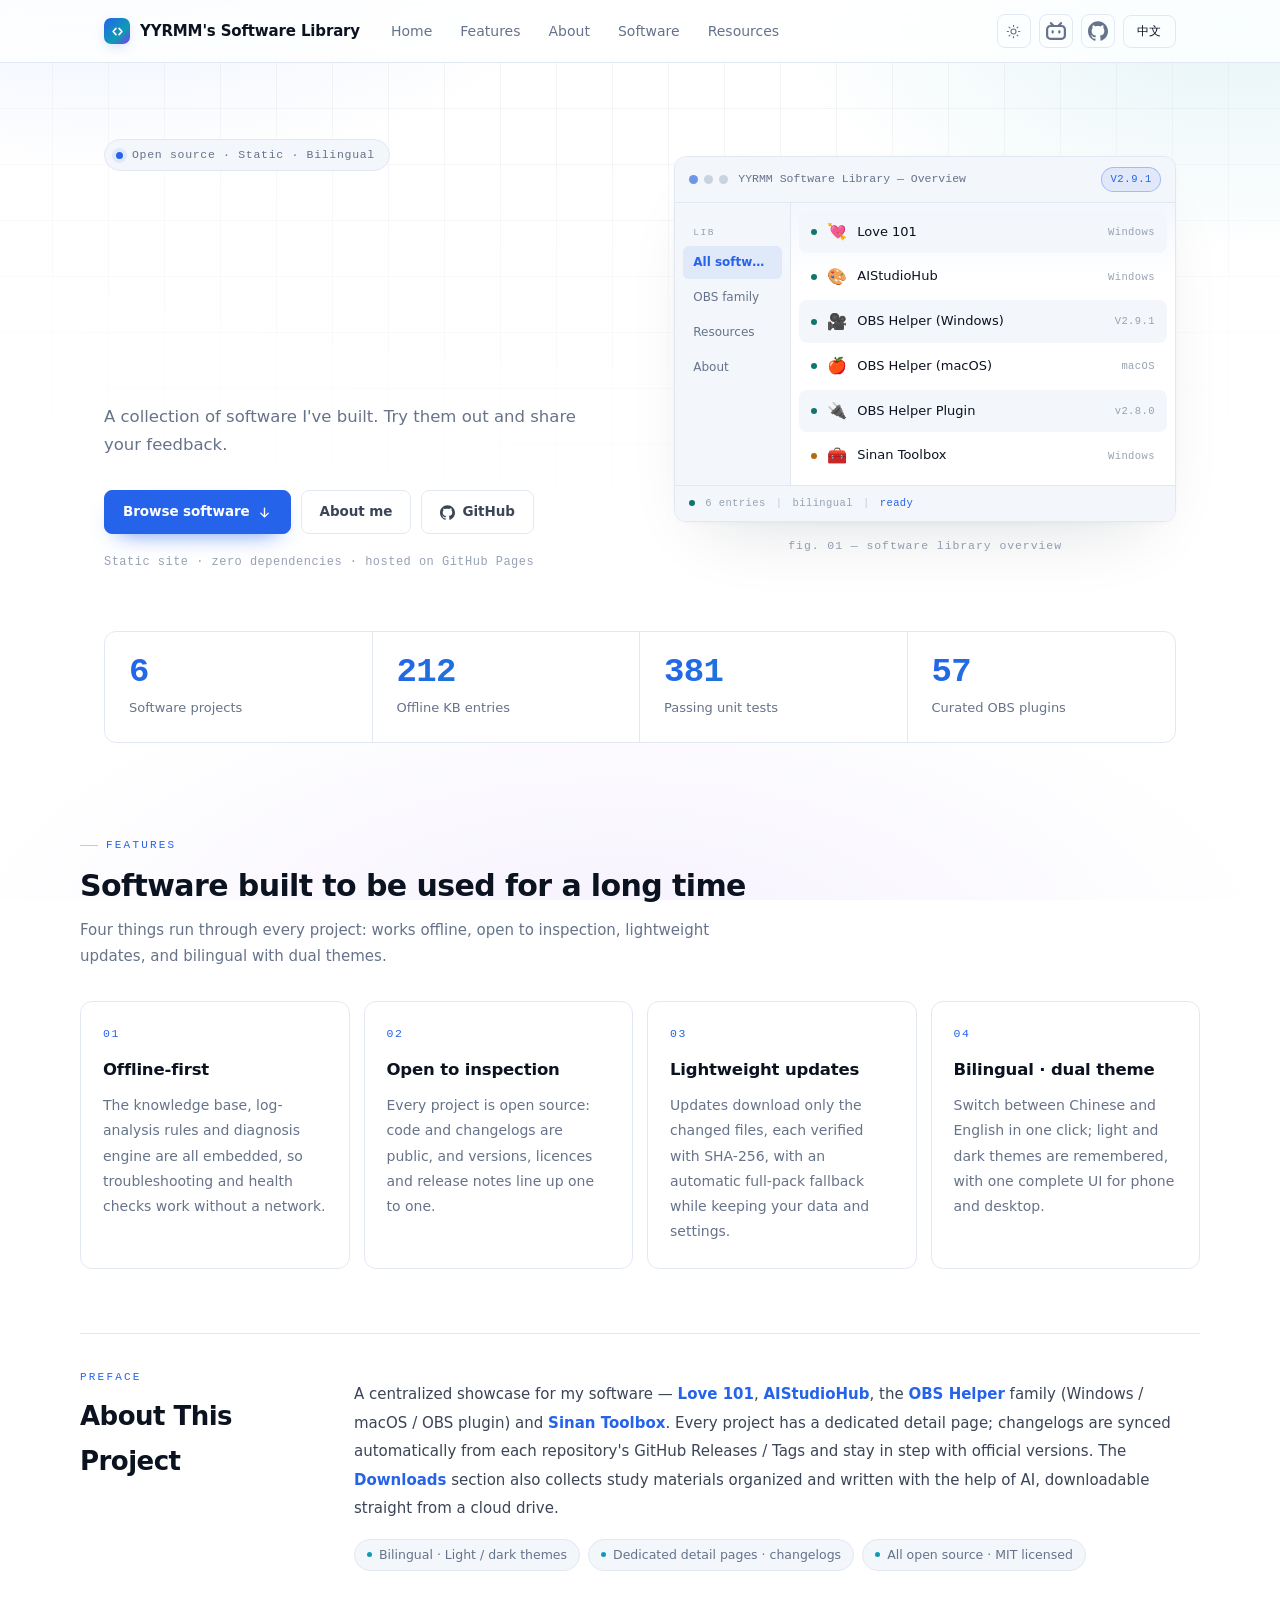
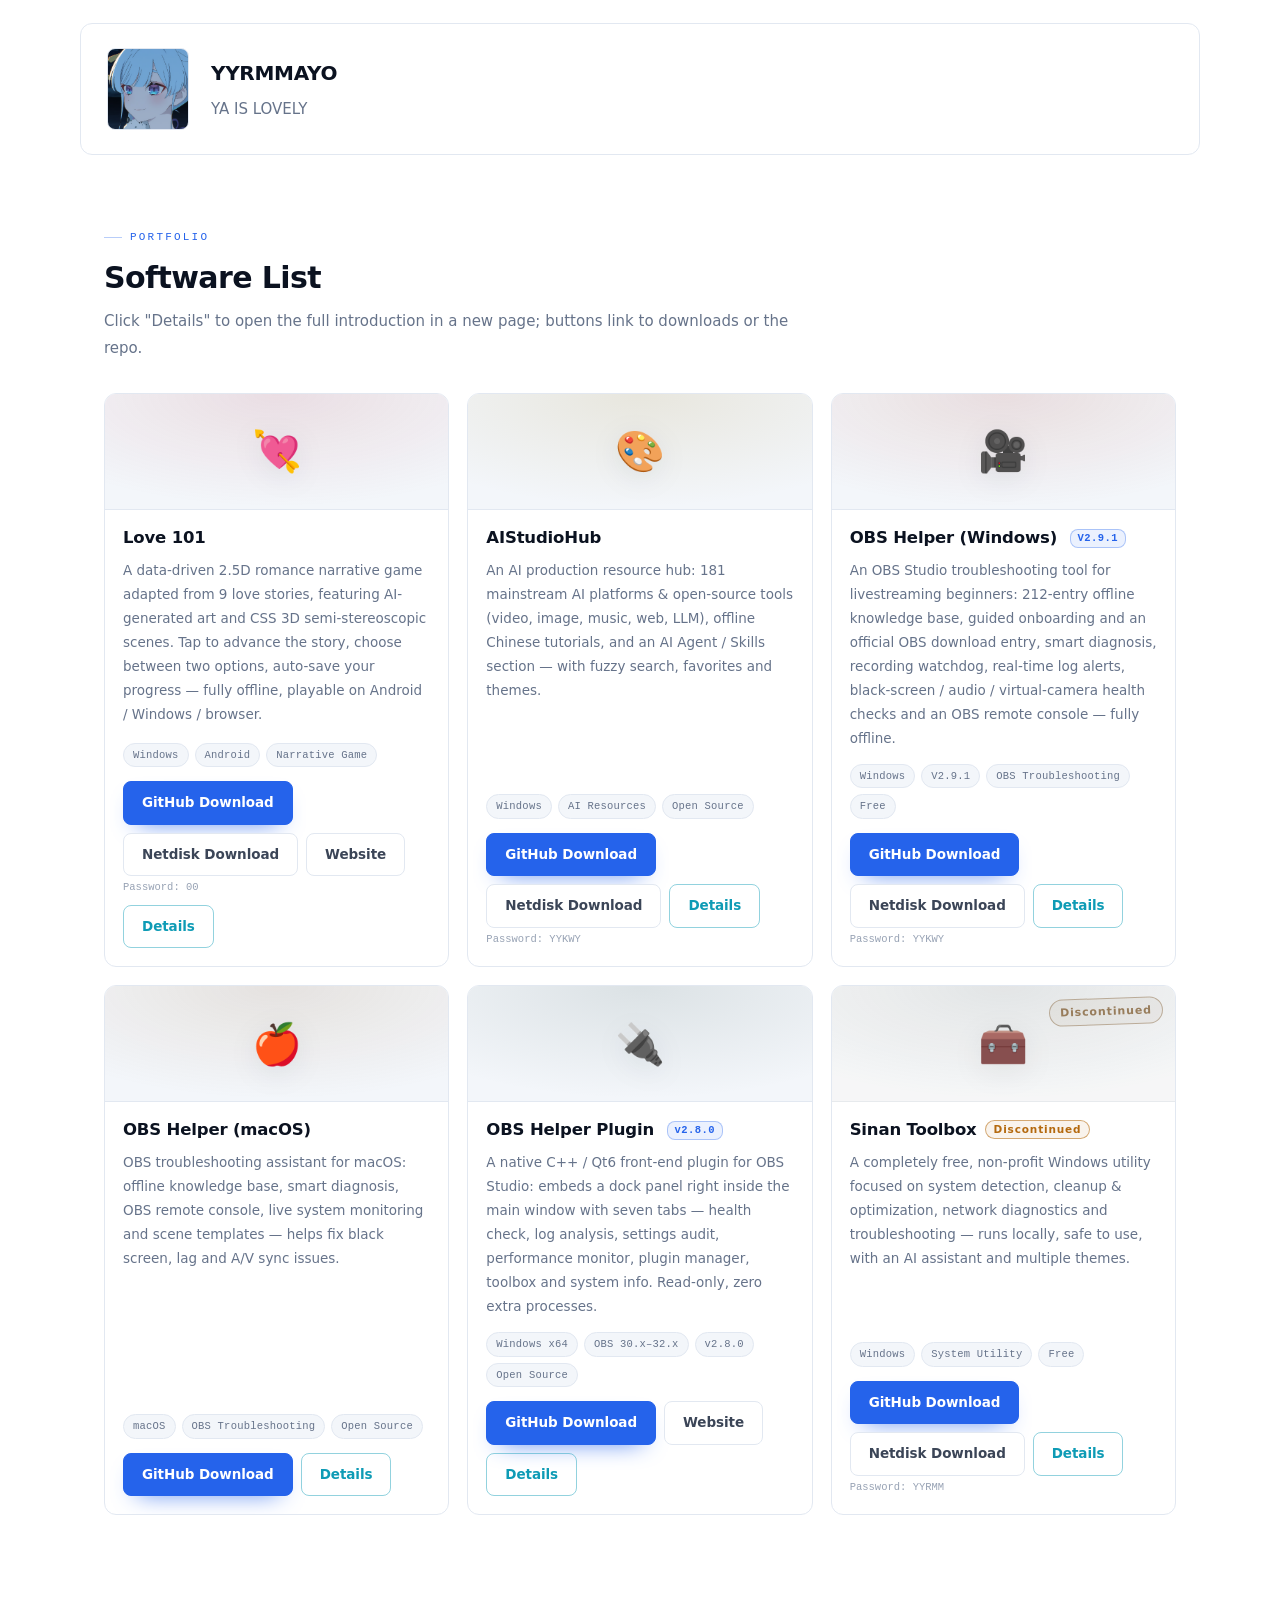
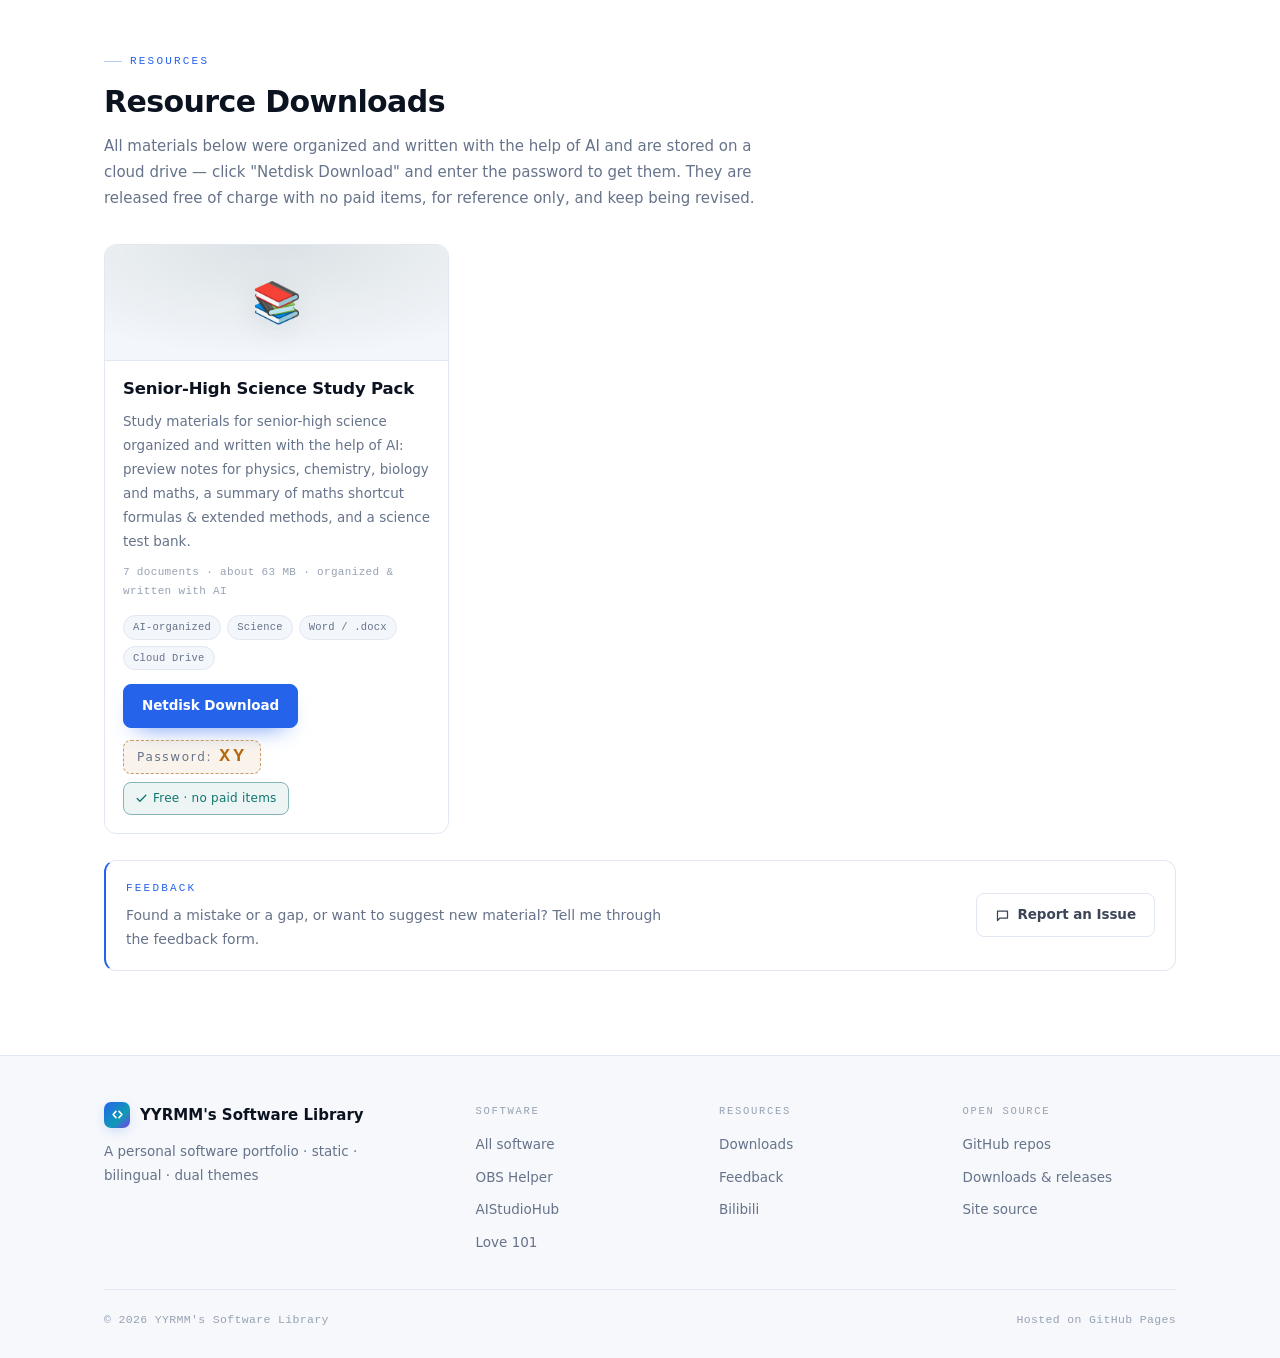
==== index.html @ 22e506fc "feat(ui): 科技风改版 —— Hero 界面预览 + 数据统计条 + 编号特性区块，深浅双主题重做 - style.css / detail.css 全面重写：细网格背景 + 柔光晕、玻璃面板" ====
﻿<!DOCTYPE html>
<html lang="zh-CN">
<head>
  <meta charset="UTF-8" />
  <meta name="viewport" content="width=device-width, initial-scale=1.0" />
  <meta name="description" content="YYRMM的软件库 — 个人软件作品集 · 纯静态 · 中英双语 · 深浅双主题" />
  <title>YYRMM的软件库</title>
  <link rel="icon" type="image/png" href="assets/images/favicon.png" />
  <!-- 主题脚本：head 中同步加载，第一时间应用已保存的主题（防闪烁） -->
  <script src="assets/js/theme.js"></script>
  <link rel="stylesheet" href="assets/css/style.css" />
</head>
<body>
  <!-- ===== 背景层：细网格 + 柔光晕（纯 CSS，无图片） ===== -->
  <div class="bg-scene" aria-hidden="true"></div>

  <!-- ===== 顶部导航栏 ===== -->
  <header class="topbar">
    <div class="container topbar-inner">
      <a class="brand" href="#home">
        <span class="brand-mark" aria-hidden="true">
          <svg viewBox="0 0 24 24" width="15" height="15" fill="none" stroke="currentColor" stroke-width="2.6" stroke-linecap="round" stroke-linejoin="round"><path d="M9.5 7 5 12l4.5 5M14.5 7 19 12l-4.5 5"/></svg>
        </span>
        <span data-i18n="brand">YYRMM的软件库</span>
      </a>
      <nav class="top-nav" aria-label="站点导航">
        <a class="top-link" href="#home" data-i18n="navHome">首页</a>
        <a class="top-link" href="#features" data-i18n="navFeatures">特性</a>
        <a class="top-link" href="#profile" data-i18n="navProfile">关于我</a>
        <a class="top-link" href="#software" data-i18n="navSoftware">软件列表</a>
        <a class="top-link" href="#resources" data-i18n="navResources">资料</a>
      </nav>
      <div class="top-actions">
        <button id="theme-toggle" class="theme-toggle" type="button" aria-label="切换到浅色主题"></button>
        <a class="social-link" href="https://space.bilibili.com/539873580?spm_id_from=333.1007.0.0" target="_blank" rel="noopener" aria-label="Bilibili">
          <svg viewBox="0 0 24 24" width="20" height="20" fill="currentColor" aria-hidden="true"><path d="M17.813 4.653h.854c1.51.054 2.769.578 3.773 1.574 1.004.995 1.524 2.249 1.56 3.76v7.36c-.036 1.51-.556 2.769-1.56 3.773s-2.262 1.524-3.773 1.56H5.333c-1.51-.036-2.769-.556-3.773-1.56S.036 18.858 0 17.347v-7.36c.036-1.511.556-2.765 1.56-3.76 1.004-.996 2.262-1.52 3.773-1.574h.774l-1.174-1.12a1.234 1.234 0 0 1-.373-.906c0-.356.124-.658.373-.907l.027-.027c.267-.249.573-.373.92-.373.347 0 .653.124.92.373L9.653 4.44c.071.071.134.142.187.213h4.267a.836.836 0 0 1 .16-.213l2.853-2.747c.267-.249.573-.373.92-.373.347 0 .662.151.929.4.267.249.391.551.391.907 0 .355-.124.657-.373.906zM5.333 7.24c-.746.018-1.373.276-1.88.773-.506.498-.769 1.13-.786 1.894v7.52c.017.764.28 1.395.786 1.893.507.498 1.134.756 1.88.773h13.334c.746-.017 1.373-.275 1.88-.773.506-.498.769-1.129.786-1.893v-7.52c-.017-.765-.28-1.396-.786-1.894-.507-.497-1.134-.755-1.88-.773zM8 11.107c.373 0 .684.124.933.373.25.249.383.569.4.96v1.173c-.017.391-.15.711-.4.96-.249.25-.56.374-.933.374s-.684-.125-.933-.374c-.25-.249-.383-.569-.4-.96V12.44c0-.373.129-.689.386-.947.258-.257.574-.386.947-.386zm8 0c.373 0 .684.124.933.373.25.249.383.569.4.96v1.173c-.017.391-.15.711-.4.96-.249.25-.56.374-.933.374s-.684-.125-.933-.374c-.25-.249-.383-.569-.4-.96V12.44c.017-.391.15-.711.4-.96.249-.249.56-.373.933-.373Z"/></svg>
        </a>
        <a class="social-link" href="https://github.com/YYRMMAYO?tab=repositories" target="_blank" rel="noopener" aria-label="GitHub">
          <svg viewBox="0 0 24 24" width="20" height="20" fill="currentColor" aria-hidden="true"><path d="M12 .297c-6.63 0-12 5.373-12 12 0 5.303 3.438 9.8 8.205 11.385.6.113.82-.258.82-.577 0-.285-.01-1.04-.015-2.04-3.338.724-4.042-1.61-4.042-1.61C4.422 18.07 3.633 17.7 3.633 17.7c-1.087-.744.084-.729.084-.729 1.205.084 1.838 1.236 1.838 1.236 1.07 1.835 2.809 1.305 3.495.998.108-.776.417-1.305.76-1.605-2.665-.3-5.466-1.332-5.466-5.93 0-1.31.465-2.38 1.235-3.22-.135-.303-.54-1.523.105-3.176 0 0 1.005-.322 3.3 1.23.96-.267 1.98-.399 3-.405 1.02.006 2.04.138 3 .405 2.28-1.552 3.285-1.23 3.285-1.23.645 1.653.24 2.873.12 3.176.765.84 1.23 1.91 1.23 3.22 0 4.61-2.805 5.625-5.475 5.92.42.36.81 1.096.81 2.22 0 1.606-.015 2.896-.015 3.286 0 .315.21.69.825.57C20.565 22.092 24 17.592 24 12.297c0-6.627-5.373-12-12-12"/></svg>
        </a>
        <button id="lang-toggle" class="lang-toggle" type="button" aria-label="Switch language">EN</button>
      </div>
    </div>
  </header>

  <!-- ===== 内容区 ===== -->
  <div class="page">
    <!-- Hero：左文案 + 右产品预览（界面示意，由 main.js 依据软件数据生成） -->
    <section class="hero" id="home">
      <div class="container hero-grid">
        <div class="hero-copy">
          <p class="hero-badge"><span class="hero-badge-dot" aria-hidden="true"></span><span data-i18n="heroBadge">开源 · 纯静态 · 中英双语</span></p>
          <div class="hero-title-row">
            <h1 class="hero-title" id="hero-title" data-i18n="heroTitle" data-i18n-aria="heroTitle">YYRMM的软件库</h1>
          </div>
          <p class="hero-sub" data-i18n="heroSub">这里收录了我开发的软件，欢迎试用与反馈。</p>
          <div class="hero-actions">
            <a class="btn btn-primary" href="#software">
              <span data-i18n="ctaBrowse">浏览软件</span>
              <svg viewBox="0 0 24 24" width="15" height="15" fill="none" stroke="currentColor" stroke-width="2.2" stroke-linecap="round" stroke-linejoin="round" aria-hidden="true"><path d="M12 5v14M6 13l6 6 6-6"/></svg>
            </a>
            <a class="btn btn-ghost" href="#profile">
              <span data-i18n="ctaAbout">关于我</span>
            </a>
            <a class="btn btn-ghost" href="https://github.com/YYRMMAYO?tab=repositories" target="_blank" rel="noopener">
              <svg viewBox="0 0 24 24" width="15" height="15" fill="currentColor" aria-hidden="true"><path d="M12 .297c-6.63 0-12 5.373-12 12 0 5.303 3.438 9.8 8.205 11.385.6.113.82-.258.82-.577 0-.285-.01-1.04-.015-2.04-3.338.724-4.042-1.61-4.042-1.61C4.422 18.07 3.633 17.7 3.633 17.7c-1.087-.744.084-.729.084-.729 1.205.084 1.838 1.236 1.838 1.236 1.07 1.835 2.809 1.305 3.495.998.108-.776.417-1.305.76-1.605-2.665-.3-5.466-1.332-5.466-5.93 0-1.31.465-2.38 1.235-3.22-.135-.303-.54-1.523.105-3.176 0 0 1.005-.322 3.3 1.23.96-.267 1.98-.399 3-.405 1.02.006 2.04.138 3 .405 2.28-1.552 3.285-1.23 3.285-1.23.645 1.653.24 2.873.12 3.176.765.84 1.23 1.91 1.23 3.22 0 4.61-2.805 5.625-5.475 5.92.42.36.81 1.096.81 2.22 0 1.606-.015 2.896-.015 3.286 0 .315.21.69.825.57C20.565 22.092 24 17.592 24 12.297c0-6.627-5.373-12-12-12"/></svg>
              <span>GitHub</span>
            </a>
          </div>
          <p class="hero-note" data-i18n="heroNote">纯静态站点 · 零依赖加载 · 由 GitHub Pages 托管</p>
        </div>

        <div class="hero-visual" data-reveal>
          <div class="preview" aria-hidden="true">
            <div class="preview-chrome">
              <span class="preview-dots"><i></i><i></i><i></i></span>
              <span class="preview-title" data-i18n="previewTitle">YYRMM 软件库 — 总览</span>
              <span class="preview-tag" id="preview-tag">latest</span>
            </div>
            <div class="preview-body">
              <nav class="preview-rail">
                <span class="preview-rail-label" data-i18n="previewRailLabel">库</span>
                <span class="preview-rail-item is-active" data-i18n="previewRailAll">全部软件</span>
                <span class="preview-rail-item" data-i18n="previewRailObs">OBS 系列</span>
                <span class="preview-rail-item" data-i18n="previewRailRes">资料</span>
                <span class="preview-rail-item" data-i18n="previewRailAbout">关于</span>
              </nav>
              <div class="preview-list" id="preview-list">
                <!-- 条目由 assets/js/main.js 依据 softwareList 生成 -->
              </div>
            </div>
            <div class="preview-status" id="preview-status">
              <!-- 状态栏文案由 assets/js/main.js 生成 -->
            </div>
          </div>
          <p class="fig-caption" data-i18n="figHero">fig. 01 — 软件库总览</p>
        </div>
      </div>

      <!-- 数据统计条：真实数字，由 main.js 的 STATS 渲染 -->
      <div class="container">
        <div class="stats" id="stat-grid" data-reveal>
          <!-- 统计项由 assets/js/main.js 生成 -->
        </div>
      </div>
    </section>

    <!-- 特性：编号分段（01 / 02 / 03 …） -->
    <section class="section container" id="features">
      <div class="section-head" data-reveal>
        <p class="section-eyebrow" data-i18n="featEyebrow">特性</p>
        <h2 class="section-title" data-i18n="featTitle">为长期使用而做的软件</h2>
        <p class="section-desc" data-i18n="featDesc">四个共同点贯穿全部项目：离线可用、开源可查、更新轻量、双语双主题。</p>
      </div>
      <ol class="feat-grid" id="feat-grid">
        <!-- 编号特性由 assets/js/main.js 生成 -->
      </ol>
    </section>

    <!-- 项目介绍 -->
    <section class="intro container" id="intro" data-reveal>
      <div class="intro-inner">
        <div class="intro-head">
          <span class="intro-eyebrow" data-i18n="introEyebrow">卷首语</span>
          <h2 class="intro-title" data-i18n="introTitle">关于本项目</h2>
        </div>
        <div class="intro-body">
          <p class="intro-text" data-lang="zh">
            「YYRMM的软件库」是个人软件作品的集中展示站点，收录<strong>第101种理由</strong>、<strong>AIStudioHub</strong>、<strong>OBS 排障助手</strong>系列（Windows / macOS / OBS 插件）与<strong>司南工具箱</strong>等项目。
            各软件均配有独立的详细介绍页；「更新记录」由脚本自动同步自对应仓库的 GitHub Releases / Tags，与正式发布版本保持一致。
            「资料下载」板块另收录由 AI 整理与编写的学习资料合集，可通过云盘直接下载。
          </p>
          <p class="intro-text" data-lang="en">
            A centralized showcase for my software — <strong>Love 101</strong>, <strong>AIStudioHub</strong>, the <strong>OBS Helper</strong> family (Windows / macOS / OBS plugin) and <strong>Sinan Toolbox</strong>.
            Every project has a dedicated detail page; changelogs are synced automatically from each repository's GitHub Releases / Tags and stay in step with official versions.
            The <strong>Downloads</strong> section also collects study materials organized and written with the help of AI, downloadable straight from a cloud drive.
          </p>
          <ul class="intro-points" data-lang="zh">
            <li>中英双语 · 深浅双主题</li>
            <li>独立详情页 · 版本更新记录</li>
            <li>全部开源 · MIT 协议</li>
          </ul>
          <ul class="intro-points" data-lang="en">
            <li>Bilingual · Light / dark themes</li>
            <li>Dedicated detail pages · changelogs</li>
            <li>All open source · MIT licensed</li>
          </ul>
        </div>
      </div>
    </section>

    <!-- 个人介绍 -->
    <section class="profile container" id="profile" data-reveal>
      <img id="profile-avatar" class="profile-avatar" src="assets/images/avatar.png" alt="avatar" />
      <div class="profile-info">
        <h2 id="profile-name" class="profile-name"></h2>
        <p id="profile-bio" class="profile-bio"></p>
      </div>
    </section>

    <!-- 软件展示区 / 资料下载区 -->
    <main class="container">
      <section class="section" id="software">
        <div class="section-head" data-reveal>
          <p class="section-eyebrow" data-i18n="swEyebrow">作品集</p>
          <h2 class="section-title" data-i18n="sectionTitle">软件列表</h2>
          <p class="section-desc" data-i18n="sectionDesc">点击卡片上的按钮即可下载或访问项目主页。</p>
        </div>
        <div id="software-grid" class="grid">
          <!-- 卡片由 assets/js/main.js 根据数据动态生成 -->
        </div>
        <p id="empty-state" class="empty-state" hidden data-i18n="emptyState">暂无可展示的软件，敬请期待。</p>
      </section>

      <!-- 资料下载：点击卡片按钮进入云盘下载；下方为问题反馈入口 -->
      <section class="section" id="resources">
        <div class="section-head" data-reveal>
          <p class="section-eyebrow" data-i18n="resEyebrow">资源</p>
          <h2 class="section-title" data-i18n="resTitle">资料下载</h2>
          <p class="section-desc" data-i18n="resDesc">以下资料均由 AI 协助整理与编写，统一存放在云盘；点击「网盘下载」并输入密码即可获取。所有资料均免费发布，不含任何收费项，内容仅供参考、会持续修订。</p>
        </div>
        <div id="resource-grid" class="grid">
          <!-- 资料卡片由 assets/js/main.js 根据 resourceList 动态生成 -->
        </div>
        <p id="resource-empty-state" class="empty-state" hidden data-i18n="resEmptyState">资料整理中，敬请期待。</p>
        <div class="res-feedback" data-reveal>
          <div class="res-feedback-text">
            <span class="res-feedback-eyebrow" data-i18n="resFeedbackEyebrow">问题反馈</span>
            <p data-i18n="resFeedbackText">资料有误、缺漏，或者想补充新的资料？欢迎填写反馈表告诉我。</p>
          </div>
          <a class="btn btn-ghost res-feedback-btn" href="https://docs.qq.com/form/page/DSWp6cGJHZFVRdE1k" target="_blank" rel="noopener">
            <svg viewBox="0 0 24 24" width="15" height="15" fill="none" stroke="currentColor" stroke-width="2" stroke-linejoin="round" aria-hidden="true"><path d="M4 5h16v11H8l-4 4z"/></svg>
            <span data-i18n="resFeedbackBtn">各资料的问题反馈</span>
          </a>
        </div>
      </section>
    </main>

    <!-- 页脚 -->
    <footer class="site-footer">
      <div class="container">
        <div class="foot-grid">
          <div>
            <span class="foot-brand-name">
              <span class="brand-mark" aria-hidden="true">
                <svg viewBox="0 0 24 24" width="15" height="15" fill="none" stroke="currentColor" stroke-width="2.6" stroke-linecap="round" stroke-linejoin="round"><path d="M9.5 7 5 12l4.5 5M14.5 7 19 12l-4.5 5"/></svg>
              </span>
              <span data-i18n="footerName">YYRMM的软件库</span>
            </span>
            <p class="foot-tagline" data-i18n="footTagline">个人软件作品集 · 纯静态 · 中英双语 · 深浅双主题</p>
          </div>
          <div>
            <p class="foot-title" data-i18n="footColSoftware">软件</p>
            <ul class="foot-links">
              <li><a href="#software" data-i18n="footLinkList">全部软件</a></li>
              <li><a href="detail/obs.html" data-i18n="footLinkObs">OBS 排障助手</a></li>
              <li><a href="detail/aistudio.html" data-i18n="footLinkAi">AIStudioHub</a></li>
              <li><a href="detail/love101.html" data-i18n="footLinkLove">第101种理由</a></li>
            </ul>
          </div>
          <div>
            <p class="foot-title" data-i18n="footColResources">资料</p>
            <ul class="foot-links">
              <li><a href="#resources" data-i18n="footLinkRes">资料下载</a></li>
              <li><a href="https://docs.qq.com/form/page/DSWp6cGJHZFVRdE1k" target="_blank" rel="noopener" data-i18n="footLinkFeedback">问题反馈</a></li>
              <li><a href="https://space.bilibili.com/539873580?spm_id_from=333.1007.0.0" target="_blank" rel="noopener" data-i18n="footLinkBili">Bilibili 主页</a></li>
            </ul>
          </div>
          <div>
            <p class="foot-title" data-i18n="footColContact">开源</p>
            <ul class="foot-links">
              <li><a href="https://github.com/YYRMMAYO?tab=repositories" target="_blank" rel="noopener" data-i18n="footLinkGithub">GitHub 仓库</a></li>
              <li><a href="https://github.com/YYRMMAYO?tab=repositories" target="_blank" rel="noopener" data-i18n="footLinkRelease">下载与发布</a></li>
              <li><a href="https://github.com/YYRMMAYO/YYRMMAYO.github.io" target="_blank" rel="noopener" data-i18n="footLinkSite">站点源码</a></li>
            </ul>
          </div>
        </div>
        <div class="foot-bottom">
          <span>&copy; <span id="year"></span> <span data-i18n="footerName">YYRMM的软件库</span></span>
          <span data-i18n="footerHost">托管于 GitHub Pages</span>
        </div>
      </div>
    </footer>
  </div>

  <!-- ===== 软件详情：点击卡片「详细介绍」在新窗口打开 detail/ 下的介绍页 ===== -->

  <script src="assets/js/main.js"></script>
  <script src="assets/js/showcase.js"></script>
  <script src="assets/js/fx.js"></script>
</body>
</html>
---- assets/css/style.css ----
/* ============================================================
   YYRMM 的软件库 — 科技风主题（Tech / Product Site）
   浅色：白底科技官网   深色：深空玻璃（深色观感对齐 reasonix.io）
   设计原则：
     - 无衬线正文 + 等宽标签，冷色强调（蓝 / 青 / 紫）
     - 细网格背景 + 柔光晕；卡片为玻璃面板 + 悬浮高光
     - 编号分段（01 / 02 / 03）与 fig. 图示标注
   ============================================================ */

:root {
  /* ---------- 表面与文字：浅色（默认日间主题） ---------- */
  --bg:            #ffffff;
  --bg-soft:       #f6f8fb;
  --surface:       #ffffff;
  --surface-2:     #f3f6fa;
  --surface-3:     #eaeff6;

  --text:          #0b1220;
  --text-body:     #3b4557;
  --text-muted:    #66738a;
  --text-faint:    #97a2b4;

  --border:        #e2e8f1;
  --border-strong: #c8d2e0;

  /* ---------- 强调色：科技蓝 / 天青 / 紫 ---------- */
  --accent:        #2563eb;
  --accent-soft:   rgba(37, 99, 235, 0.09);
  --accent-line:   rgba(37, 99, 235, 0.32);
  --cyan:          #0e9bb5;
  --cyan-soft:     rgba(14, 155, 181, 0.1);
  --violet:        #7c3aed;
  --violet-soft:   rgba(124, 58, 237, 0.1);
  --on-accent:     #ffffff;

  /* 状态色（资料板块沿用旧语义：琥珀=密码醒目，青绿=免费声明） */
  --amber:         #b4690e;
  --amber-soft:    rgba(180, 105, 14, 0.08);
  --ok:            #0f766e;
  --ok-soft:       rgba(15, 118, 110, 0.08);

  /* ---------- 背景层 ---------- */
  --grid-line:     rgba(11, 18, 32, 0.045);
  --glow-1:        rgba(37, 99, 235, 0.1);
  --glow-2:        rgba(14, 155, 181, 0.1);
  --glow-3:        rgba(124, 58, 237, 0.07);

  /* ---------- 派生 ---------- */
  --topbar-bg:     rgba(255, 255, 255, 0.82);
  --selection-bg:  rgba(37, 99, 235, 0.2);
  --selection-fg:  #0b1220;
  --shadow:        rgba(15, 26, 46, 0.16);
  --shadow-soft:   rgba(15, 26, 46, 0.08);

  --radius:     12px;
  --radius-sm:  8px;
  --radius-pill: 999px;
  --max-width:  1120px;
  --ease: cubic-bezier(0.22, 0.7, 0.2, 1);

  --font-sans: "Inter", "Segoe UI", system-ui, -apple-system, "PingFang SC",
    "Hiragino Sans GB", "Microsoft YaHei", "Noto Sans SC", sans-serif;
  --font-mono: ui-monospace, "SFMono-Regular", "Cascadia Mono", Consolas,
    "Liberation Mono", "Noto Sans Mono CJK SC", monospace;
}

/* ============================================================
   深色：深空玻璃（夜间主题）
   启用方式：<html data-theme="dark">（assets/js/theme.js 控制）
   ============================================================ */
[data-theme="dark"] {
  --bg:            #06080d;
  --bg-soft:       #0a0e16;
  --surface:       rgba(255, 255, 255, 0.028);
  --surface-2:     rgba(255, 255, 255, 0.05);
  --surface-3:     rgba(255, 255, 255, 0.075);

  --text:          #eef3fa;
  --text-body:     #c3ccdb;
  --text-muted:    #8d99ab;
  --text-faint:    #6a7484;

  --border:        rgba(255, 255, 255, 0.09);
  --border-strong: rgba(255, 255, 255, 0.2);

  --accent:        #5c9dff;
  --accent-soft:   rgba(92, 157, 255, 0.12);
  --accent-line:   rgba(92, 157, 255, 0.42);
  --cyan:          #3ad3e6;
  --cyan-soft:     rgba(58, 211, 230, 0.12);
  --violet:        #a78bfa;
  --violet-soft:   rgba(167, 139, 250, 0.12);
  --on-accent:     #04101f;

  --amber:         #e0a44a;
  --amber-soft:    rgba(224, 164, 74, 0.12);
  --ok:            #4fd1bd;
  --ok-soft:       rgba(79, 209, 189, 0.12);

  --grid-line:     rgba(255, 255, 255, 0.038);
  --glow-1:        rgba(92, 157, 255, 0.16);
  --glow-2:        rgba(58, 211, 230, 0.12);
  --glow-3:        rgba(167, 139, 250, 0.12);

  --topbar-bg:     rgba(6, 8, 13, 0.78);
  --selection-bg:  rgba(92, 157, 255, 0.3);
  --selection-fg:  #eef3fa;
  --shadow:        rgba(0, 0, 0, 0.6);
  --shadow-soft:   rgba(0, 0, 0, 0.4);
}

* { margin: 0; padding: 0; box-sizing: border-box; }

html { scroll-behavior: smooth; -webkit-text-size-adjust: 100%; }

body {
  font-family: var(--font-sans);
  background: var(--bg);
  color: var(--text-body);
  line-height: 1.75;
  overflow-x: hidden;
  min-height: 100vh;
  -webkit-font-smoothing: antialiased;
}

::selection { background: var(--selection-bg); color: var(--selection-fg); }

::-webkit-scrollbar { width: 11px; height: 11px; }
::-webkit-scrollbar-track { background: var(--bg); }
::-webkit-scrollbar-thumb {
  background: var(--border-strong);
  border-radius: var(--radius-pill);
  border: 3px solid var(--bg);
}
::-webkit-scrollbar-thumb:hover { background: var(--accent); }

.container {
  width: 100%;
  max-width: var(--max-width);
  margin: 0 auto;
  padding: 0 24px;
}

.page, main, .hero, .intro, .profile, .site-footer { position: relative; z-index: 1; }

:focus-visible {
  outline: 2px solid var(--accent);
  outline-offset: 3px;
  border-radius: 4px;
}

code {
  font-family: var(--font-mono);
  font-size: 0.9em;
  padding: 1px 6px;
  border-radius: 5px;
  background: var(--surface-2);
  border: 1px solid var(--border);
  color: var(--text);
}

/* 等宽小标签（eyebrow / 图注 / 编号） */
.mono-label {
  font-family: var(--font-mono);
  font-size: 11px;
  letter-spacing: 0.18em;
  text-transform: uppercase;
}

/* ============================================================
   背景层：细网格 + 柔光晕（纯 CSS，无图片，<1KB）
   ============================================================ */
.bg-scene {
  position: fixed;
  inset: 0;
  z-index: 0;
  overflow: hidden;
  pointer-events: none;
  background: var(--bg);
}
/* 网格：从顶部淡出，并极缓慢横移（动态网格） */
.bg-scene::before {
  content: "";
  position: absolute;
  inset: -60px;
  background-image:
    linear-gradient(to right, var(--grid-line) 1px, transparent 1px),
    linear-gradient(to bottom, var(--grid-line) 1px, transparent 1px);
  background-size: 56px 56px;
  -webkit-mask-image: radial-gradient(125% 78% at 50% 0%, #000 22%, transparent 76%);
  mask-image: radial-gradient(125% 78% at 50% 0%, #000 22%, transparent 76%);
  animation: grid-drift 44s linear infinite;
}
@keyframes grid-drift {
  to { transform: translate3d(-56px, -56px, 0); }
}
/* 柔光晕：蓝 / 青 / 紫三处极淡的光 */
.bg-scene::after {
  content: "";
  position: absolute;
  inset: 0;
  background:
    radial-gradient(58% 40% at 8% -8%, var(--glow-1), transparent 68%),
    radial-gradient(50% 38% at 96% 2%, var(--glow-2), transparent 70%),
    radial-gradient(70% 46% at 48% 106%, var(--glow-3), transparent 74%);
}

/* ============================================================
   顶部导航栏
   ============================================================ */
.topbar {
  position: sticky;
  top: 0;
  z-index: 55;
  background: var(--topbar-bg);
  -webkit-backdrop-filter: saturate(180%) blur(14px);
  backdrop-filter: saturate(180%) blur(14px);
  border-bottom: 1px solid var(--border);
}

.topbar-inner {
  display: flex;
  align-items: center;
  gap: 18px;
  height: 62px;
}

.brand {
  display: inline-flex;
  align-items: center;
  gap: 10px;
  font-size: 15px;
  font-weight: 700;
  letter-spacing: -0.01em;
  text-decoration: none;
  color: var(--text);
  white-space: nowrap;
}
/* 品牌标记：渐变方章 + 代码括号 */
.brand-mark {
  display: inline-flex;
  align-items: center;
  justify-content: center;
  width: 26px;
  height: 26px;
  flex-shrink: 0;
  border-radius: 7px;
  color: #fff;
  background: linear-gradient(135deg, var(--accent), var(--cyan) 62%, var(--violet));
  box-shadow: 0 4px 14px -4px var(--accent-line);
}
[data-theme="dark"] .brand-mark { color: #05101d; }
.brand:hover { color: var(--accent); }

.top-nav {
  display: flex;
  gap: 2px;
  margin-right: auto;
}

.top-link {
  padding: 7px 13px;
  border-radius: var(--radius-sm);
  color: var(--text-muted);
  text-decoration: none;
  font-size: 14px;
  font-weight: 500;
  transition: color 0.2s ease, background 0.2s ease;
}
.top-link:hover { color: var(--accent); background: var(--accent-soft); }

.top-actions {
  display: flex;
  align-items: center;
  gap: 8px;
}

.social-link {
  display: inline-flex;
  align-items: center;
  justify-content: center;
  width: 34px; height: 34px;
  border-radius: var(--radius-sm);
  border: 1px solid var(--border);
  color: var(--text-muted);
  transition: color 0.2s ease, border-color 0.2s ease, background 0.2s ease;
}
.social-link:hover {
  color: var(--accent);
  border-color: var(--accent-line);
  background: var(--accent-soft);
}

.lang-toggle {
  border: 1px solid var(--border);
  background: transparent;
  color: var(--text);
  font-family: var(--font-mono);
  font-size: 12px;
  letter-spacing: 0.06em;
  padding: 7px 13px;
  border-radius: var(--radius-sm);
  cursor: pointer;
  transition: color 0.2s ease, border-color 0.2s ease, background 0.2s ease;
}
.lang-toggle:hover {
  border-color: var(--accent-line);
  color: var(--accent);
  background: var(--accent-soft);
}

.theme-toggle {
  display: inline-flex;
  align-items: center;
  justify-content: center;
  width: 34px; height: 34px;
  border: 1px solid var(--border);
  background: transparent;
  color: var(--text-muted);
  border-radius: var(--radius-sm);
  cursor: pointer;
  transition: color 0.2s ease, border-color 0.2s ease, background 0.2s ease;
}
.theme-toggle:hover {
  border-color: var(--accent-line);
  color: var(--accent);
  background: var(--accent-soft);
}

/* ============================================================
   Hero：左文案 + 右产品预览（模仿软件界面）
   ============================================================ */
.hero {
  padding: 76px 0 20px;
}

.hero-grid {
  display: grid;
  grid-template-columns: minmax(0, 1.02fr) minmax(0, 0.98fr);
  align-items: center;
  gap: 48px;
}

.hero-badge {
  display: inline-flex;
  align-items: center;
  gap: 9px;
  padding: 5px 14px 5px 11px;
  border-radius: var(--radius-pill);
  border: 1px solid var(--border);
  background: var(--surface-2);
  color: var(--text-muted);
  font-family: var(--font-mono);
  font-size: 11.5px;
  letter-spacing: 0.06em;
  margin-bottom: 22px;
}
.hero-badge-dot {
  width: 7px; height: 7px;
  flex-shrink: 0;
  border-radius: 50%;
  background: var(--accent);
  box-shadow: 0 0 0 4px var(--accent-soft);
}

.hero-title-row { display: block; }

.hero-title {
  font-size: clamp(34px, 5.2vw, 58px);
  font-weight: 800;
  letter-spacing: -0.025em;
  line-height: 1.1;
  color: var(--text);
  background-image: linear-gradient(100deg, var(--text) 6%, var(--accent) 52%, var(--cyan) 88%);
  -webkit-background-clip: text;
  background-clip: text;
  -webkit-text-fill-color: transparent;
}

/* 逐字入场：上浮 + 渐显（对应主题的「科技感」，非水墨） */
.hero-title .word {
  display: inline-block;
  white-space: nowrap;
}
.hero-title .char {
  display: inline-block;
  opacity: 0;
  transform: translateY(0.42em);
  animation: char-in 0.66s var(--ease) forwards;
  animation-delay: calc(var(--i, 0) * 42ms + 60ms);
}
@keyframes char-in {
  to { opacity: 1; transform: none; }
}

.hero-sub {
  margin-top: 18px;
  font-size: 16.5px;
  color: var(--text-muted);
  max-width: 30em;
}

.hero-actions {
  margin-top: 30px;
  display: flex;
  flex-wrap: wrap;
  gap: 10px;
}

.hero-note {
  margin-top: 18px;
  font-family: var(--font-mono);
  font-size: 12px;
  letter-spacing: 0.04em;
  color: var(--text-faint);
}

/* ---------- 产品预览面板（纯 CSS 界面示意） ---------- */
.hero-visual { min-width: 0; }

.preview {
  position: relative;
  border: 1px solid var(--border);
  border-radius: var(--radius);
  background: var(--surface);
  overflow: hidden;
  box-shadow: 0 32px 70px -34px var(--shadow), 0 2px 10px -4px var(--shadow-soft);
}
/* 面板顶部一缕柔光 */
.preview::before {
  content: "";
  position: absolute;
  inset: -1px -1px auto -1px;
  height: 120px;
  pointer-events: none;
  background: linear-gradient(180deg, var(--accent-soft), transparent);
}

.preview-chrome {
  position: relative;
  display: flex;
  align-items: center;
  gap: 10px;
  padding: 10px 14px;
  border-bottom: 1px solid var(--border);
  background: var(--surface-2);
}
.preview-dots { display: inline-flex; gap: 6px; flex-shrink: 0; }
.preview-dots i {
  width: 9px; height: 9px;
  border-radius: 50%;
  background: var(--border-strong);
}
.preview-dots i:first-child { background: color-mix(in srgb, var(--accent) 55%, var(--border-strong)); }
.preview-title {
  font-family: var(--font-mono);
  font-size: 11.5px;
  color: var(--text-muted);
  white-space: nowrap;
  overflow: hidden;
  text-overflow: ellipsis;
}
.preview-tag {
  margin-left: auto;
  flex-shrink: 0;
  font-family: var(--font-mono);
  font-size: 10.5px;
  letter-spacing: 0.06em;
  padding: 2px 8px;
  border-radius: var(--radius-pill);
  color: var(--accent);
  background: var(--accent-soft);
  border: 1px solid var(--accent-line);
}

.preview-body {
  position: relative;
  display: grid;
  grid-template-columns: 116px minmax(0, 1fr);
  min-height: 262px;
}

.preview-rail {
  display: flex;
  flex-direction: column;
  gap: 2px;
  padding: 12px 8px;
  border-right: 1px solid var(--border);
  background: var(--surface-2);
}
.preview-rail-item {
  display: block;
  padding: 6px 10px;
  border-radius: 6px;
  font-size: 12px;
  color: var(--text-muted);
  white-space: nowrap;
  overflow: hidden;
  text-overflow: ellipsis;
}
.preview-rail-item.is-active {
  color: var(--accent);
  background: var(--accent-soft);
  font-weight: 600;
}
.preview-rail-label {
  margin: 10px 0 3px;
  padding: 0 10px;
  font-family: var(--font-mono);
  font-size: 9.5px;
  letter-spacing: 0.16em;
  text-transform: uppercase;
  color: var(--text-faint);
}

.preview-list {
  display: flex;
  flex-direction: column;
  padding: 8px;
  gap: 2px;
  min-width: 0;
}
.preview-row {
  display: flex;
  align-items: center;
  gap: 10px;
  padding: 9px 11px;
  border-radius: var(--radius-sm);
  border: 1px solid transparent;
  min-width: 0;
}
.preview-row:nth-child(odd) { background: var(--surface-2); }
.preview-row .p-icon {
  font-size: 16px;
  line-height: 1;
  flex-shrink: 0;
}
.preview-row .p-name {
  font-size: 13px;
  font-weight: 500;
  color: var(--text);
  white-space: nowrap;
  overflow: hidden;
  text-overflow: ellipsis;
  min-width: 0;
}
.preview-row .p-meta {
  margin-left: auto;
  flex-shrink: 0;
  font-family: var(--font-mono);
  font-size: 10.5px;
  letter-spacing: 0.04em;
  color: var(--text-faint);
}
.p-dot {
  width: 6px; height: 6px;
  flex-shrink: 0;
  border-radius: 50%;
  background: var(--ok);
}

.preview-status {
  display: flex;
  align-items: center;
  gap: 10px;
  padding: 8px 14px;
  border-top: 1px solid var(--border);
  background: var(--surface-2);
  font-family: var(--font-mono);
  font-size: 10.5px;
  letter-spacing: 0.04em;
  color: var(--text-faint);
}
.preview-status .s-sep { opacity: 0.5; }
.preview-status .s-accent { color: var(--accent); }

.fig-caption {
  margin-top: 14px;
  text-align: center;
  font-family: var(--font-mono);
  font-size: 11.5px;
  letter-spacing: 0.08em;
  color: var(--text-faint);
}

/* ============================================================
   数据统计条
   ============================================================ */
.stats {
  margin-top: 58px;
  display: grid;
  grid-template-columns: repeat(auto-fit, minmax(180px, 1fr));
  border: 1px solid var(--border);
  border-radius: var(--radius);
  background: var(--surface);
  overflow: hidden;
}
.stat {
  padding: 22px 24px;
  border-right: 1px solid var(--border);
  min-width: 0;
}
.stat:last-child { border-right: 0; }
.stat-num {
  display: block;
  font-family: var(--font-mono);
  font-size: clamp(26px, 3.4vw, 34px);
  font-weight: 700;
  letter-spacing: -0.02em;
  line-height: 1.1;
  color: var(--text);
  background-image: linear-gradient(120deg, var(--accent), var(--cyan));
  -webkit-background-clip: text;
  background-clip: text;
  -webkit-text-fill-color: transparent;
}
.stat-label {
  display: block;
  margin-top: 6px;
  font-size: 13px;
  color: var(--text-muted);
}

/* ============================================================
   区块通用
   ============================================================ */
.section { padding: 64px 0; }
.section:last-child { padding-bottom: 84px; }

.section-eyebrow {
  display: inline-flex;
  align-items: center;
  gap: 8px;
  font-family: var(--font-mono);
  font-size: 11px;
  letter-spacing: 0.2em;
  text-transform: uppercase;
  color: var(--accent);
  margin-bottom: 12px;
}
.section-eyebrow::before {
  content: "";
  width: 18px; height: 1px;
  background: var(--accent-line);
}

.section-title {
  font-size: clamp(22px, 3vw, 30px);
  font-weight: 700;
  letter-spacing: -0.02em;
  line-height: 1.25;
  color: var(--text);
}

.section-desc {
  margin-top: 12px;
  color: var(--text-muted);
  font-size: 15px;
  max-width: 46em;
}

/* ============================================================
   编号特性区块（01 / 02 / 03）
   ============================================================ */
.feat-grid {
  list-style: none;
  margin-top: 32px;
  display: grid;
  grid-template-columns: repeat(auto-fit, minmax(248px, 1fr));
  gap: 14px;
}
.feat-card {
  position: relative;
  overflow: hidden;
  padding: 22px 22px 24px;
  border: 1px solid var(--border);
  border-radius: var(--radius);
  background: var(--surface);
  transition: border-color 0.22s ease, transform 0.22s ease, box-shadow 0.22s ease;
}
/* 鼠标跟随高光（--mx/--my 由 assets/js/fx.js 更新） */
.feat-card::after {
  content: "";
  position: absolute;
  inset: 0;
  pointer-events: none;
  opacity: 0;
  transition: opacity 0.28s ease;
  background: radial-gradient(
    240px circle at var(--mx, 50%) var(--my, 0%),
    var(--accent-soft),
    transparent 66%
  );
}
.feat-card:hover::after { opacity: 1; }
.feat-card:hover {
  border-color: var(--accent-line);
  transform: translateY(-3px);
  box-shadow: 0 20px 42px -26px var(--shadow);
}
.feat-num {
  display: block;
  font-family: var(--font-mono);
  font-size: 11.5px;
  letter-spacing: 0.14em;
  color: var(--accent);
  margin-bottom: 12px;
}
.feat-card h3 {
  font-size: 16.5px;
  font-weight: 650;
  letter-spacing: -0.01em;
  color: var(--text);
  margin-bottom: 8px;
}
.feat-card p {
  font-size: 14px;
  line-height: 1.8;
  color: var(--text-muted);
}

/* ============================================================
   项目介绍（卷首语）
   ============================================================ */
.intro {
  max-width: var(--max-width);
  margin: 0 auto;
  padding: 34px 0 0;
  border-top: 1px solid var(--border);
}
.intro-inner {
  display: grid;
  grid-template-columns: minmax(0, 240px) minmax(0, 1fr);
  gap: 34px;
  align-items: start;
}
.intro-head {
  display: flex;
  flex-direction: column;
  gap: 6px;
}
.intro-eyebrow {
  font-family: var(--font-mono);
  font-size: 11px;
  letter-spacing: 0.2em;
  text-transform: uppercase;
  color: var(--accent);
}
.intro-title {
  font-size: clamp(20px, 2.6vw, 26px);
  font-weight: 700;
  letter-spacing: -0.02em;
  color: var(--text);
}
.intro-body { min-width: 0; }
.intro-text {
  font-size: 15px;
  color: var(--text-body);
  line-height: 1.9;
}
.intro-text + .intro-text { margin-top: 12px; }
.intro-text strong { color: var(--accent); font-weight: 650; }

.intro-points {
  list-style: none;
  margin-top: 16px;
  display: flex;
  flex-wrap: wrap;
  gap: 8px;
}
.intro-points li {
  display: inline-flex;
  align-items: center;
  gap: 7px;
  font-size: 12.5px;
  color: var(--text-muted);
  border: 1px solid var(--border);
  background: var(--surface-2);
  padding: 4px 12px;
  border-radius: var(--radius-pill);
}
.intro-points li::before {
  content: "";
  width: 5px; height: 5px;
  border-radius: 50%;
  background: var(--cyan);
  flex-shrink: 0;
}

/* ============================================================
   个人介绍
   ============================================================ */
.profile {
  display: flex;
  align-items: center;
  gap: 22px;
  margin: 52px auto 0;
  max-width: var(--max-width);
  padding: 24px 26px;
  border-radius: var(--radius);
  background: var(--surface);
  border: 1px solid var(--border);
}
.profile-avatar {
  width: 82px;
  height: 82px;
  border-radius: var(--radius-sm);
  object-fit: cover;
  flex-shrink: 0;
  border: 1px solid var(--border);
  background: var(--surface-2);
}
.profile-name {
  font-size: 20px;
  font-weight: 700;
  letter-spacing: -0.015em;
  color: var(--text);
}
.profile-bio {
  margin-top: 5px;
  color: var(--text-muted);
  font-size: 15px;
  white-space: pre-line;
}

/* ============================================================
   卡片网格：玻璃面板 + 悬浮高光
   ============================================================ */
.grid {
  margin-top: 32px;
  display: grid;
  grid-template-columns: repeat(auto-fill, minmax(304px, 1fr));
  gap: 18px;
}

.card {
  --card-accent: var(--accent);
  --card-glow: color-mix(in srgb, var(--card-accent) 15%, transparent);
  position: relative;
  background: var(--surface);
  border: 1px solid var(--border);
  border-radius: var(--radius);
  overflow: hidden;
  display: flex;
  flex-direction: column;
  transition: border-color 0.22s ease, transform 0.22s ease, box-shadow 0.22s ease;
}
/* 鼠标跟随高光（--mx/--my 由 assets/js/fx.js 更新） */
.card::after {
  content: "";
  position: absolute;
  inset: 0;
  z-index: 3;
  pointer-events: none;
  opacity: 0;
  transition: opacity 0.28s ease;
  background: radial-gradient(
    260px circle at var(--mx, 50%) var(--my, 0%),
    var(--card-glow),
    transparent 66%
  );
}
.card:hover::after { opacity: 1; }
[data-theme="dark"] .card {
  --card-glow: color-mix(in srgb, var(--card-accent) 26%, transparent);
}
.card:hover {
  border-color: color-mix(in srgb, var(--card-accent) 42%, var(--border));
  transform: translateY(-3px);
  box-shadow: 0 24px 46px -26px var(--shadow);
}

/* 缩略图：柔光底 + 大图标 */
.card-thumb {
  position: relative;
  height: 116px;
  display: flex;
  align-items: center;
  justify-content: center;
  overflow: hidden;
  background:
    radial-gradient(120% 140% at 50% 0%, color-mix(in srgb, var(--card-accent) 13%, transparent), transparent 70%),
    var(--surface-2);
  border-bottom: 1px solid var(--border);
}
.card-icon {
  display: inline-block;
  font-size: 40px;
  line-height: 1;
  filter: drop-shadow(0 6px 14px var(--shadow-soft));
}

/* 「停止开发」标记 */
.stamp-badge,
.title-stamp {
  font-weight: 700;
  color: var(--amber);
  border: 1px solid color-mix(in srgb, var(--amber) 55%, transparent);
  background: var(--amber-soft);
  border-radius: var(--radius-pill);
  letter-spacing: 0.08em;
  white-space: nowrap;
  pointer-events: none;
}
.stamp-badge {
  position: absolute;
  right: 12px; top: 12px;
  font-size: 11px;
  padding: 3px 10px;
  transform: rotate(-2deg);
}
.title-stamp {
  font-size: 10.5px;
  padding: 1px 8px;
  margin-left: 8px;
  vertical-align: 2px;
  display: inline-block;
}
.card.is-discontinued .card-thumb { filter: grayscale(0.6); opacity: 0.9; }

/* 版本号标签 */
.card-version {
  display: inline-block;
  font-family: var(--font-mono);
  font-size: 10.5px;
  font-weight: 600;
  letter-spacing: 0.04em;
  color: var(--accent);
  background: var(--accent-soft);
  border: 1px solid var(--accent-line);
  border-radius: var(--radius-sm);
  padding: 1px 7px;
  margin-left: 7px;
  vertical-align: 2px;
  white-space: nowrap;
}

.card-body {
  position: relative;
  padding: 16px 18px 18px;
  display: flex;
  flex-direction: column;
  flex: 1;
}

.card-title {
  font-size: 16.5px;
  font-weight: 650;
  letter-spacing: -0.01em;
  color: var(--text);
  line-height: 1.45;
}

/* 标题 / 缩略图可点击（在新窗口打开详细介绍页） */
.card-thumb[data-detail], .card-title[data-detail] { cursor: pointer; }
.card-title[data-detail]:hover { color: var(--accent); transition: color 0.2s ease; }

.card-desc {
  margin-top: 8px;
  font-size: 13.5px;
  color: var(--text-muted);
  flex: 1;
  line-height: 1.78;
}

/* 资料卡片：底部一行小字（份数 / 体积等） */
.card-meta {
  margin-top: 10px;
  font-family: var(--font-mono);
  font-size: 11px;
  letter-spacing: 0.03em;
  color: var(--text-faint);
}

/* 资料卡片的缩略图 / 标题也可点击（直达云盘，资料没有独立详情页） */
.card-thumb-link {
  display: flex;
  align-items: center;
  justify-content: center;
  width: 100%;
  height: 100%;
  text-decoration: none;
}
.card-title a { color: inherit; text-decoration: none; transition: color 0.2s ease; }
.card-title a:hover { color: var(--accent); }

/* 资料卡片：下载信息行 —— 醒目的网盘密码 + 免费发布声明 */
.res-dl-note {
  margin-top: 12px;
  display: flex;
  align-items: center;
  flex-wrap: wrap;
  gap: 8px;
}
.res-pwd {
  display: inline-flex;
  align-items: baseline;
  gap: 7px;
  padding: 5px 13px;
  border: 1px dashed color-mix(in srgb, var(--amber) 60%, var(--border));
  border-radius: var(--radius-sm);
  background: var(--amber-soft);
}
.res-pwd-label {
  font-size: 12px;
  letter-spacing: 0.14em;
  color: var(--text-muted);
}
.res-pwd-value {
  font-family: var(--font-mono);
  font-size: 18px;
  font-weight: 700;
  line-height: 1.2;
  letter-spacing: 0.18em;
  color: var(--amber);
}
.res-free {
  display: inline-flex;
  align-items: center;
  gap: 5px;
  padding: 5px 11px;
  font-size: 12px;
  letter-spacing: 0.02em;
  color: var(--ok);
  border: 1px solid color-mix(in srgb, var(--ok) 45%, var(--border));
  border-radius: var(--radius-sm);
  background: var(--ok-soft);
}
.res-free svg { flex-shrink: 0; }

.card-tags {
  margin-top: 14px;
  display: flex;
  flex-wrap: wrap;
  gap: 6px;
}

.tag {
  font-family: var(--font-mono);
  font-size: 10.5px;
  letter-spacing: 0.02em;
  padding: 2px 9px;
  border-radius: var(--radius-pill);
  background: var(--surface-2);
  color: var(--text-muted);
  border: 1px solid var(--border);
}

.card-links {
  margin-top: 14px;
  display: flex;
  flex-wrap: wrap;
  align-items: flex-start;
  gap: 8px;
}

/* 网盘按钮 + 密码小字 */
.netdisk-block {
  display: flex;
  flex-direction: column;
  align-items: flex-start;
  gap: 2px;
}
.netdisk-pwd {
  font-family: var(--font-mono);
  font-size: 10.5px;
  color: var(--text-faint);
}

/* 点击涟漪（极淡强调色） */
.card.pressed { transform: scale(0.994); }
.card-ripple {
  position: absolute;
  border-radius: 50%;
  pointer-events: none;
  z-index: 4;
  background: radial-gradient(circle, var(--accent-soft) 0%, transparent 70%);
  transform: scale(0);
  opacity: 0.85;
  animation: rip 0.6s ease-out forwards;
}
@keyframes rip {
  to { transform: scale(1); opacity: 0; }
}

/* ============================================================
   按钮
   ============================================================ */
.btn {
  display: inline-flex;
  align-items: center;
  gap: 7px;
  font-size: 13.5px;
  font-family: inherit;
  font-weight: 600;
  letter-spacing: -0.005em;
  padding: 9px 18px;
  border-radius: var(--radius-sm);
  text-decoration: none;
  cursor: pointer;
  transition: transform 0.18s ease, background 0.2s ease, color 0.2s ease,
    border-color 0.2s ease, box-shadow 0.2s ease;
}
.btn svg { flex-shrink: 0; }

.btn-primary {
  background: var(--accent);
  color: var(--on-accent);
  border: 1px solid var(--accent);
  box-shadow: 0 10px 24px -14px var(--accent);
}
.btn-primary:hover {
  background: color-mix(in srgb, var(--accent) 86%, #000);
  border-color: color-mix(in srgb, var(--accent) 86%, #000);
  transform: translateY(-1px);
}

.btn-ghost {
  background: var(--surface);
  color: var(--text-body);
  border: 1px solid var(--border);
}
.btn-ghost:hover {
  border-color: var(--accent-line);
  color: var(--accent);
  background: var(--accent-soft);
}

/* 详情按钮：天青描边 */
.btn-show {
  background: transparent;
  color: var(--cyan);
  border: 1px solid color-mix(in srgb, var(--cyan) 45%, transparent);
}
.btn-show:hover {
  background: var(--cyan-soft);
  border-color: var(--cyan);
}

/* ============================================================
   资料板块：问题反馈条
   ============================================================ */
.res-feedback {
  margin-top: 26px;
  display: flex;
  align-items: center;
  justify-content: space-between;
  flex-wrap: wrap;
  gap: 14px 20px;
  padding: 18px 20px;
  border: 1px solid var(--border);
  border-left: 2px solid var(--accent);
  border-radius: var(--radius);
  background: var(--surface);
}
.res-feedback-eyebrow {
  display: block;
  font-family: var(--font-mono);
  font-size: 11px;
  letter-spacing: 0.2em;
  text-transform: uppercase;
  color: var(--accent);
  margin-bottom: 5px;
}
.res-feedback-text p {
  font-size: 14px;
  color: var(--text-muted);
  max-width: 40em;
}
.res-feedback-btn { flex-shrink: 0; }

/* ============================================================
   空状态
   ============================================================ */
.empty-state {
  margin-top: 24px;
  text-align: center;
  color: var(--text-muted);
  padding: 32px 0;
}

/* ============================================================
   页脚
   ============================================================ */
.site-footer {
  border-top: 1px solid var(--border);
  background: var(--bg-soft);
  padding: 46px 0 28px;
  font-size: 14px;
  color: var(--text-faint);
}
.foot-grid {
  display: grid;
  grid-template-columns: minmax(0, 1.6fr) repeat(3, minmax(0, 1fr));
  gap: 30px;
}
.foot-brand-name {
  display: inline-flex;
  align-items: center;
  gap: 10px;
  font-size: 15px;
  font-weight: 700;
  color: var(--text);
}
.foot-tagline {
  margin-top: 10px;
  font-size: 13.5px;
  color: var(--text-muted);
  max-width: 22em;
}
.foot-title {
  font-family: var(--font-mono);
  font-size: 10.5px;
  letter-spacing: 0.16em;
  text-transform: uppercase;
  color: var(--text-faint);
  margin-bottom: 12px;
}
.foot-links {
  list-style: none;
  display: flex;
  flex-direction: column;
  gap: 8px;
}
.foot-links a {
  color: var(--text-muted);
  text-decoration: none;
  font-size: 13.5px;
  transition: color 0.2s ease;
}
.foot-links a:hover { color: var(--accent); }
.foot-bottom {
  margin-top: 34px;
  padding-top: 20px;
  border-top: 1px solid var(--border);
  display: flex;
  flex-wrap: wrap;
  align-items: center;
  justify-content: space-between;
  gap: 10px;
  font-family: var(--font-mono);
  font-size: 11.5px;
  letter-spacing: 0.03em;
  color: var(--text-faint);
}

/* ============================================================
   滚动进场（reveal）
   ============================================================ */
.reveal {
  opacity: 0;
  transform: translateY(18px);
  transition: opacity 0.6s var(--ease), transform 0.6s var(--ease);
}
.reveal.in-view { opacity: 1; transform: none; }

/* ============================================================
   响应式
   ============================================================ */
.hero, .intro, .profile, main, #software, #resources { scroll-margin-top: 76px; }

@media (max-width: 900px) {
  .hero-grid { grid-template-columns: 1fr; gap: 36px; }
  .hero { padding: 48px 0 12px; }
  .hero-sub { max-width: none; }
  .foot-grid { grid-template-columns: repeat(2, minmax(0, 1fr)); gap: 26px; }
  .intro-inner { grid-template-columns: 1fr; gap: 14px; }
}

@media (max-width: 640px) {
  .topbar .brand { display: none; }
  .topbar-inner { height: auto; min-height: 58px; flex-wrap: wrap; padding: 4px 0; row-gap: 2px; }
  .top-nav { flex-wrap: wrap; min-width: 0; gap: 0; }
  .top-link { font-size: 13px; padding: 5px 8px; }
  .social-link { width: 30px; height: 30px; }
  .theme-toggle { width: 30px; height: 30px; }
  .lang-toggle { font-size: 11px; padding: 6px 10px; }
  .top-actions { gap: 6px; margin-left: auto; flex-shrink: 0; }
  .hero { padding: 36px 0 8px; }
  .hero-actions .btn { flex: 1 1 auto; justify-content: center; }
  .preview-body { grid-template-columns: 1fr; min-height: 0; }
  .preview-rail {
    flex-direction: row;
    flex-wrap: wrap;
    border-right: 0;
    border-bottom: 1px solid var(--border);
    gap: 4px;
  }
  .preview-rail-label { display: none; }
  .stats { margin-top: 40px; }
  .stat { border-right: 0; border-bottom: 1px solid var(--border); padding: 18px 20px; }
  .stat:last-child { border-bottom: 0; }
  .section { padding: 46px 0; }
  .grid { grid-template-columns: 1fr; gap: 14px; }
  .profile { flex-direction: column; text-align: center; gap: 16px; }
  .res-feedback { flex-direction: column; align-items: flex-start; }
  .foot-grid { grid-template-columns: 1fr; gap: 22px; }
  .foot-bottom { flex-direction: column; align-items: flex-start; }
}

/* ============================================================
   动效减弱：关闭 / 简化所有动画
   ============================================================ */
@media (prefers-reduced-motion: reduce) {
  html { scroll-behavior: auto; }

  .bg-scene::before { animation: none; }

  .reveal, .btn, .lang-toggle, .theme-toggle, .social-link, .card, .feat-card,
  .card-ripple, .hero-title .char {
    transition: none !important;
    animation: none !important;
  }

  .card.pressed { transform: none; }
  .card:hover, .feat-card:hover { transform: none; }
  .card::after { display: none; }

  .reveal, .hero-title .char {
    opacity: 1 !important;
    transform: none !important;
  }
}
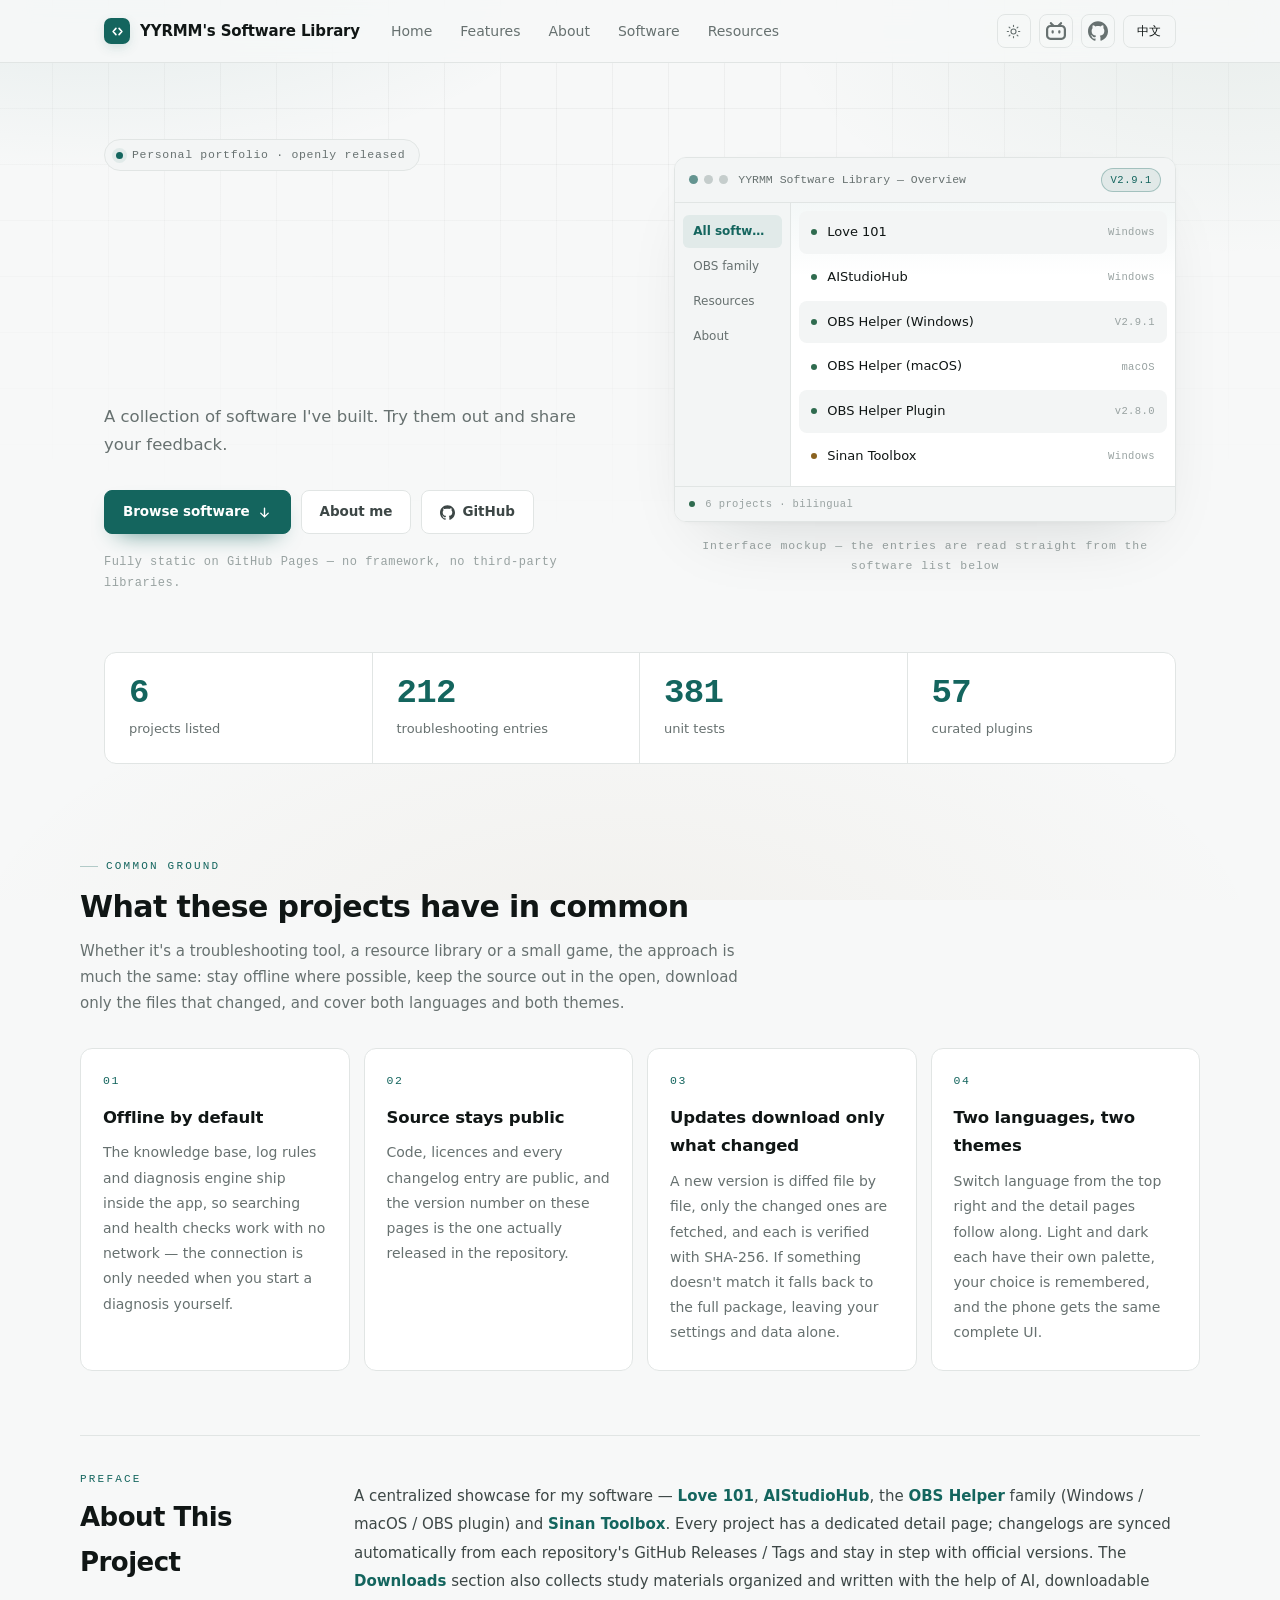
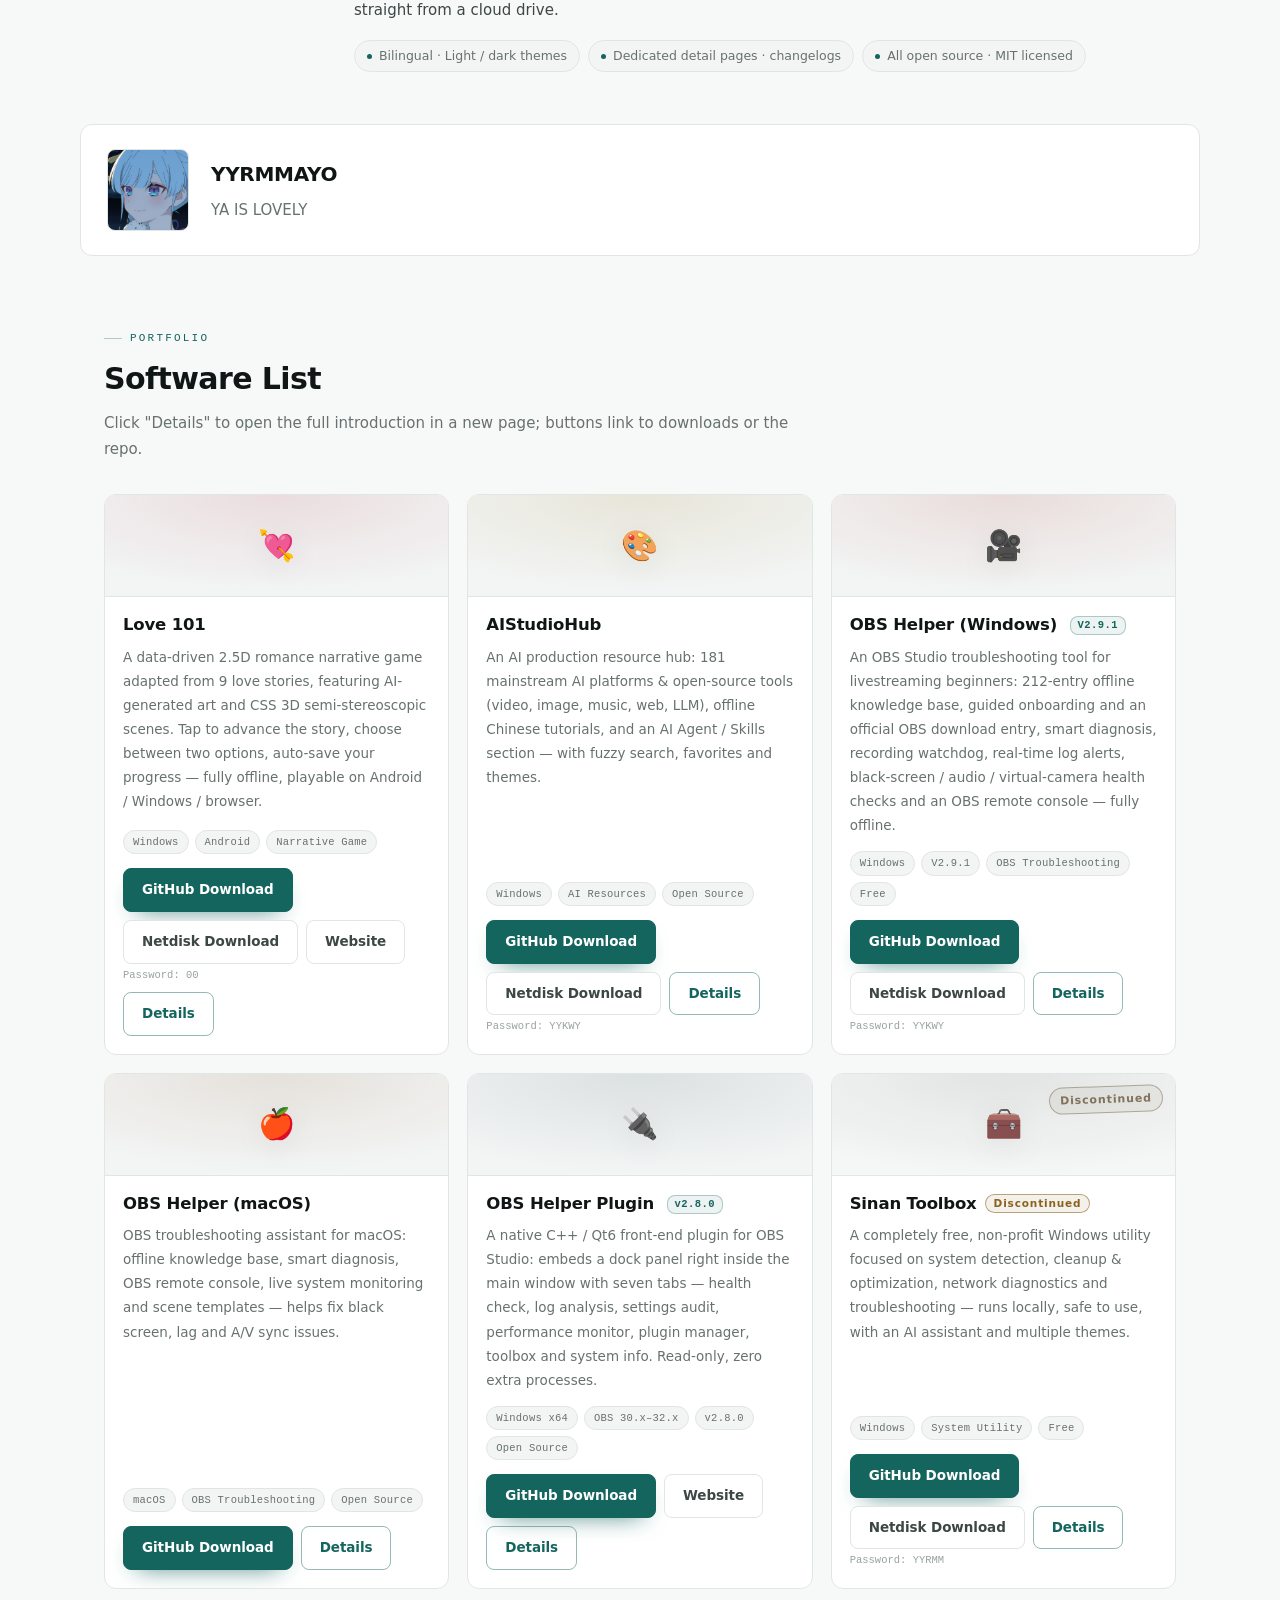
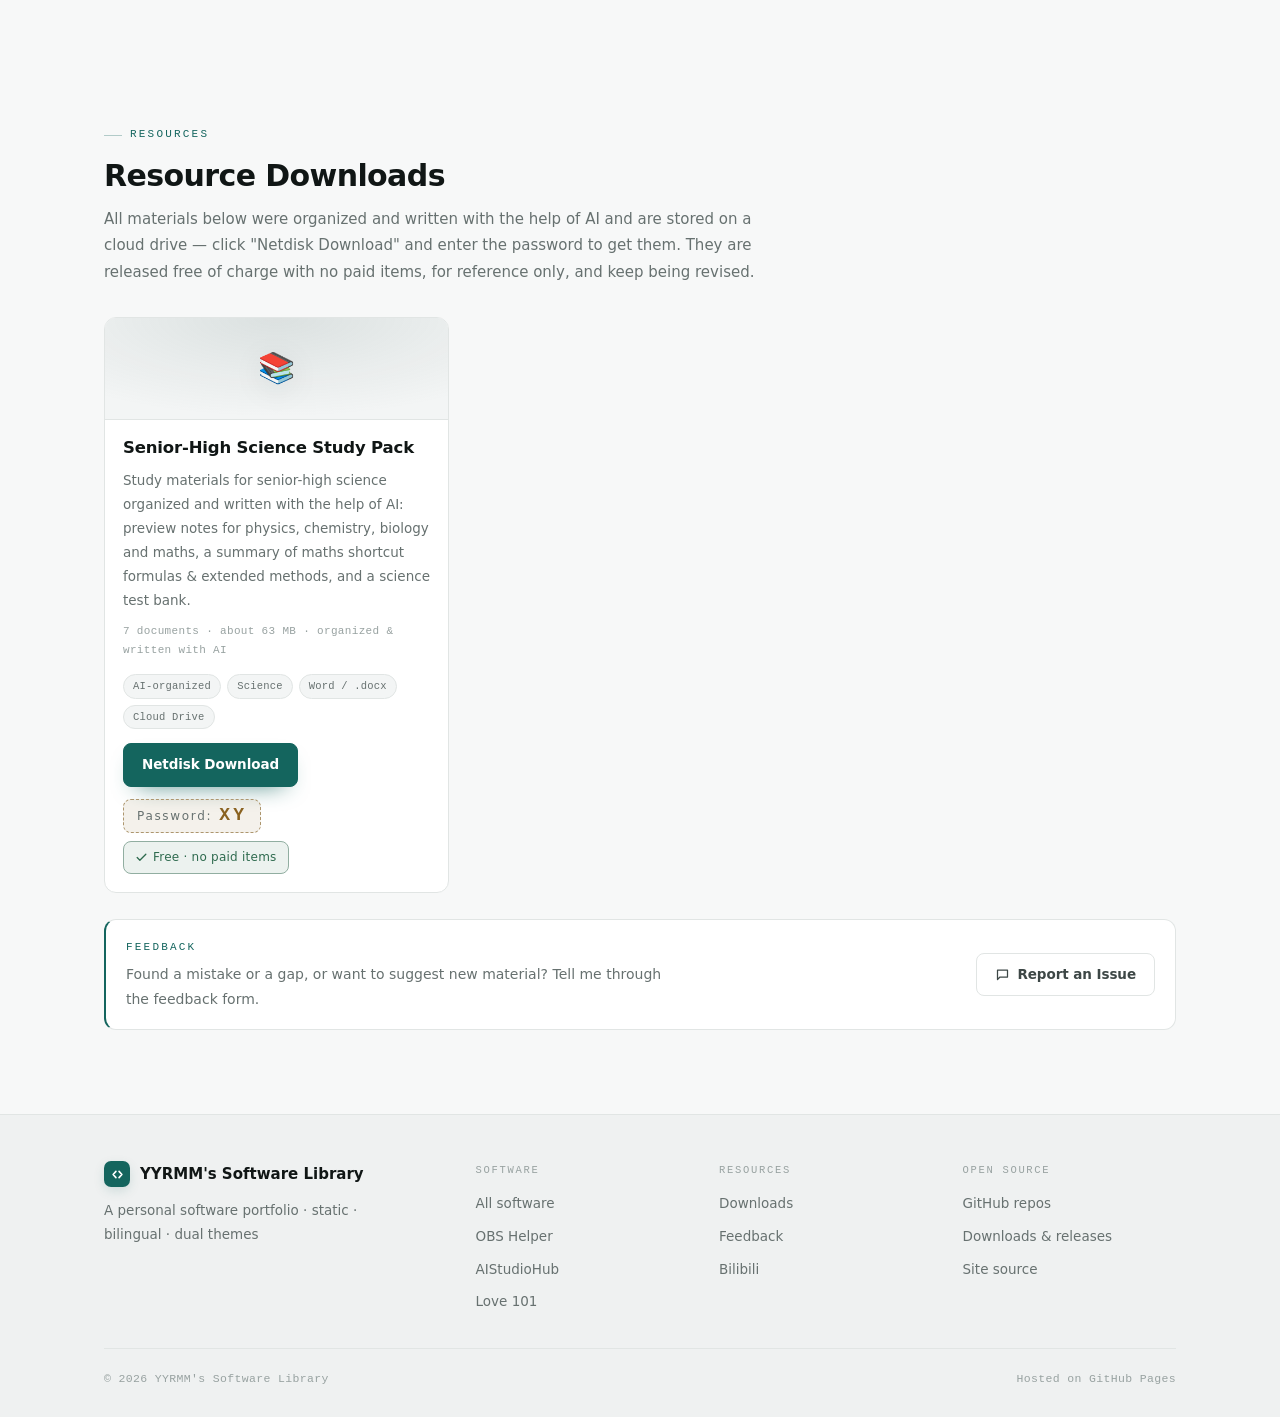
==== commit b21a3212: "refactor(ui): 配色改为石墨 + 深青，文案改写为站内自己的说法，减少 emoji - 配色：去掉蓝色/紫色强调，收敛为单一低饱和深青（浅色 #14655e / 深色 #4bbfae）  " ====
--- a/index.html
+++ b/index.html
@@ -79,7 +79,6 @@
             </div>
             <div class="preview-body">
               <nav class="preview-rail">
-                <span class="preview-rail-label" data-i18n="previewRailLabel">库</span>
                 <span class="preview-rail-item is-active" data-i18n="previewRailAll">全部软件</span>
                 <span class="preview-rail-item" data-i18n="previewRailObs">OBS 系列</span>
                 <span class="preview-rail-item" data-i18n="previewRailRes">资料</span>
--- a/assets/css/style.css
+++ b/assets/css/style.css
@@ -1,56 +1,52 @@
 /* ============================================================
-   YYRMM 的软件库 — 科技风主题（Tech / Product Site）
-   浅色：白底科技官网   深色：深空玻璃（深色观感对齐 reasonix.io）
+   YYRMM 的软件库 — 站点样式（石墨 + 深青，浅 / 深双主题）
+   浅色：白底（细网格 + 柔光）   深色：深空石墨玻璃
    设计原则：
-     - 无衬线正文 + 等宽标签，冷色强调（蓝 / 青 / 紫）
+     - 无衬线正文 + 等宽标签；单一低饱和深青强调色，不用多彩渐变
      - 细网格背景 + 柔光晕；卡片为玻璃面板 + 悬浮高光
-     - 编号分段（01 / 02 / 03）与 fig. 图示标注
+     - 区块以短标签起头，特性区按 01 / 02 / 03 编号
    ============================================================ */
 
 :root {
   /* ---------- 表面与文字：浅色（默认日间主题） ---------- */
-  --bg:            #ffffff;
-  --bg-soft:       #f6f8fb;
+  --bg:            #f7f8f8;
+  --bg-soft:       #eff1f1;
   --surface:       #ffffff;
-  --surface-2:     #f3f6fa;
-  --surface-3:     #eaeff6;
-
-  --text:          #0b1220;
-  --text-body:     #3b4557;
-  --text-muted:    #66738a;
-  --text-faint:    #97a2b4;
-
-  --border:        #e2e8f1;
-  --border-strong: #c8d2e0;
-
-  /* ---------- 强调色：科技蓝 / 天青 / 紫 ---------- */
-  --accent:        #2563eb;
-  --accent-soft:   rgba(37, 99, 235, 0.09);
-  --accent-line:   rgba(37, 99, 235, 0.32);
-  --cyan:          #0e9bb5;
-  --cyan-soft:     rgba(14, 155, 181, 0.1);
-  --violet:        #7c3aed;
-  --violet-soft:   rgba(124, 58, 237, 0.1);
+  --surface-2:     #f3f5f5;
+  --surface-3:     #e8eceb;
+
+  --text:          #101615;
+  --text-body:     #3d4746;
+  --text-muted:    #677170;
+  --text-faint:    #98a2a1;
+
+  --border:        #e1e5e4;
+  --border-strong: #c5cdcc;
+
+  /* ---------- 强调色：低饱和深青（刻意不用蓝色） ---------- */
+  --accent:        #14655e;
+  --accent-soft:   rgba(20, 101, 94, 0.08);
+  --accent-line:   rgba(20, 101, 94, 0.3);
   --on-accent:     #ffffff;
 
   /* 状态色（资料板块沿用旧语义：琥珀=密码醒目，青绿=免费声明） */
-  --amber:         #b4690e;
-  --amber-soft:    rgba(180, 105, 14, 0.08);
-  --ok:            #0f766e;
-  --ok-soft:       rgba(15, 118, 110, 0.08);
+  --amber:         #8a6220;
+  --amber-soft:    rgba(138, 98, 32, 0.09);
+  --ok:            #2f6b4f;
+  --ok-soft:       rgba(47, 107, 79, 0.09);
 
   /* ---------- 背景层 ---------- */
-  --grid-line:     rgba(11, 18, 32, 0.045);
-  --glow-1:        rgba(37, 99, 235, 0.1);
-  --glow-2:        rgba(14, 155, 181, 0.1);
-  --glow-3:        rgba(124, 58, 237, 0.07);
+  --grid-line:     rgba(16, 21, 20, 0.04);
+  --glow-1:        rgba(20, 101, 94, 0.1);
+  --glow-2:        rgba(47, 107, 79, 0.07);
+  --glow-3:        rgba(138, 98, 32, 0.05);
 
   /* ---------- 派生 ---------- */
-  --topbar-bg:     rgba(255, 255, 255, 0.82);
-  --selection-bg:  rgba(37, 99, 235, 0.2);
-  --selection-fg:  #0b1220;
-  --shadow:        rgba(15, 26, 46, 0.16);
-  --shadow-soft:   rgba(15, 26, 46, 0.08);
+  --topbar-bg:     rgba(247, 248, 248, 0.85);
+  --selection-bg:  rgba(20, 101, 94, 0.18);
+  --selection-fg:  #101615;
+  --shadow:        rgba(14, 24, 22, 0.16);
+  --shadow-soft:   rgba(14, 24, 22, 0.07);
 
   --radius:     12px;
   --radius-sm:  8px;
@@ -69,42 +65,38 @@
    启用方式：<html data-theme="dark">（assets/js/theme.js 控制）
    ============================================================ */
 [data-theme="dark"] {
-  --bg:            #06080d;
-  --bg-soft:       #0a0e16;
-  --surface:       rgba(255, 255, 255, 0.028);
-  --surface-2:     rgba(255, 255, 255, 0.05);
-  --surface-3:     rgba(255, 255, 255, 0.075);
-
-  --text:          #eef3fa;
-  --text-body:     #c3ccdb;
-  --text-muted:    #8d99ab;
-  --text-faint:    #6a7484;
+  --bg:            #0c0f0f;
+  --bg-soft:       #111615;
+  --surface:       rgba(255, 255, 255, 0.032);
+  --surface-2:     rgba(255, 255, 255, 0.055);
+  --surface-3:     rgba(255, 255, 255, 0.08);
+
+  --text:          #e8edec;
+  --text-body:     #bdc6c5;
+  --text-muted:    #8b9594;
+  --text-faint:    #6b7473;
 
   --border:        rgba(255, 255, 255, 0.09);
   --border-strong: rgba(255, 255, 255, 0.2);
 
-  --accent:        #5c9dff;
-  --accent-soft:   rgba(92, 157, 255, 0.12);
-  --accent-line:   rgba(92, 157, 255, 0.42);
-  --cyan:          #3ad3e6;
-  --cyan-soft:     rgba(58, 211, 230, 0.12);
-  --violet:        #a78bfa;
-  --violet-soft:   rgba(167, 139, 250, 0.12);
-  --on-accent:     #04101f;
-
-  --amber:         #e0a44a;
-  --amber-soft:    rgba(224, 164, 74, 0.12);
-  --ok:            #4fd1bd;
-  --ok-soft:       rgba(79, 209, 189, 0.12);
-
-  --grid-line:     rgba(255, 255, 255, 0.038);
-  --glow-1:        rgba(92, 157, 255, 0.16);
-  --glow-2:        rgba(58, 211, 230, 0.12);
-  --glow-3:        rgba(167, 139, 250, 0.12);
-
-  --topbar-bg:     rgba(6, 8, 13, 0.78);
-  --selection-bg:  rgba(92, 157, 255, 0.3);
-  --selection-fg:  #eef3fa;
+  --accent:        #4bbfae;
+  --accent-soft:   rgba(75, 191, 174, 0.13);
+  --accent-line:   rgba(75, 191, 174, 0.4);
+  --on-accent:     #06201d;
+
+  --amber:         #d2a869;
+  --amber-soft:    rgba(210, 168, 105, 0.13);
+  --ok:            #6fc49a;
+  --ok-soft:       rgba(111, 196, 154, 0.13);
+
+  --grid-line:     rgba(255, 255, 255, 0.035);
+  --glow-1:        rgba(75, 191, 174, 0.14);
+  --glow-2:        rgba(111, 196, 154, 0.1);
+  --glow-3:        rgba(210, 168, 105, 0.07);
+
+  --topbar-bg:     rgba(12, 15, 15, 0.8);
+  --selection-bg:  rgba(75, 191, 174, 0.28);
+  --selection-fg:  #e8edec;
   --shadow:        rgba(0, 0, 0, 0.6);
   --shadow-soft:   rgba(0, 0, 0, 0.4);
 }
@@ -246,7 +238,7 @@
   flex-shrink: 0;
   border-radius: 7px;
   color: #fff;
-  background: linear-gradient(135deg, var(--accent), var(--cyan) 62%, var(--violet));
+  background: linear-gradient(135deg, var(--accent), var(--accent) 62%, var(--accent));
   box-shadow: 0 4px 14px -4px var(--accent-line);
 }
 [data-theme="dark"] .brand-mark { color: #05101d; }
@@ -371,7 +363,7 @@
   letter-spacing: -0.025em;
   line-height: 1.1;
   color: var(--text);
-  background-image: linear-gradient(100deg, var(--text) 6%, var(--accent) 52%, var(--cyan) 88%);
+  background-image: linear-gradient(100deg, var(--text) 0%, var(--text) 40%, var(--accent) 100%);
   -webkit-background-clip: text;
   background-clip: text;
   -webkit-text-fill-color: transparent;
@@ -503,15 +495,6 @@
   background: var(--accent-soft);
   font-weight: 600;
 }
-.preview-rail-label {
-  margin: 10px 0 3px;
-  padding: 0 10px;
-  font-family: var(--font-mono);
-  font-size: 9.5px;
-  letter-spacing: 0.16em;
-  text-transform: uppercase;
-  color: var(--text-faint);
-}
 
 .preview-list {
   display: flex;
@@ -530,11 +513,6 @@
   min-width: 0;
 }
 .preview-row:nth-child(odd) { background: var(--surface-2); }
-.preview-row .p-icon {
-  font-size: 16px;
-  line-height: 1;
-  flex-shrink: 0;
-}
 .preview-row .p-name {
   font-size: 13px;
   font-weight: 500;
@@ -571,8 +549,6 @@
   letter-spacing: 0.04em;
   color: var(--text-faint);
 }
-.preview-status .s-sep { opacity: 0.5; }
-.preview-status .s-accent { color: var(--accent); }
 
 .fig-caption {
   margin-top: 14px;
@@ -608,11 +584,7 @@
   font-weight: 700;
   letter-spacing: -0.02em;
   line-height: 1.1;
-  color: var(--text);
-  background-image: linear-gradient(120deg, var(--accent), var(--cyan));
-  -webkit-background-clip: text;
-  background-clip: text;
-  -webkit-text-fill-color: transparent;
+  color: var(--accent);
 }
 .stat-label {
   display: block;
@@ -783,7 +755,7 @@
   content: "";
   width: 5px; height: 5px;
   border-radius: 50%;
-  background: var(--cyan);
+  background: var(--accent);
   flex-shrink: 0;
 }
 
@@ -873,7 +845,7 @@
 /* 缩略图：柔光底 + 大图标 */
 .card-thumb {
   position: relative;
-  height: 116px;
+  height: 102px;
   display: flex;
   align-items: center;
   justify-content: center;
@@ -885,7 +857,7 @@
 }
 .card-icon {
   display: inline-block;
-  font-size: 40px;
+  font-size: 30px;
   line-height: 1;
   filter: drop-shadow(0 6px 14px var(--shadow-soft));
 }
@@ -1129,12 +1101,12 @@
 /* 详情按钮：天青描边 */
 .btn-show {
   background: transparent;
-  color: var(--cyan);
-  border: 1px solid color-mix(in srgb, var(--cyan) 45%, transparent);
+  color: var(--accent);
+  border: 1px solid color-mix(in srgb, var(--accent) 45%, transparent);
 }
 .btn-show:hover {
-  background: var(--cyan-soft);
-  border-color: var(--cyan);
+  background: var(--accent-soft);
+  border-color: var(--accent);
 }
 
 /* ============================================================
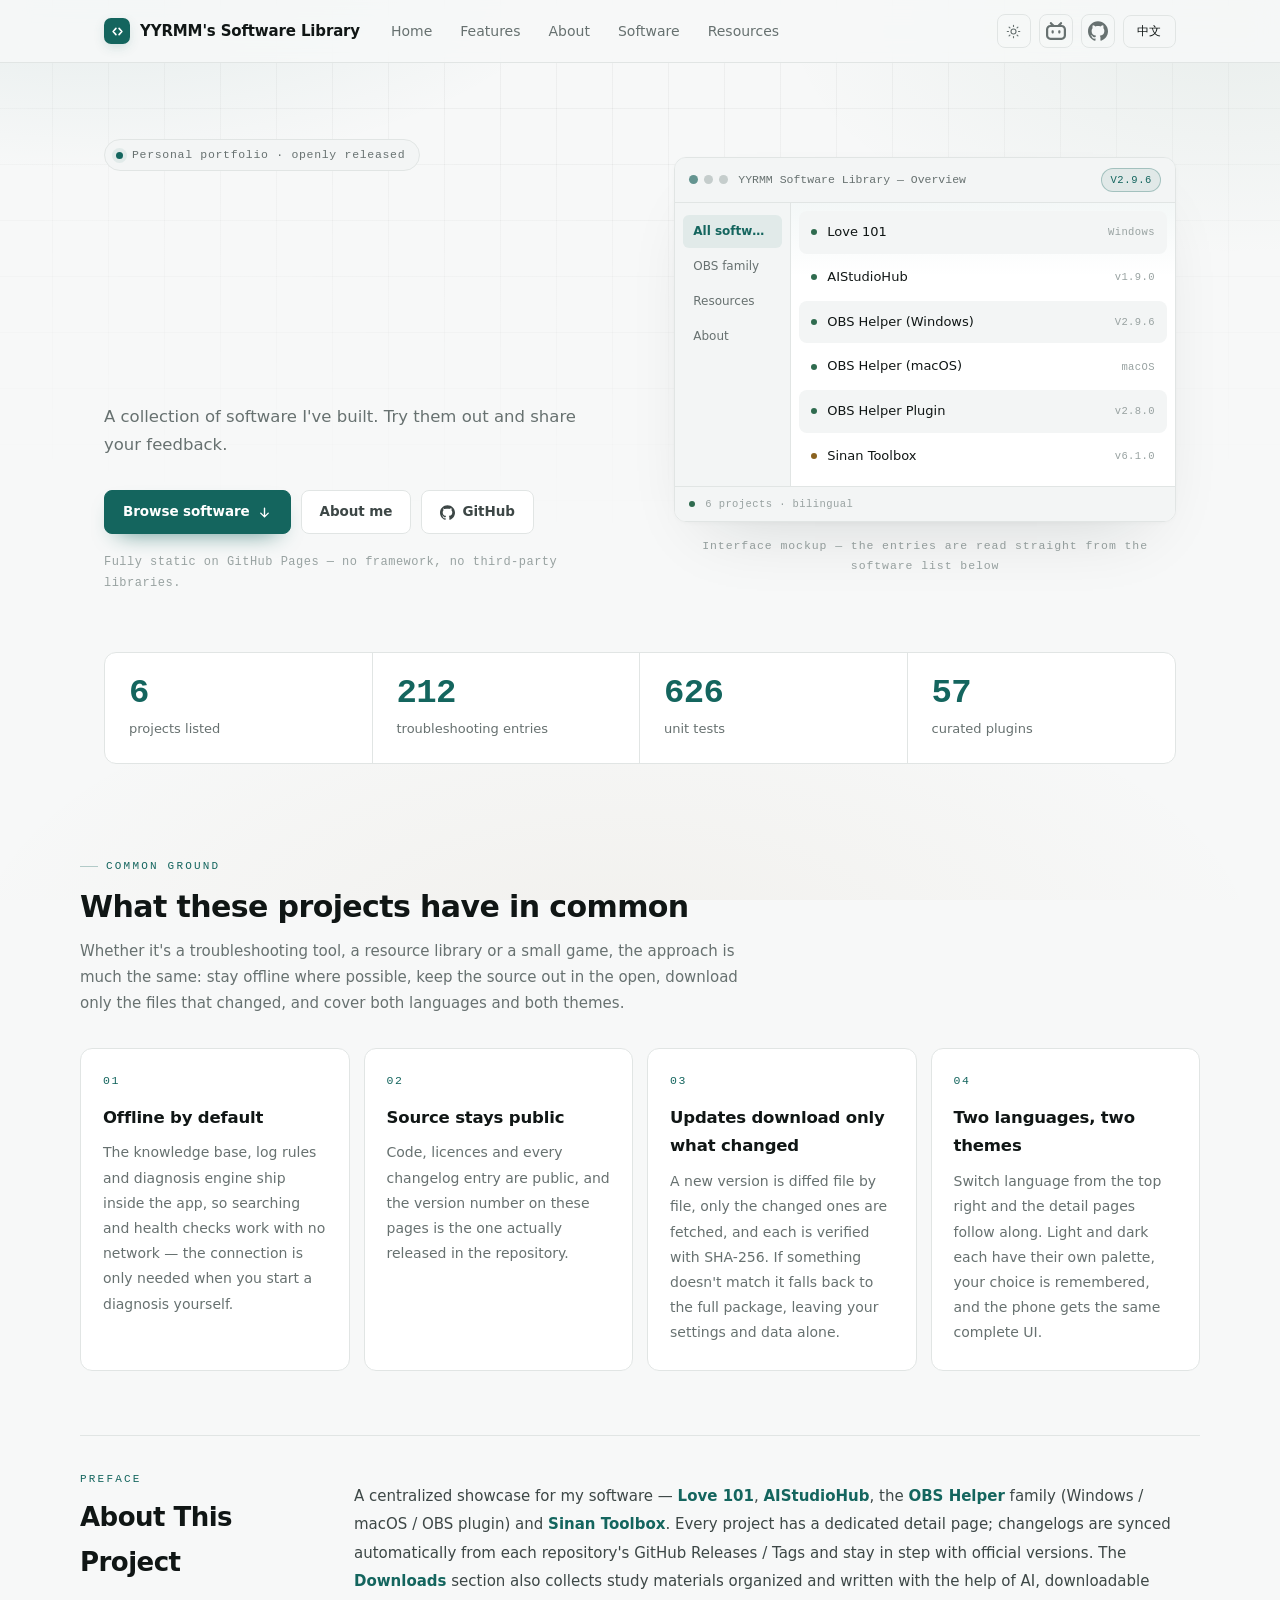
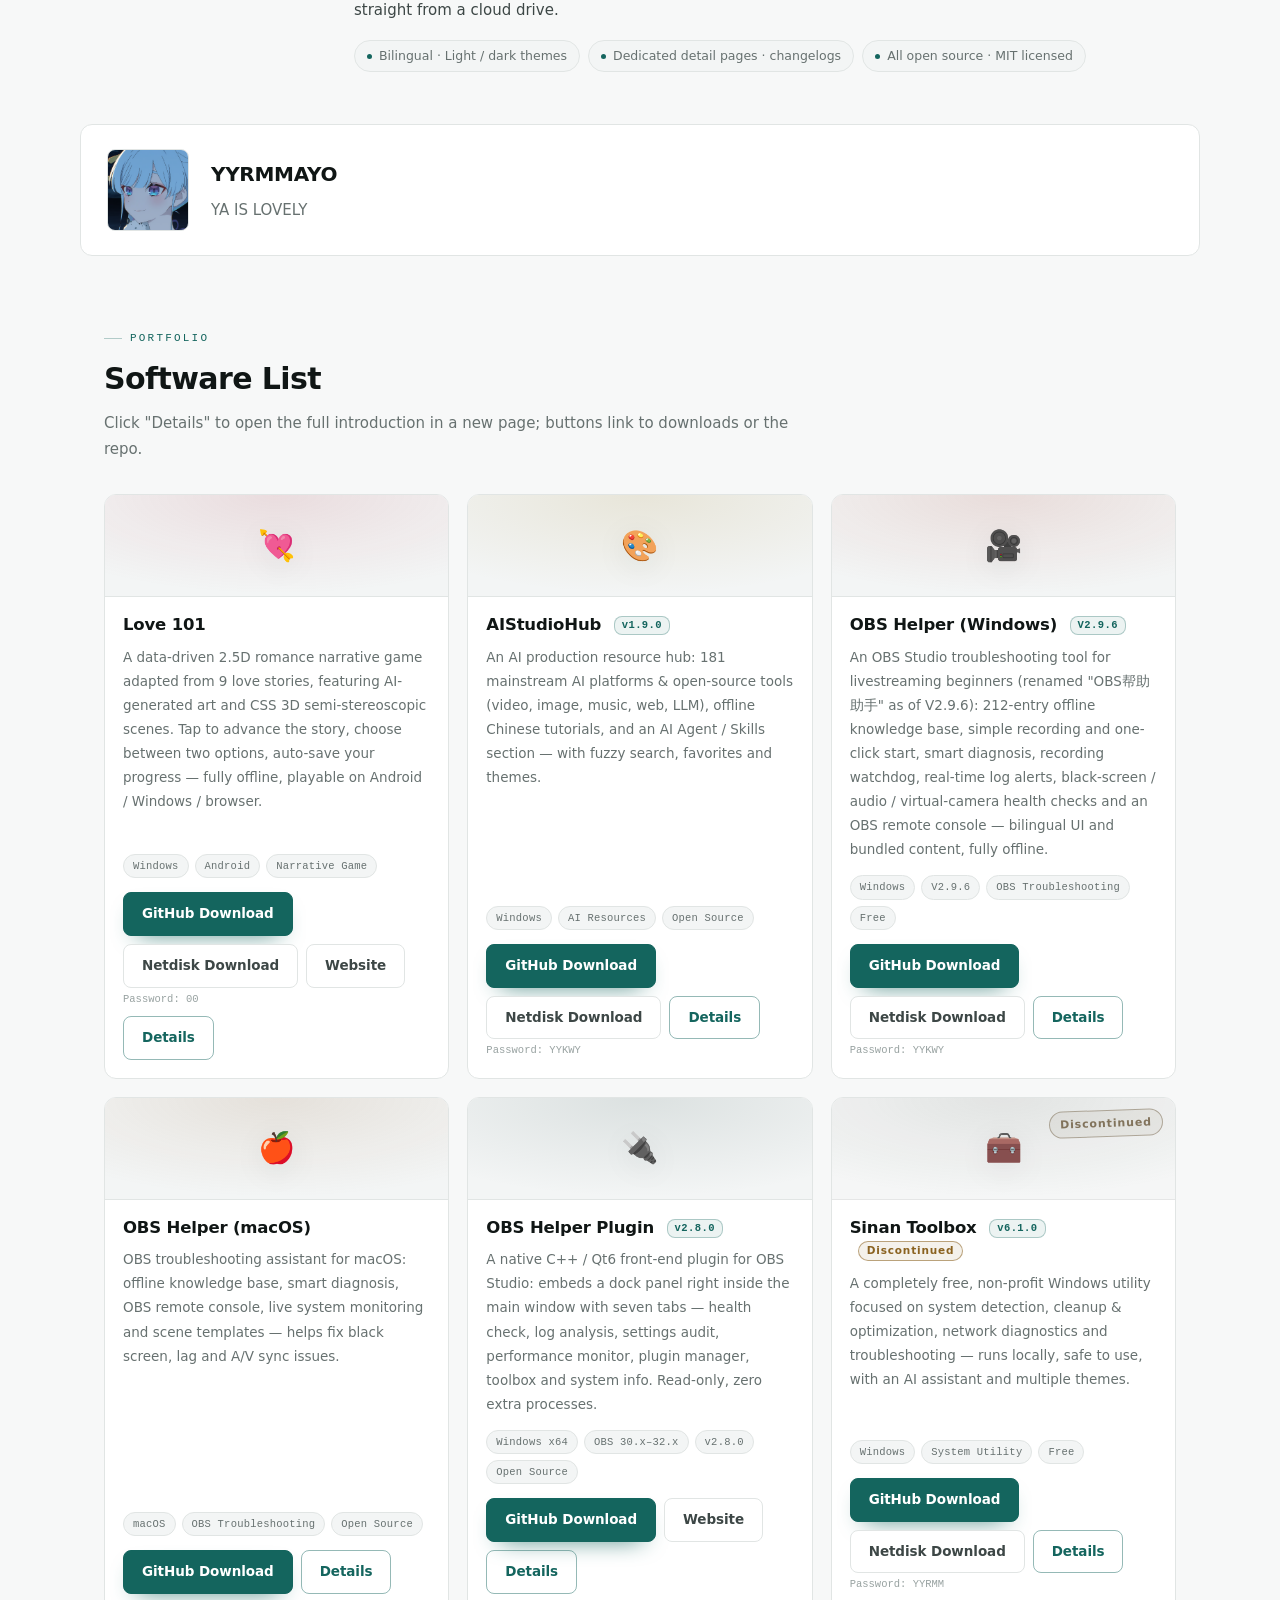
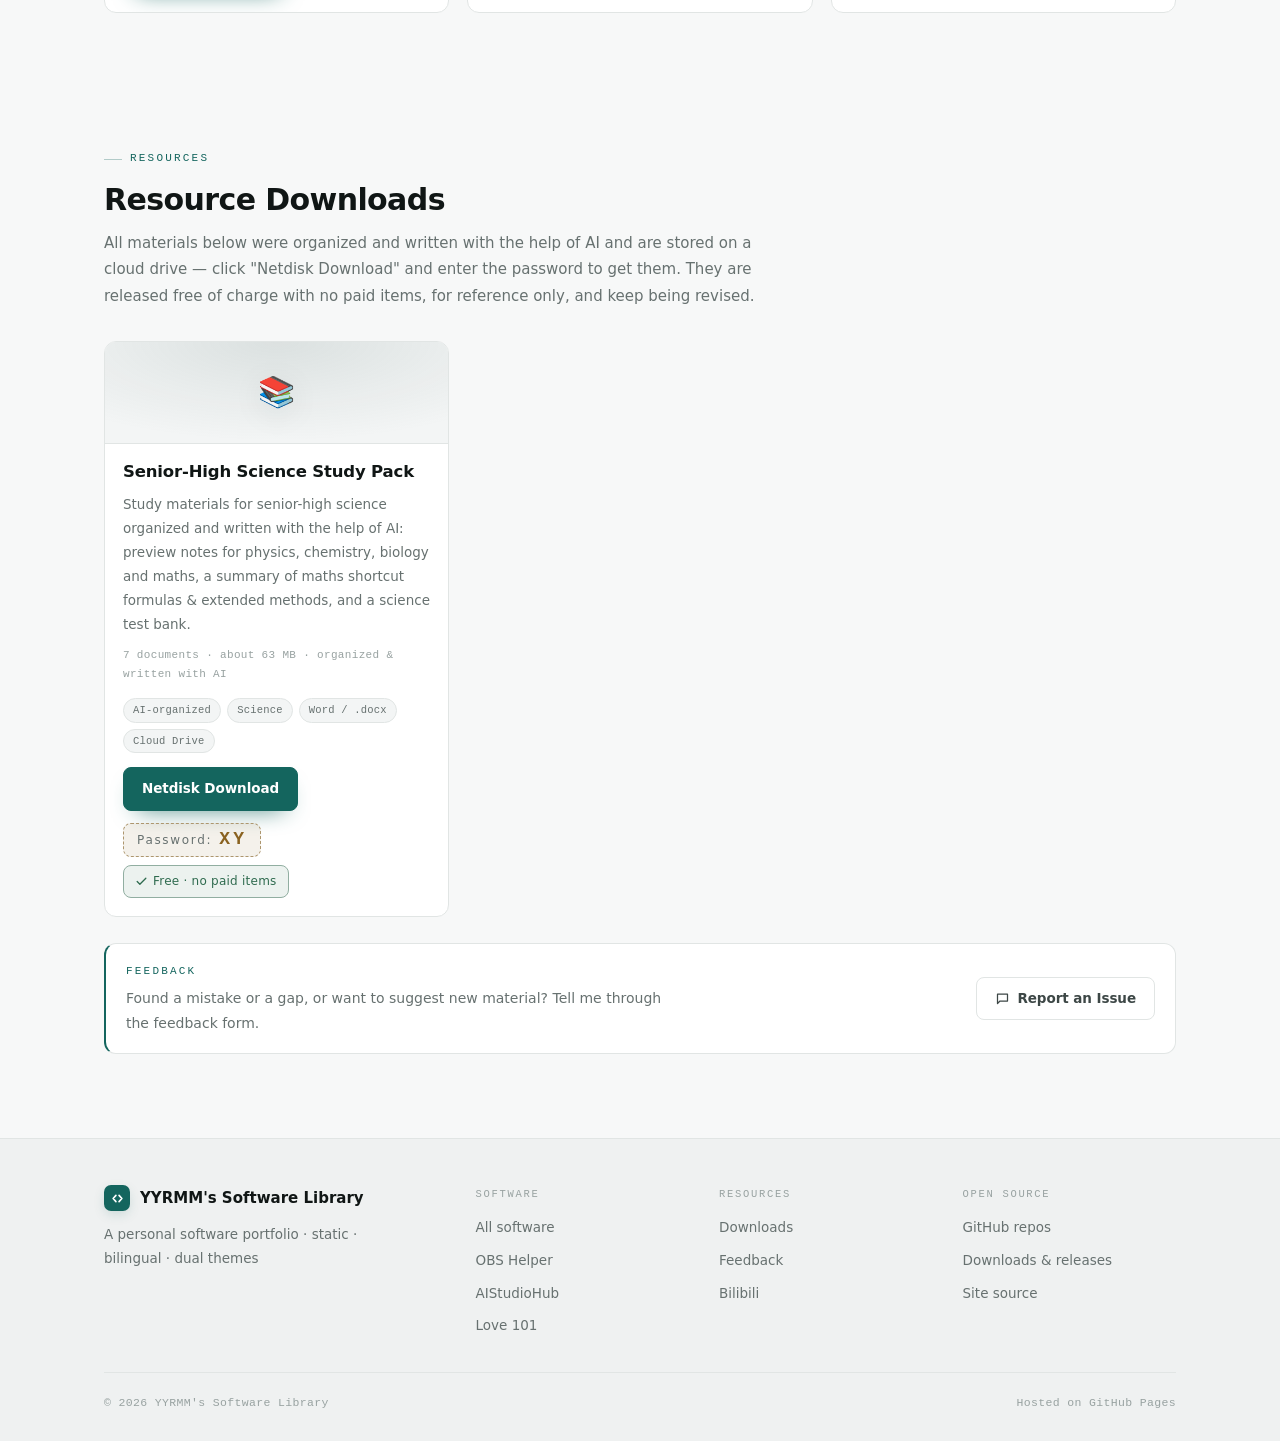
==== commit 7351df7e: "sync: 同步各仓库最新版本（OBS帮助助手 V2.9.6 更名 · 司南 v6.1.0 · AIStudioHub v1.9.0）并清理未引用资源 - changelog-source.json " ====
--- a/index.html
+++ b/index.html
@@ -125,7 +125,7 @@
         </div>
         <div class="intro-body">
           <p class="intro-text" data-lang="zh">
-            「YYRMM的软件库」是个人软件作品的集中展示站点，收录<strong>第101种理由</strong>、<strong>AIStudioHub</strong>、<strong>OBS 排障助手</strong>系列（Windows / macOS / OBS 插件）与<strong>司南工具箱</strong>等项目。
+            「YYRMM的软件库」是个人软件作品的集中展示站点，收录<strong>第101种理由</strong>、<strong>AIStudioHub</strong>、OBS 系列三个版本（Windows 版 <strong>OBS帮助助手</strong>、macOS 与 OBS 插件版 <strong>OBS 排障助手</strong>）以及<strong>司南工具箱</strong>等项目。
             各软件均配有独立的详细介绍页；「更新记录」由脚本自动同步自对应仓库的 GitHub Releases / Tags，与正式发布版本保持一致。
             「资料下载」板块另收录由 AI 整理与编写的学习资料合集，可通过云盘直接下载。
           </p>
@@ -212,7 +212,7 @@
             <p class="foot-title" data-i18n="footColSoftware">软件</p>
             <ul class="foot-links">
               <li><a href="#software" data-i18n="footLinkList">全部软件</a></li>
-              <li><a href="detail/obs.html" data-i18n="footLinkObs">OBS 排障助手</a></li>
+              <li><a href="detail/obs.html" data-i18n="footLinkObs">OBS帮助助手</a></li>
               <li><a href="detail/aistudio.html" data-i18n="footLinkAi">AIStudioHub</a></li>
               <li><a href="detail/love101.html" data-i18n="footLinkLove">第101种理由</a></li>
             </ul>
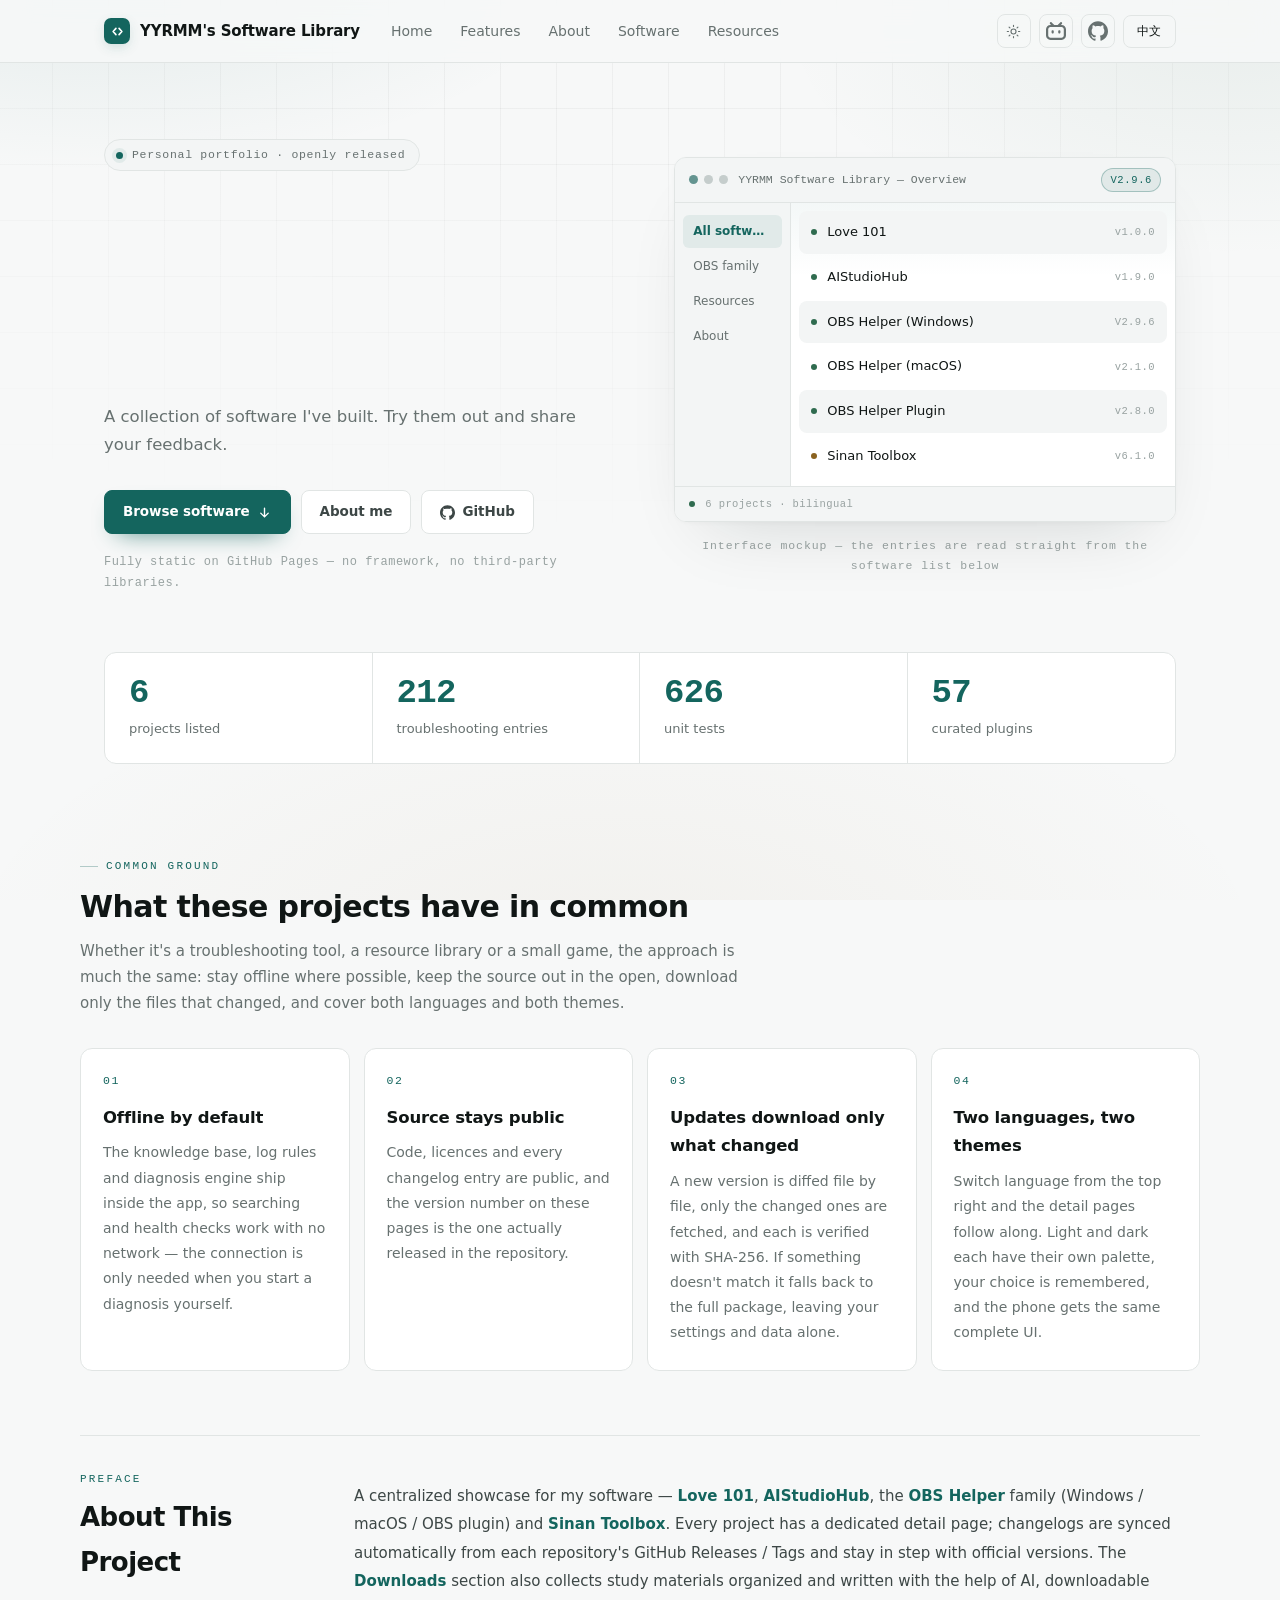
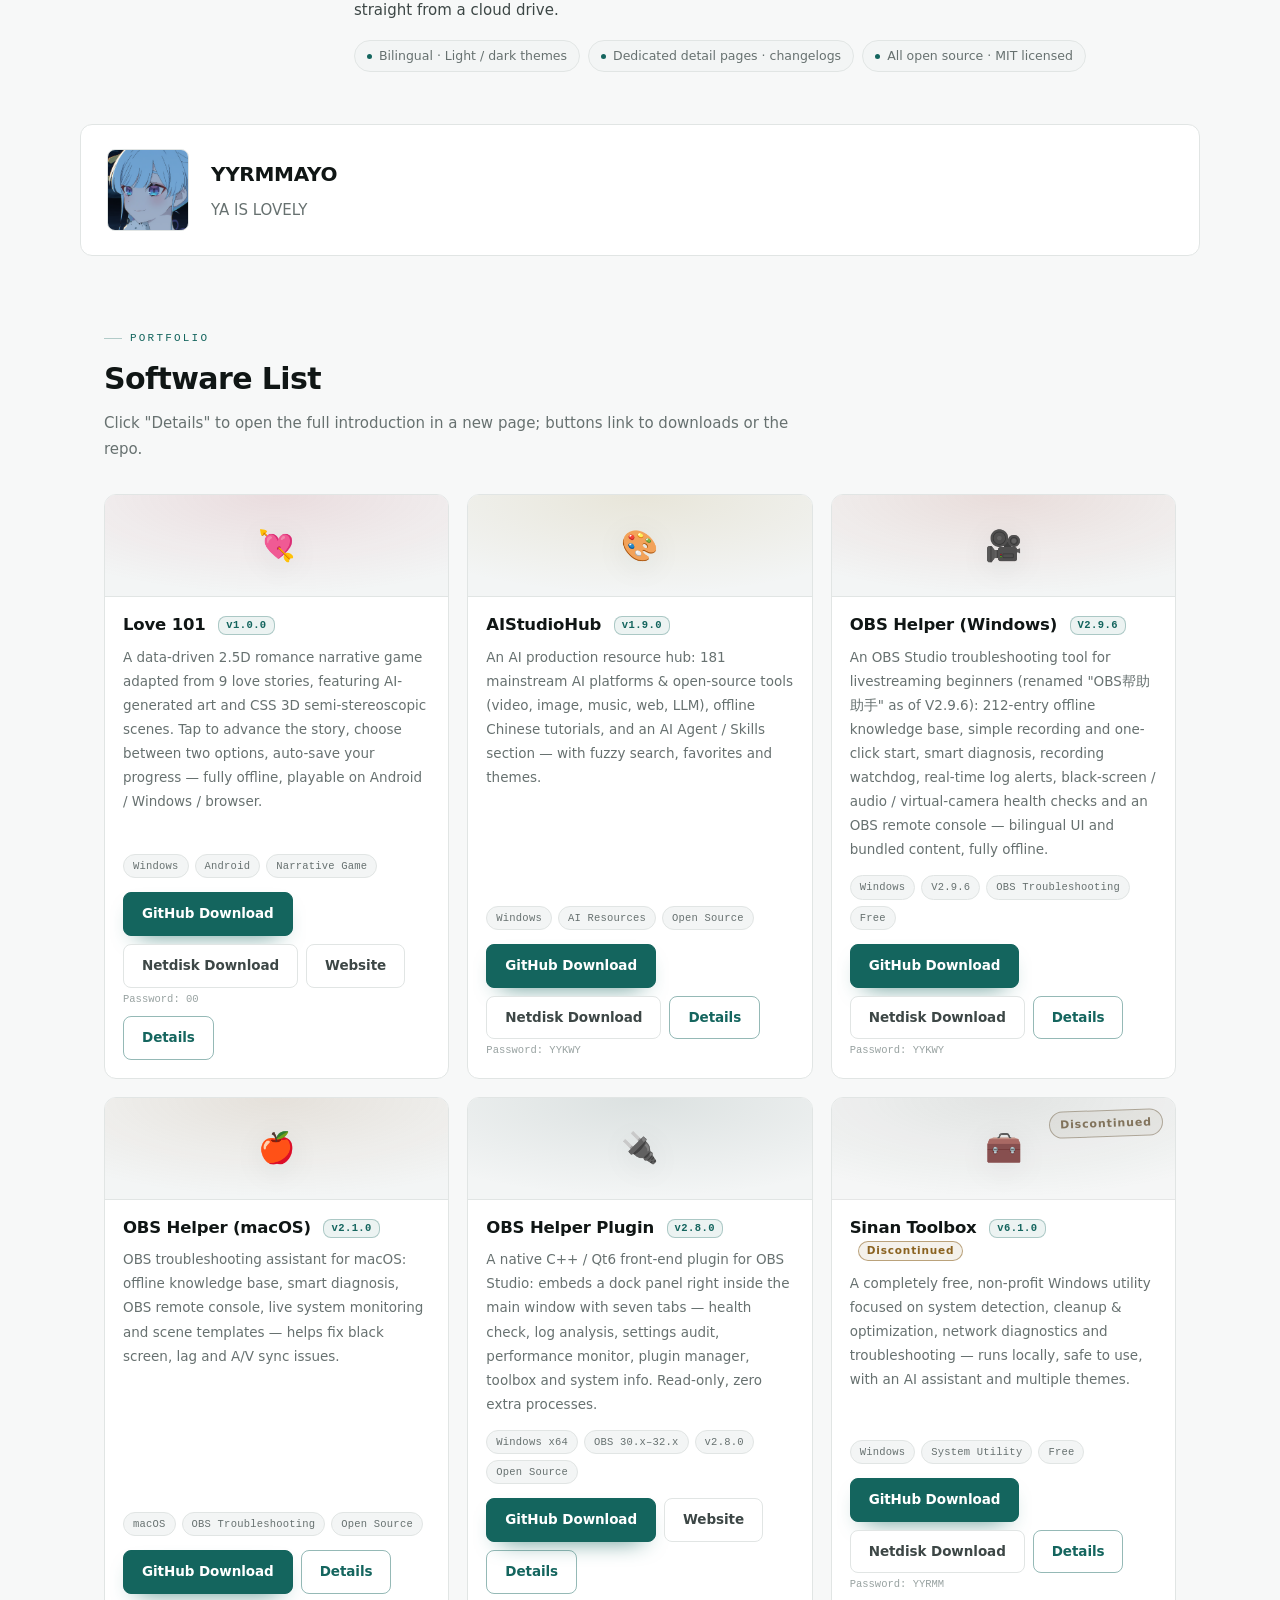
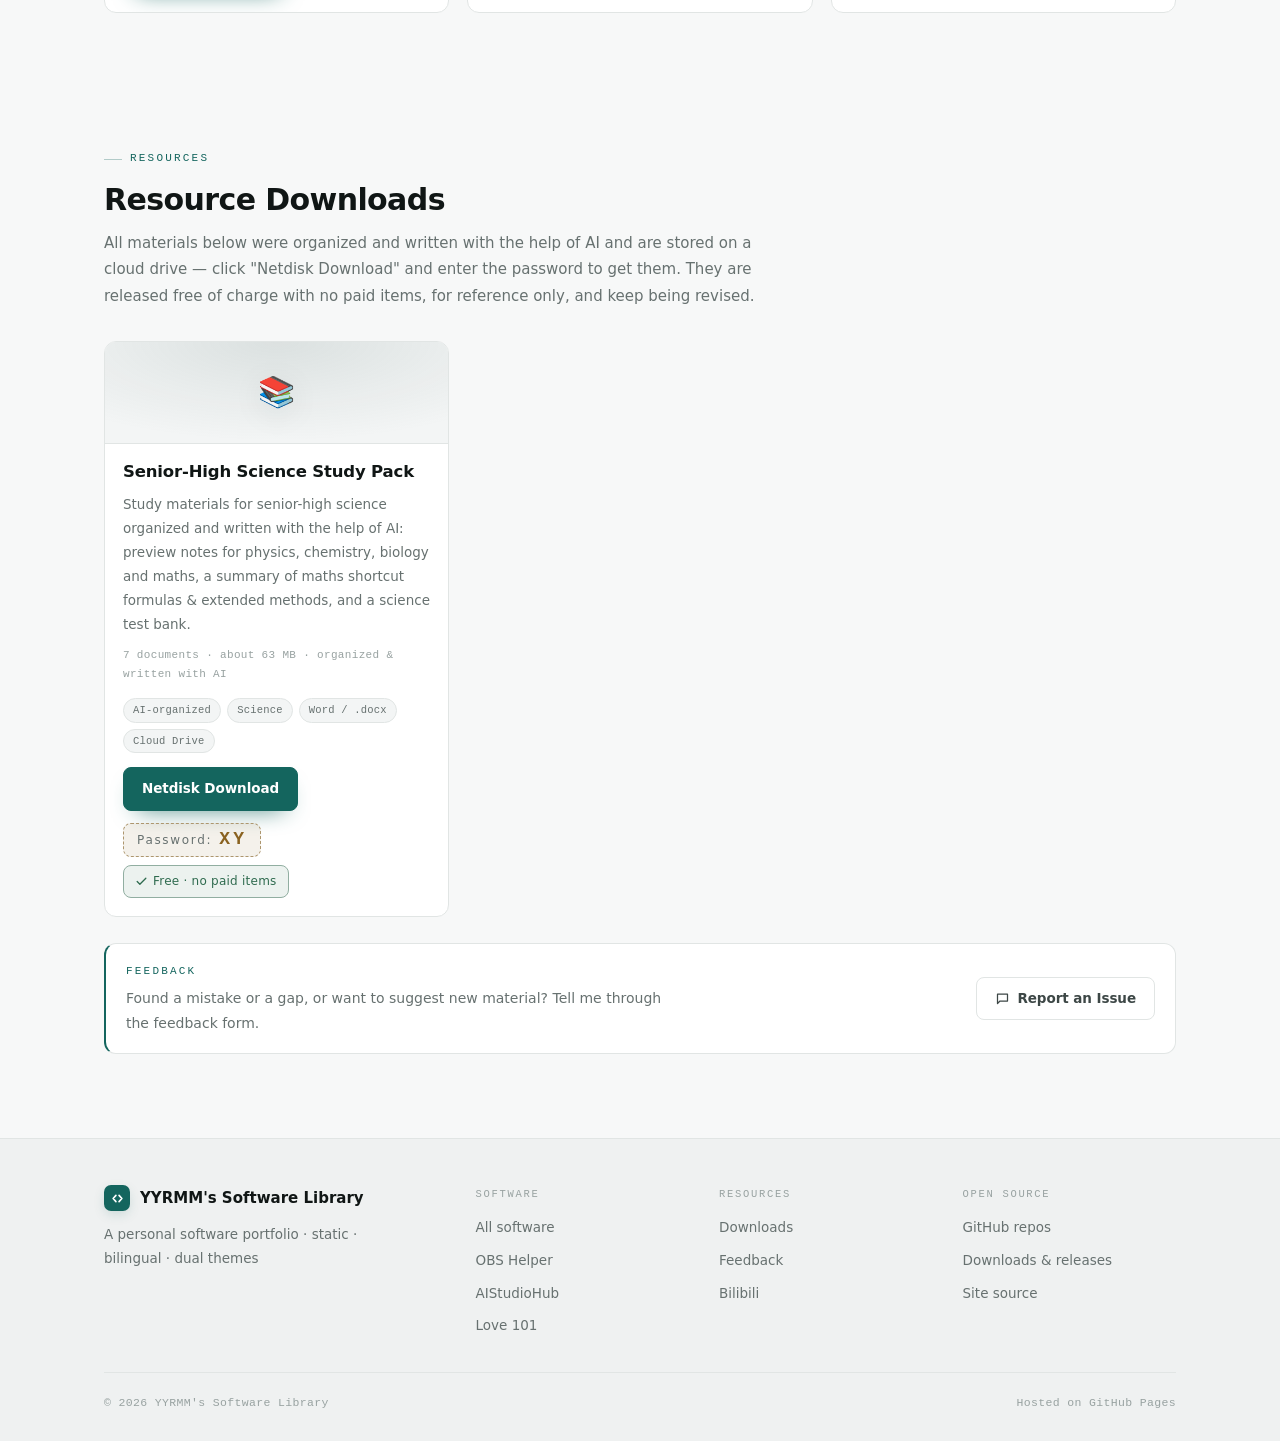
==== commit f0cd42ab: "seo: 让搜索引擎能收录 —— robots / sitemap / OG / JSON-LD / 首页预渲染 / IndexNow 站内基础（纯静态文件，不需要账号） - robots.txt：允" ====
--- a/index.html
+++ b/index.html
@@ -9,6 +9,52 @@
   <!-- 主题脚本：head 中同步加载，第一时间应用已保存的主题（防闪烁） -->
   <script src="assets/js/theme.js"></script>
   <link rel="stylesheet" href="assets/css/style.css" />
+
+  <!-- ===== 站长平台验证：把两个 content 换成对应平台给你的验证码 =====
+       ① Google Search Console：添加资源 → 选「HTML 标记」方式 → 复制那串 content
+          （验证通过后记得点「提交站点地图」，填 sitemap.xml）
+       ② 百度搜索资源平台：添加站点 → 选「HTML 标签验证」→ 复制 content
+       验证通过后这两行的 content 要保持填写状态，删了会掉验证。
+       注意：这一块不归 scripts/prerender.py 管，不会被它覆盖。
+       还没去验证时留着这两个占位值即可，对页面没有影响。 -->
+  <meta name="google-site-verification" content="请替换为 Google Search Console 的验证码" />
+  <meta name="baidu-site-verification" content="请替换为百度搜索资源平台的验证码" />
+  <!-- SEO:START 由 scripts/prerender.py 生成，勿手改 -->
+  <link rel="canonical" href="https://yyrmmayo.github.io/" />
+  <meta property="og:type" content="website" />
+  <meta property="og:site_name" content="YYRMM的软件库" />
+  <meta property="og:locale" content="zh_CN" />
+  <meta property="og:title" content="YYRMM的软件库" />
+  <meta property="og:description" content="YYRMM的软件库 — 个人软件作品集 · 纯静态 · 中英双语 · 深浅双主题" />
+  <meta property="og:url" content="https://yyrmmayo.github.io/" />
+  <meta property="og:image" content="https://yyrmmayo.github.io/assets/images/og-cover.png" />
+  <meta property="og:image:width" content="1200" />
+  <meta property="og:image:height" content="630" />
+  <meta property="og:image:alt" content="YYRMM的软件库" />
+  <meta name="twitter:card" content="summary_large_image" />
+  <meta name="twitter:title" content="YYRMM的软件库" />
+  <meta name="twitter:description" content="YYRMM的软件库 — 个人软件作品集 · 纯静态 · 中英双语 · 深浅双主题" />
+  <meta name="twitter:image" content="https://yyrmmayo.github.io/assets/images/og-cover.png" />
+  <script type="application/ld+json">
+{
+  "@context": "https://schema.org",
+  "@type": "WebSite",
+  "name": "YYRMM的软件库",
+  "alternateName": "YYRMM's Software Library",
+  "url": "https://yyrmmayo.github.io/",
+  "description": "YYRMM的软件库 — 个人软件作品集 · 纯静态 · 中英双语 · 深浅双主题",
+  "inLanguage": [
+    "zh-CN",
+    "en"
+  ],
+  "author": {
+    "@type": "Person",
+    "name": "YYRMMAYO",
+    "url": "https://github.com/YYRMMAYO"
+  }
+}
+  </script>
+  <!-- SEO:END -->
 </head>
 <body>
   <!-- ===== 背景层：细网格 + 柔光晕（纯 CSS，无图片） ===== -->
@@ -166,7 +212,62 @@
           <p class="section-desc" data-i18n="sectionDesc">点击卡片上的按钮即可下载或访问项目主页。</p>
         </div>
         <div id="software-grid" class="grid">
-          <!-- 卡片由 assets/js/main.js 根据数据动态生成 -->
+          <!-- PRERENDER:START 由 scripts/prerender.py 生成，勿手改 -->
+          <article class="card" data-reveal style="--card-accent:#b03a48">
+                  <div class="card-thumb" data-detail="love101" title="详细介绍"><span class="card-icon">💘</span></div>
+                  <div class="card-body">
+                    <h3 class="card-title" data-detail="love101">第101种理由 <span class="card-version">v1.0.0</span></h3>
+                    <p class="card-desc">数据驱动的 2.5D 恋爱叙事游戏：剧情改编自 9 段爱情故事，AI 生成立绘，部分场景以 CSS 3D 做半立体叙述。点击推进剧情、双选项互动、进度自动保存，完全离线可玩，支持安卓 / Windows / 浏览器。</p>
+                    <div class="card-tags"><span class="tag">Windows</span><span class="tag">Android</span><span class="tag">叙事游戏</span></div>
+                    <div class="card-links"><a class="btn btn-primary" href="https://github.com/YYRMMAYO/love101/releases/tag/v1.0.0" target="_blank" rel="noopener">GitHub 下载</a><span class="netdisk-block"><a class="btn btn-ghost" href="https://wwbpq.lanzouu.com/b01d75y5fc" target="_blank" rel="noopener">网盘下载</a><span class="netdisk-pwd">密码：00</span></span><a class="btn btn-ghost" href="https://github.com/YYRMMAYO/love101" target="_blank" rel="noopener">主页</a><a class="btn btn-show" href="detail/love101.html" target="_blank" rel="noopener">详细介绍</a></div>
+                  </div>
+                </article>
+                <article class="card" data-reveal style="--card-accent:#9c7c1e">
+                  <div class="card-thumb" data-detail="aistudio" title="详细介绍"><span class="card-icon">🎨</span></div>
+                  <div class="card-body">
+                    <h3 class="card-title" data-detail="aistudio">AIStudioHub <span class="card-version">v1.9.0</span></h3>
+                    <p class="card-desc">AI 制作资源整合中心：汇集 181 个主流 AI 平台与开源工具（视频制作、图像生成、音乐音频、网页制作、文本大模型），内置离线中文教程与 AI Agent / Skill 专区，支持模糊搜索、收藏与个性化主题。</p>
+                    <div class="card-tags"><span class="tag">Windows</span><span class="tag">AI 资源库</span><span class="tag">开源</span></div>
+                    <div class="card-links"><a class="btn btn-primary" href="https://github.com/YYRMMAYO/AIStudioHub" target="_blank" rel="noopener">GitHub 下载</a><span class="netdisk-block"><a class="btn btn-ghost" href="https://wwbpq.lanzouu.com/b01d75a4yb" target="_blank" rel="noopener">网盘下载</a><span class="netdisk-pwd">密码：YYKWY</span></span><a class="btn btn-show" href="detail/aistudio.html" target="_blank" rel="noopener">详细介绍</a></div>
+                  </div>
+                </article>
+                <article class="card" data-reveal style="--card-accent:#a63a2b">
+                  <div class="card-thumb" data-detail="obs" title="详细介绍"><span class="card-icon">🎥</span></div>
+                  <div class="card-body">
+                    <h3 class="card-title" data-detail="obs">OBS帮助助手（Windows） <span class="card-version">V2.9.6</span></h3>
+                    <p class="card-desc">面向直播新手的 OBS Studio 排障工具（V2.9.6 起更名「OBS帮助助手」）：212 条离线知识库、简单录像与一键开录、智能诊断、录制守护与实时日志预警、黑屏/音频/虚拟摄像头三合一深度体检、OBS 远程控制台；界面与随包内容中英双语，纯离线可用。</p>
+                    <div class="card-tags"><span class="tag">Windows</span><span class="tag">V2.9.6</span><span class="tag">OBS 排障</span><span class="tag">免费</span></div>
+                    <div class="card-links"><a class="btn btn-primary" href="https://github.com/YYRMMAYO/OBS_Helper" target="_blank" rel="noopener">GitHub 下载</a><span class="netdisk-block"><a class="btn btn-ghost" href="https://wwbpq.lanzouu.com/b01d7578be" target="_blank" rel="noopener">网盘下载</a><span class="netdisk-pwd">密码：YYKWY</span></span><a class="btn btn-show" href="detail/obs.html" target="_blank" rel="noopener">详细介绍</a></div>
+                  </div>
+                </article>
+                <article class="card" data-reveal style="--card-accent:#8b5a2b">
+                  <div class="card-thumb" data-detail="obs-mac" title="详细介绍"><span class="card-icon">🍎</span></div>
+                  <div class="card-body">
+                    <h3 class="card-title" data-detail="obs-mac">OBS 排障助手（macOS） <span class="card-version">v2.1.0</span></h3>
+                    <p class="card-desc">OBS 直播排障助手 macOS 版：离线知识库、智能诊断、OBS 远程控制台、系统实时监控与场景模板，帮你快速解决黑屏、卡顿、音画不同步等直播问题。</p>
+                    <div class="card-tags"><span class="tag">macOS</span><span class="tag">OBS 排障</span><span class="tag">开源</span></div>
+                    <div class="card-links"><a class="btn btn-primary" href="https://github.com/YYRMMAYO/OBS-Helpmac" target="_blank" rel="noopener">GitHub 下载</a><a class="btn btn-show" href="detail/obs-mac.html" target="_blank" rel="noopener">详细介绍</a></div>
+                  </div>
+                </article>
+                <article class="card" data-reveal style="--card-accent:#3d5a56">
+                  <div class="card-thumb" data-detail="obs-plugin" title="详细介绍"><span class="card-icon">🔌</span></div>
+                  <div class="card-body">
+                    <h3 class="card-title" data-detail="obs-plugin">OBS 排障助手 · 插件版 <span class="card-version">v2.8.0</span></h3>
+                    <p class="card-desc">纯原生 C++ / Qt6 的 OBS Studio 前端插件：以停靠面板直接嵌入 OBS 主窗口，七大专栏覆盖体检、日志分析、设置体检、性能监控、插件管理、工具箱与系统信息，全程只读检测、零额外进程。</p>
+                    <div class="card-tags"><span class="tag">Windows x64</span><span class="tag">OBS 30.x–32.x</span><span class="tag">v2.8.0</span><span class="tag">开源</span></div>
+                    <div class="card-links"><a class="btn btn-primary" href="https://github.com/YYRMMAYO/OBS_Helper_Plugin/releases" target="_blank" rel="noopener">GitHub 下载</a><a class="btn btn-ghost" href="https://github.com/YYRMMAYO/OBS_Helper_Plugin" target="_blank" rel="noopener">主页</a><a class="btn btn-show" href="detail/obs-plugin.html" target="_blank" rel="noopener">详细介绍</a></div>
+                  </div>
+                </article>
+                <article class="card is-discontinued" data-reveal style="--card-accent:#4a6b52">
+                  <div class="card-thumb" data-detail="sinan" title="详细介绍"><span class="card-icon">🧰</span><span class="stamp-badge">停止开发</span></div>
+                  <div class="card-body">
+                    <h3 class="card-title" data-detail="sinan">司南工具箱 <span class="card-version">v6.1.0</span><span class="title-stamp">停止开发</span></h3>
+                    <p class="card-desc">完全免费、非盈利的 Windows 辅助工具：专注系统检测、清理优化、网络诊断与故障排查，本地运行、操作安全，内置 AI 助手与多套个性化主题。</p>
+                    <div class="card-tags"><span class="tag">Windows</span><span class="tag">系统工具</span><span class="tag">免费</span></div>
+                    <div class="card-links"><a class="btn btn-primary" href="https://github.com/YYRMMAYO/WINhelper" target="_blank" rel="noopener">GitHub 下载</a><span class="netdisk-block"><a class="btn btn-ghost" href="https://wwbpq.lanzouu.com/b01d71xtzg" target="_blank" rel="noopener">网盘下载</a><span class="netdisk-pwd">密码：YYRMM</span></span><a class="btn btn-show" href="detail/sinan.html" target="_blank" rel="noopener">详细介绍</a></div>
+                  </div>
+                </article>
+          <!-- PRERENDER:END -->
         </div>
         <p id="empty-state" class="empty-state" hidden data-i18n="emptyState">暂无可展示的软件，敬请期待。</p>
       </section>
@@ -179,7 +280,19 @@
           <p class="section-desc" data-i18n="resDesc">以下资料均由 AI 协助整理与编写，统一存放在云盘；点击「网盘下载」并输入密码即可获取。所有资料均免费发布，不含任何收费项，内容仅供参考、会持续修订。</p>
         </div>
         <div id="resource-grid" class="grid">
-          <!-- 资料卡片由 assets/js/main.js 根据 resourceList 动态生成 -->
+          <!-- PRERENDER:START 由 scripts/prerender.py 生成，勿手改 -->
+          <article class="card" data-reveal style="--card-accent:#3e5c57">
+                  <div class="card-thumb"><a class="card-thumb-link" href="https://wwbpq.lanzouu.com/b01d79bn7i" target="_blank" rel="noopener" aria-label="高中理科资料合集"><span class="card-icon">📚</span></a></div>
+                  <div class="card-body">
+                    <h3 class="card-title"><a href="https://wwbpq.lanzouu.com/b01d79bn7i" target="_blank" rel="noopener">高中理科资料合集</a></h3>
+                    <p class="card-desc">由 AI 协助整理与编写的高中理科学习资料：物理 / 化学 / 生物 / 数学预习资料、高中数学快捷公式与扩展方法汇总集，以及高中理科测试题库。</p>
+                    <p class="card-meta">共 7 份文档 · 约 63 MB · AI 整理与编写</p>
+                    <div class="card-tags"><span class="tag">AI 整理与编写</span><span class="tag">高中理科</span><span class="tag">Word / .docx</span><span class="tag">云盘下载</span></div>
+                    <div class="card-links"><a class="btn btn-primary" href="https://wwbpq.lanzouu.com/b01d79bn7i" target="_blank" rel="noopener">网盘下载</a></div>
+                    <div class="res-dl-note"><span class="res-pwd"><span class="res-pwd-label">密码：</span><b class="res-pwd-value">XY</b></span><span class="res-free"><svg viewBox="0 0 24 24" width="13" height="13" fill="none" stroke="currentColor" stroke-width="2.4" stroke-linecap="round" stroke-linejoin="round" aria-hidden="true"><path d="M20 6 9 17l-5-5"/></svg>免费发布 · 不含收费项</span></div>
+                  </div>
+                </article>
+          <!-- PRERENDER:END -->
         </div>
         <p id="resource-empty-state" class="empty-state" hidden data-i18n="resEmptyState">资料整理中，敬请期待。</p>
         <div class="res-feedback" data-reveal>
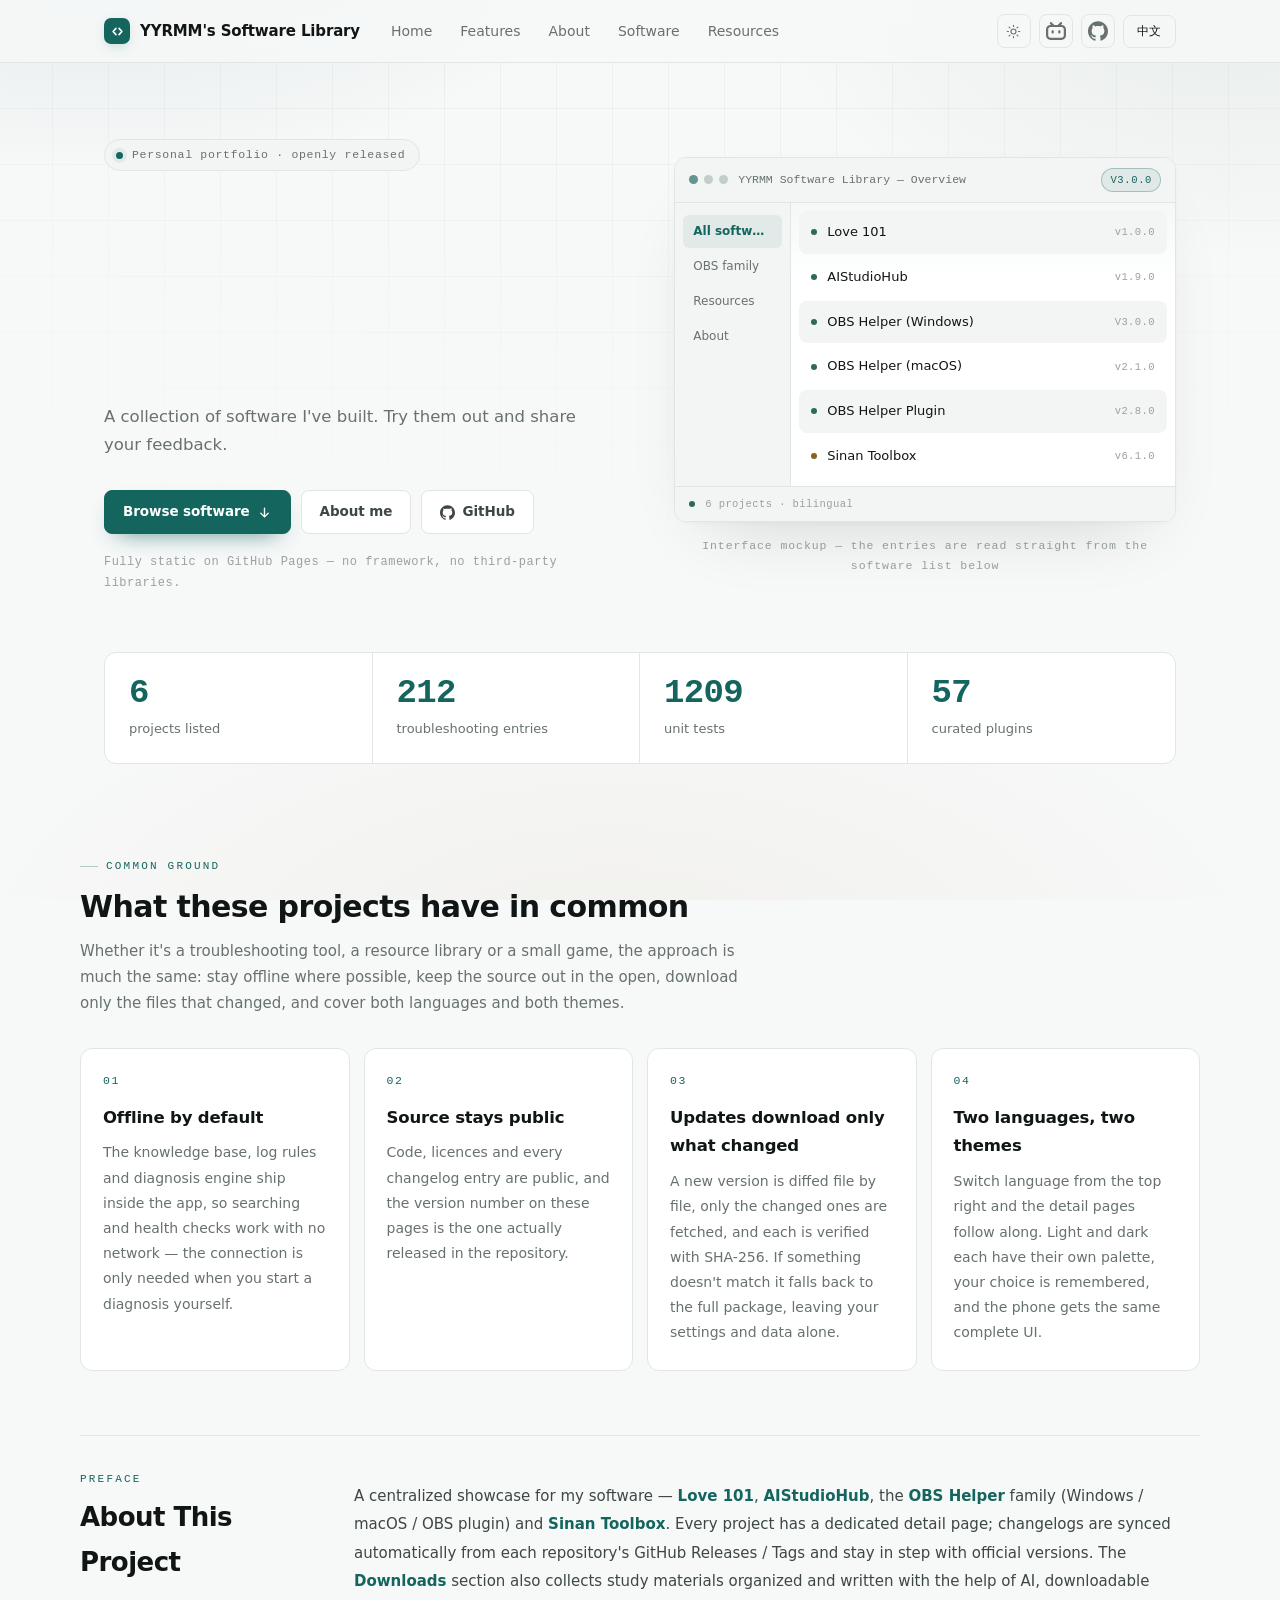
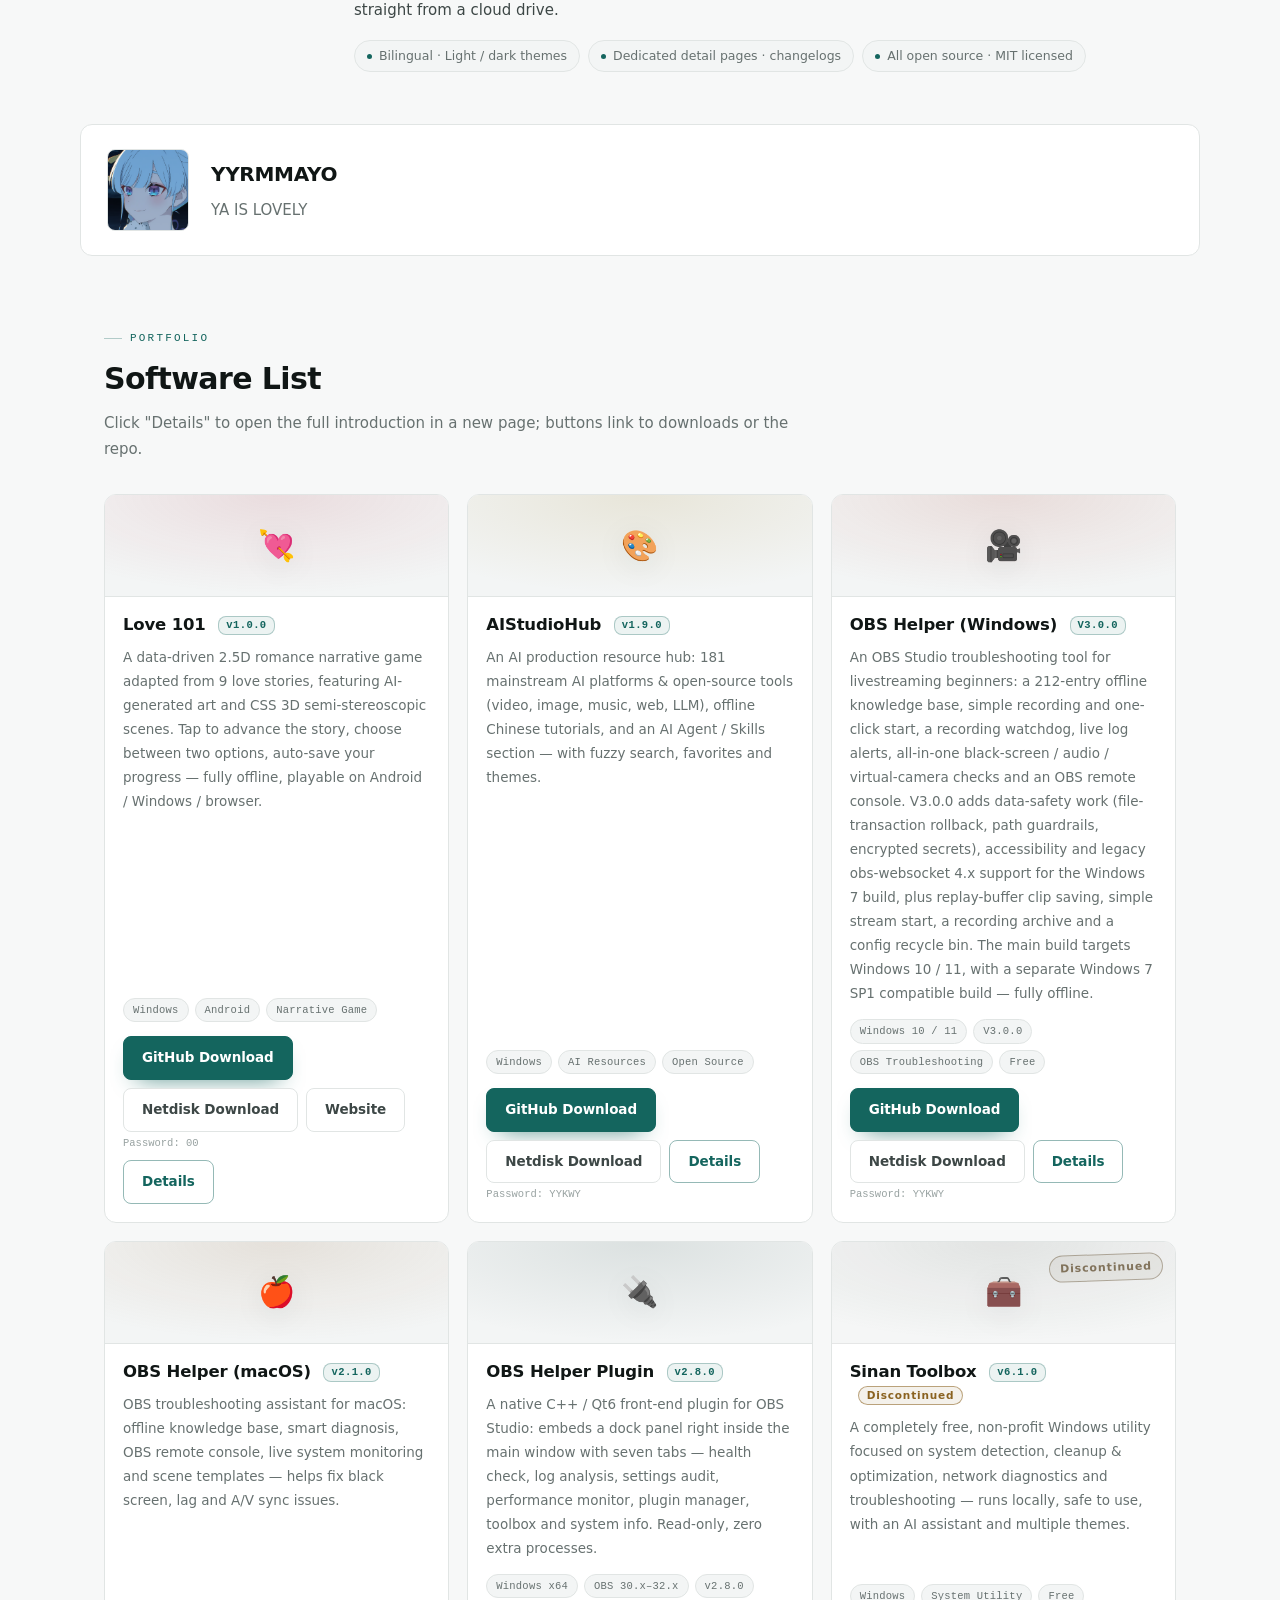
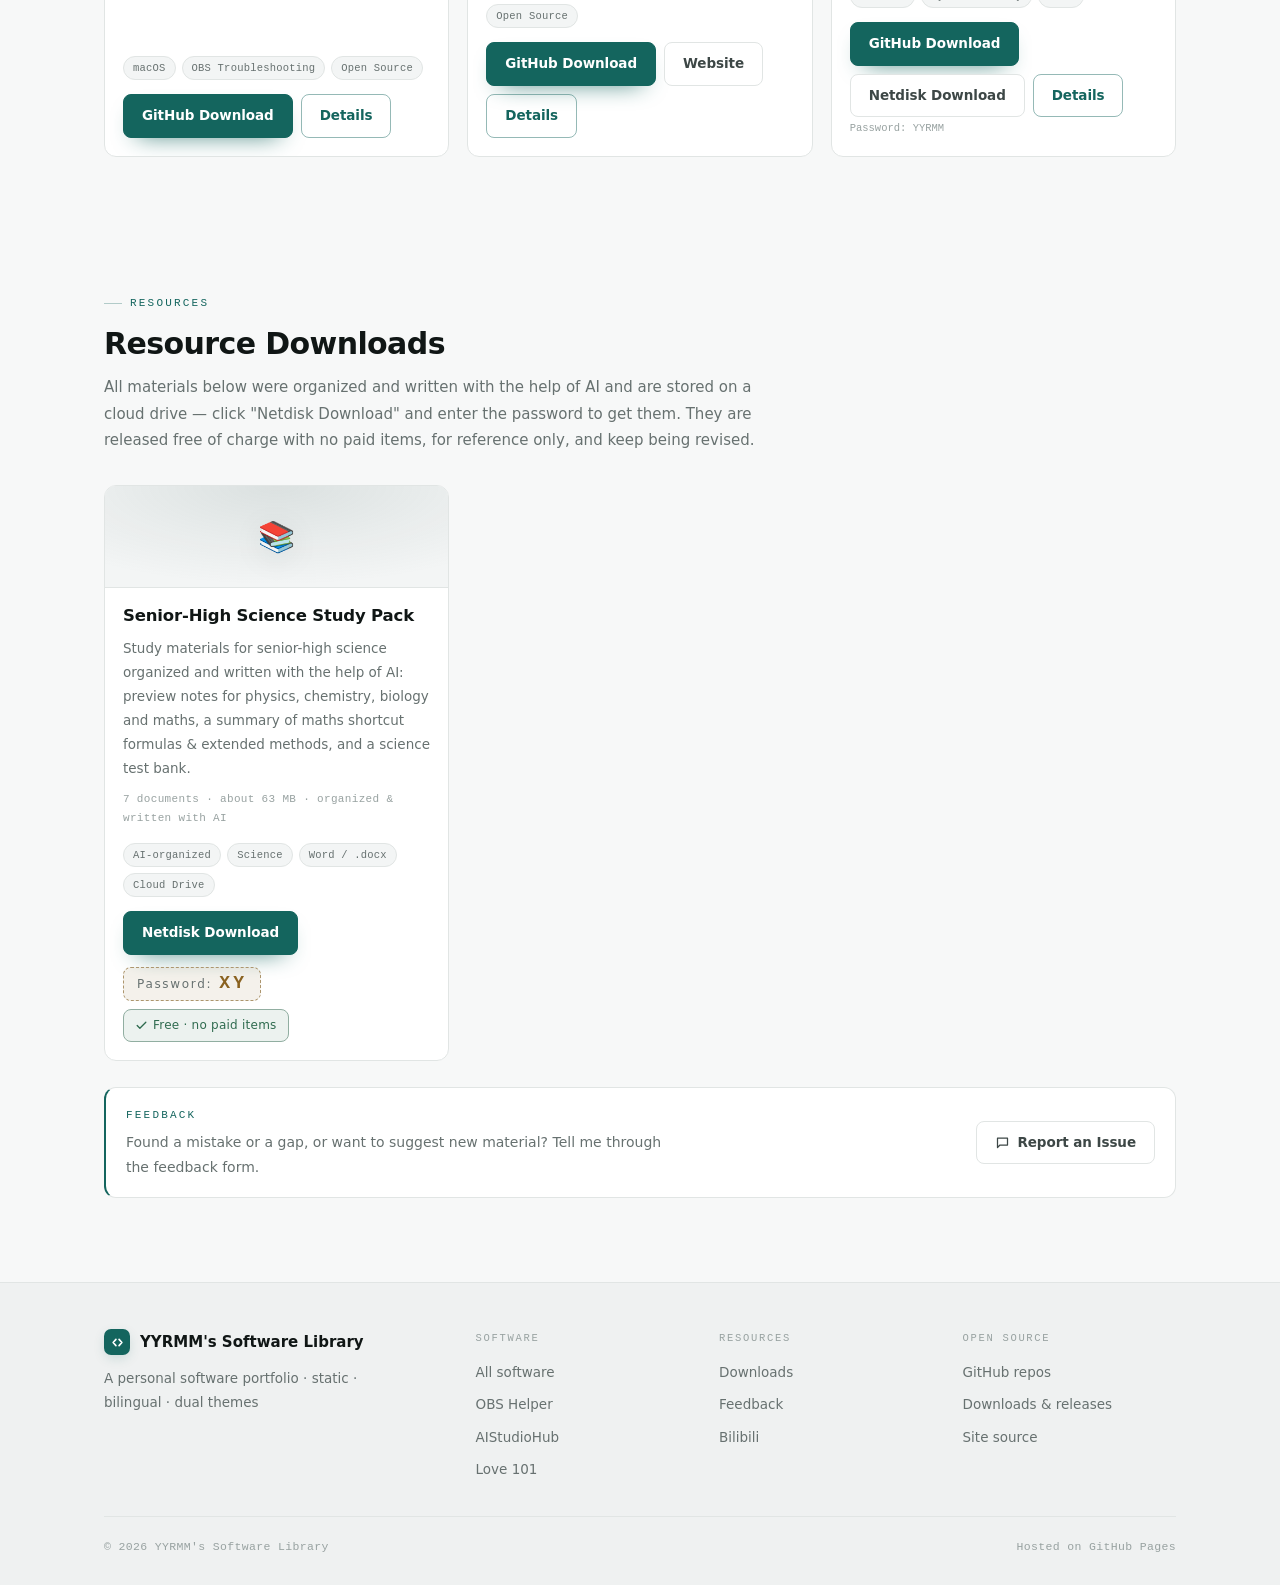
==== commit f78d703a: "sync: 同步 OBS帮助助手 V3.0.0（数据安全 / 无障碍 / Win7 旧协议兼容）并改写系统支持说明 内容同步 - main.js：obs 版本 V2.9.6 → V3.0.0；简介与特" ====
--- a/index.html
+++ b/index.html
@@ -234,9 +234,9 @@
                 <article class="card" data-reveal style="--card-accent:#a63a2b">
                   <div class="card-thumb" data-detail="obs" title="详细介绍"><span class="card-icon">🎥</span></div>
                   <div class="card-body">
-                    <h3 class="card-title" data-detail="obs">OBS帮助助手（Windows） <span class="card-version">V2.9.6</span></h3>
-                    <p class="card-desc">面向直播新手的 OBS Studio 排障工具（V2.9.6 起更名「OBS帮助助手」）：212 条离线知识库、简单录像与一键开录、智能诊断、录制守护与实时日志预警、黑屏/音频/虚拟摄像头三合一深度体检、OBS 远程控制台；界面与随包内容中英双语，纯离线可用。</p>
-                    <div class="card-tags"><span class="tag">Windows</span><span class="tag">V2.9.6</span><span class="tag">OBS 排障</span><span class="tag">免费</span></div>
+                    <h3 class="card-title" data-detail="obs">OBS帮助助手（Windows） <span class="card-version">V3.0.0</span></h3>
+                    <p class="card-desc">面向直播新手的 OBS Studio 排障工具：212 条离线知识库、简单录像与一键开录、录制守护与实时日志预警、黑屏/音频/虚拟摄像头三合一深度体检、OBS 远程控制台。V3.0.0 补上数据安全（文件事务回滚 / 路径护栏 / 机密加密存储）、无障碍适配与 Win7 旧协议兼容，并新增回放缓存存片、简单开播、录制档案与配置回收站。主构建面向 Windows 10 / 11，另有 Windows 7 SP1 兼容构建；纯离线可用。</p>
+                    <div class="card-tags"><span class="tag">Windows 10 / 11</span><span class="tag">V3.0.0</span><span class="tag">OBS 排障</span><span class="tag">免费</span></div>
                     <div class="card-links"><a class="btn btn-primary" href="https://github.com/YYRMMAYO/OBS_Helper" target="_blank" rel="noopener">GitHub 下载</a><span class="netdisk-block"><a class="btn btn-ghost" href="https://wwbpq.lanzouu.com/b01d7578be" target="_blank" rel="noopener">网盘下载</a><span class="netdisk-pwd">密码：YYKWY</span></span><a class="btn btn-show" href="detail/obs.html" target="_blank" rel="noopener">详细介绍</a></div>
                   </div>
                 </article>
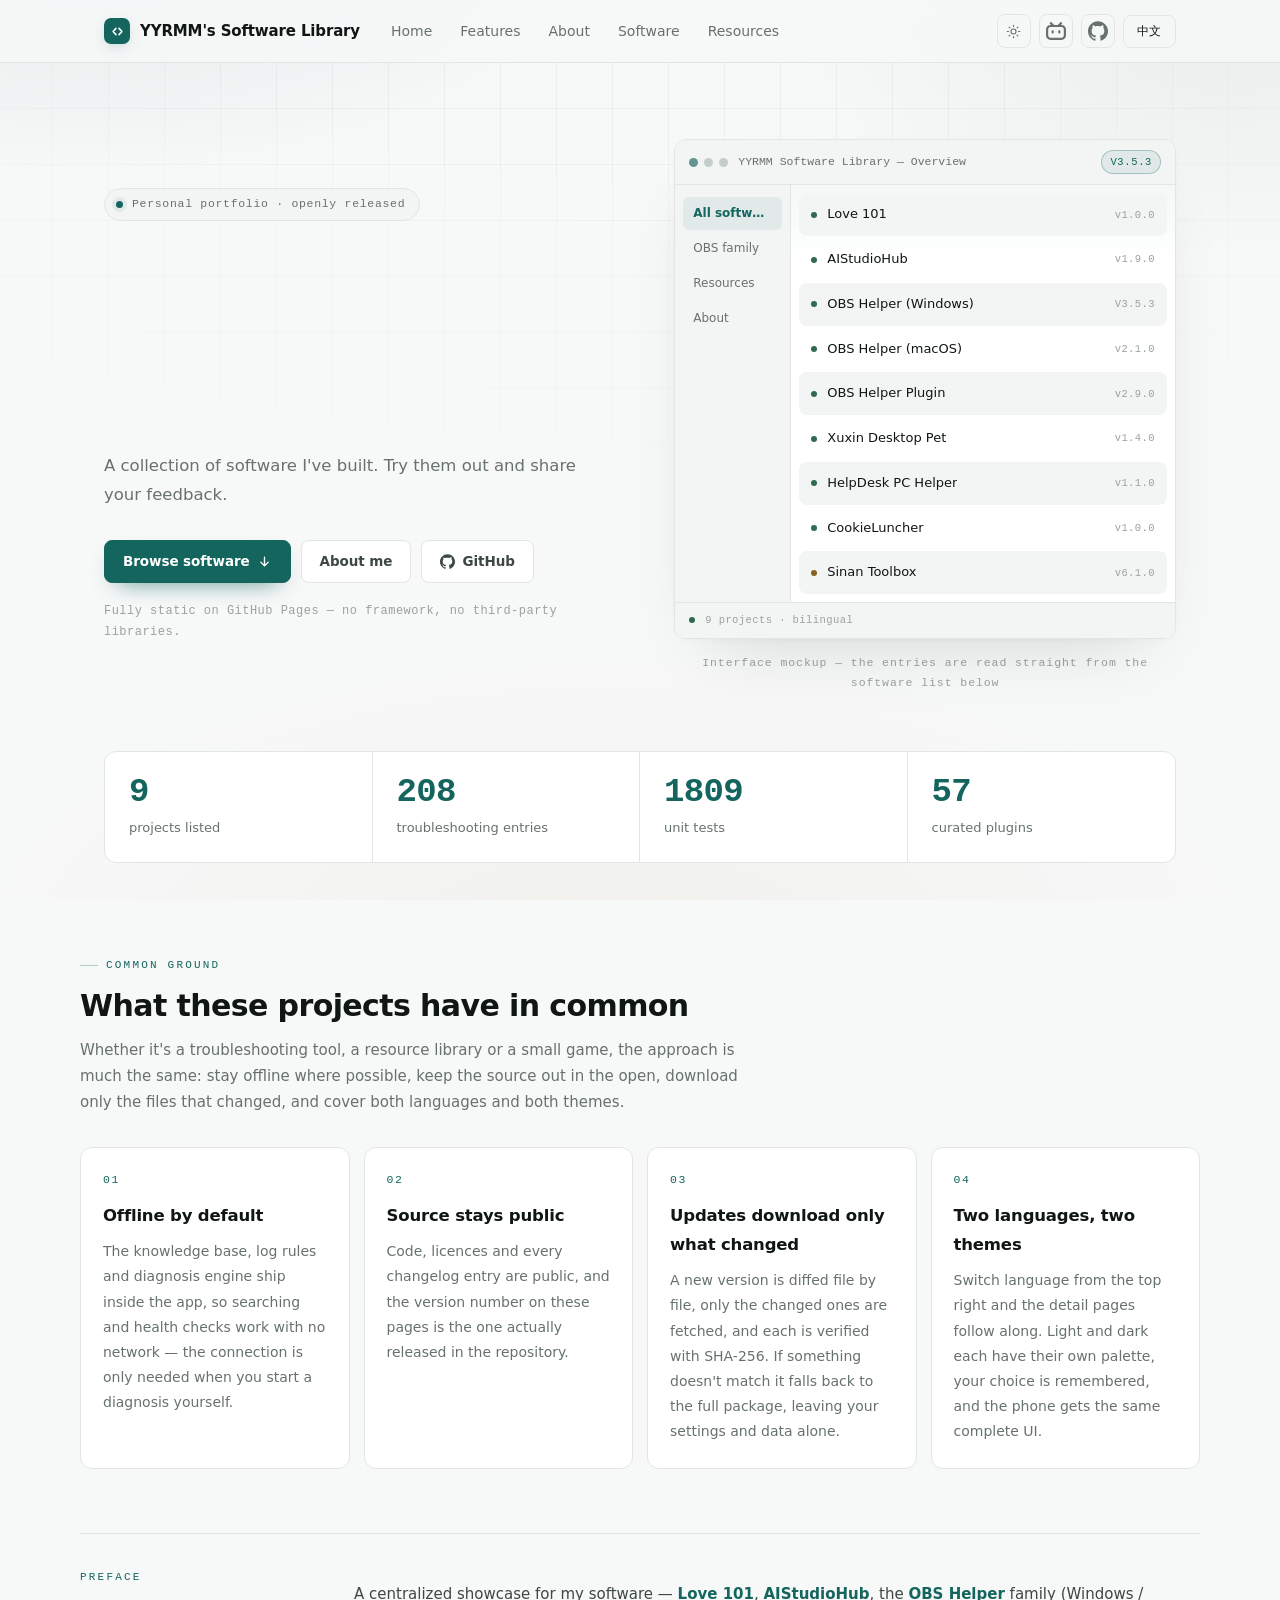
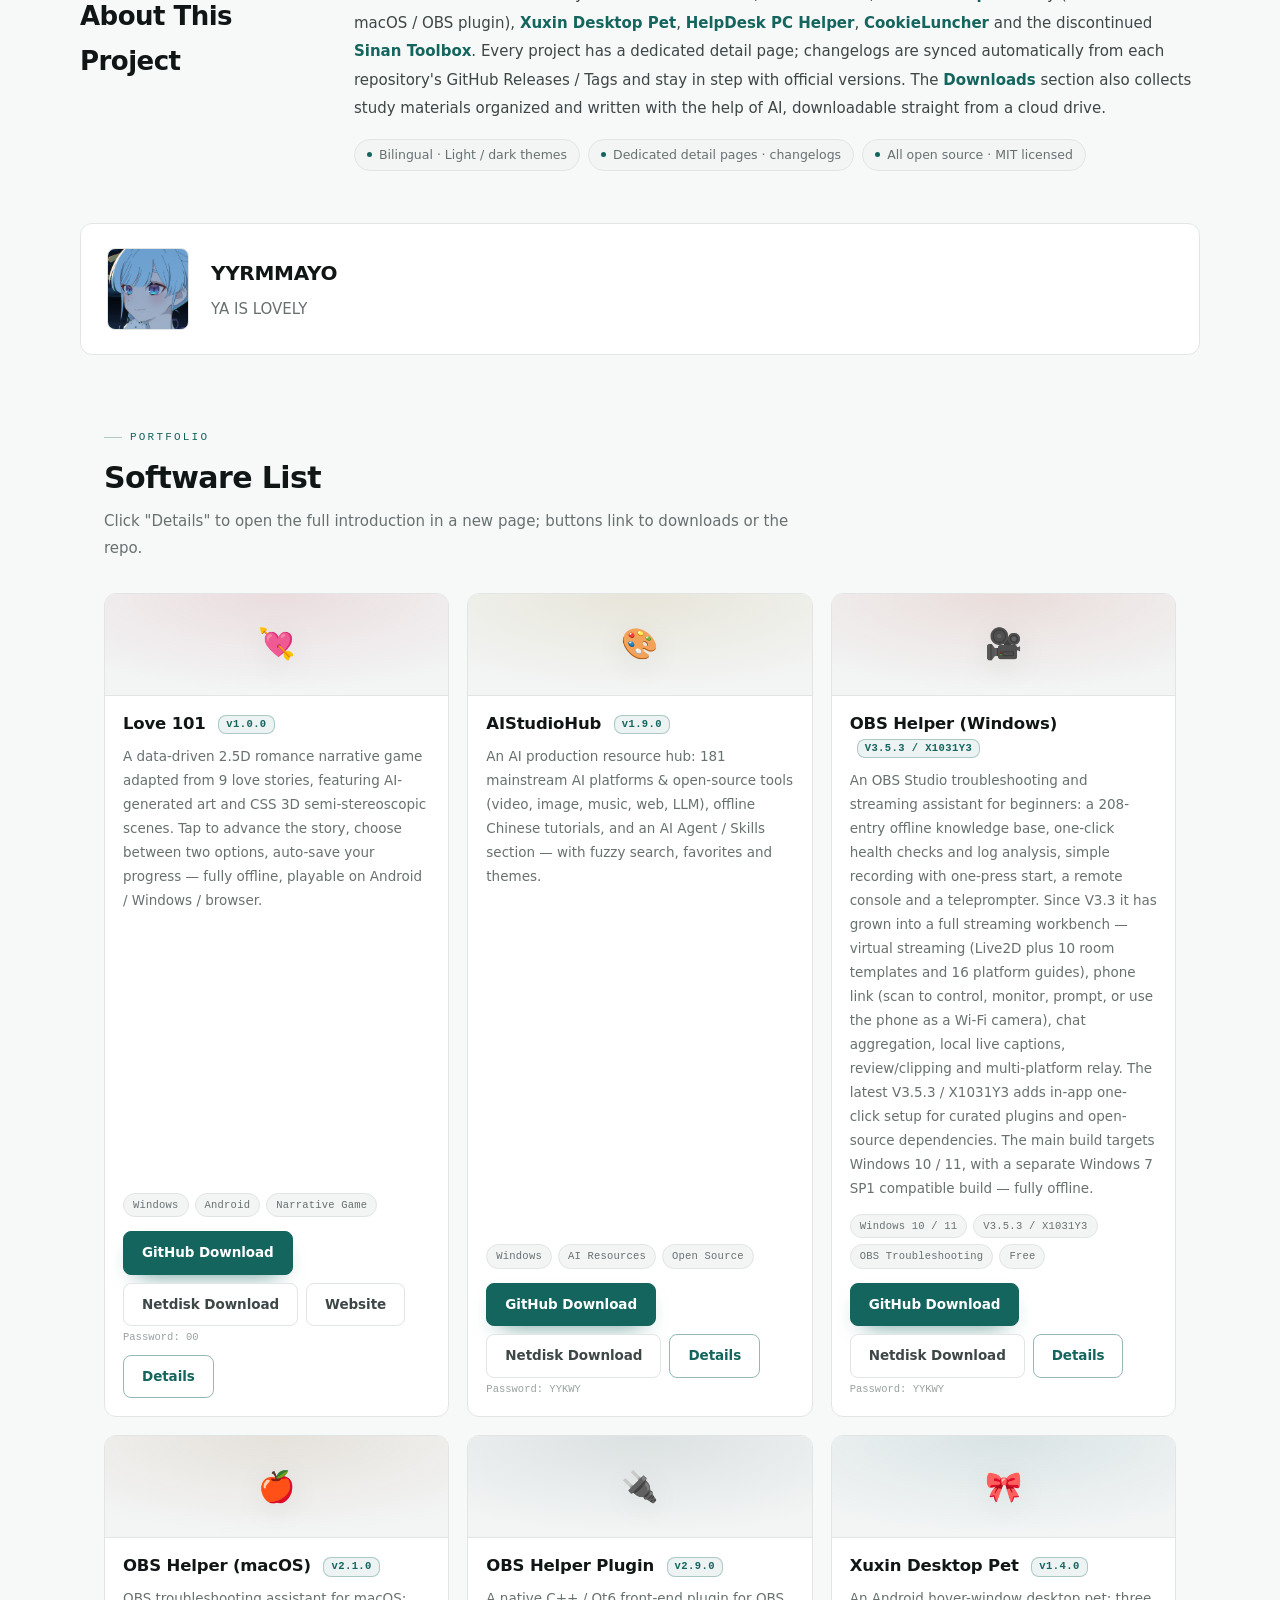
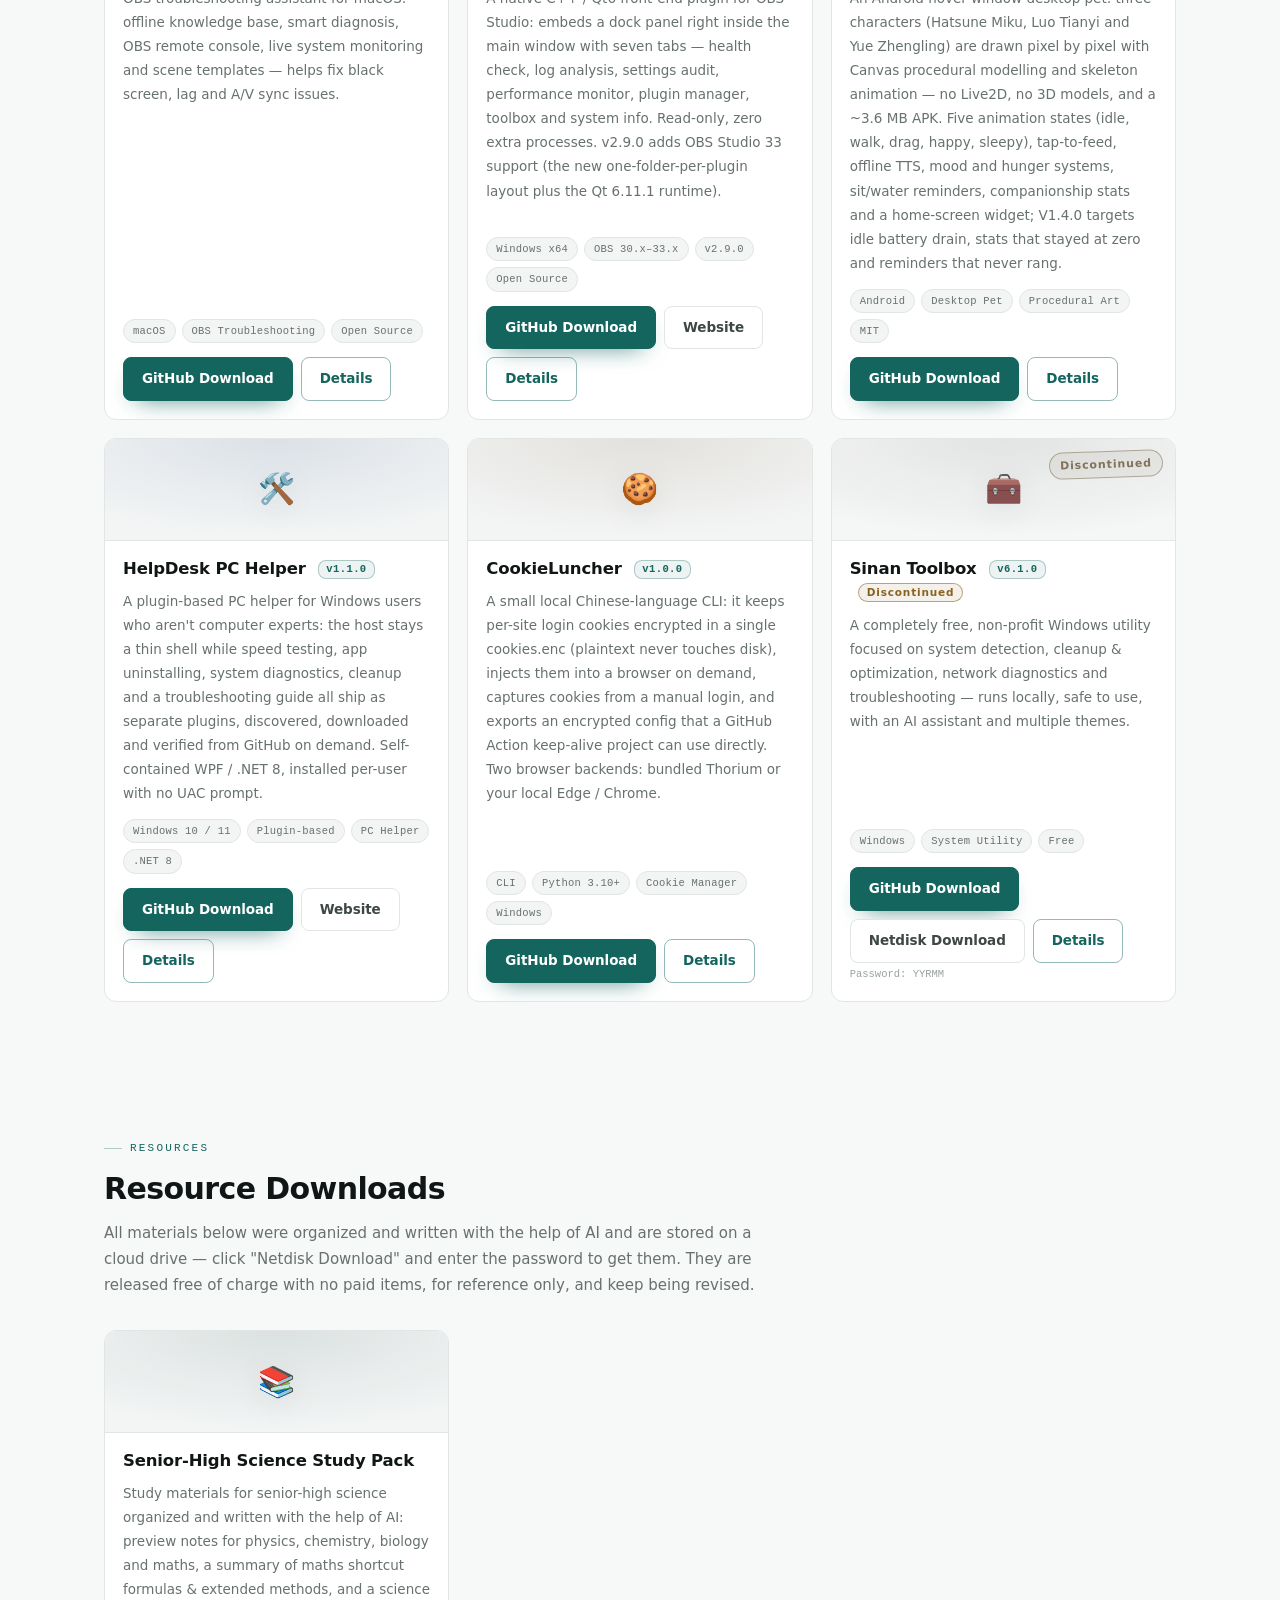
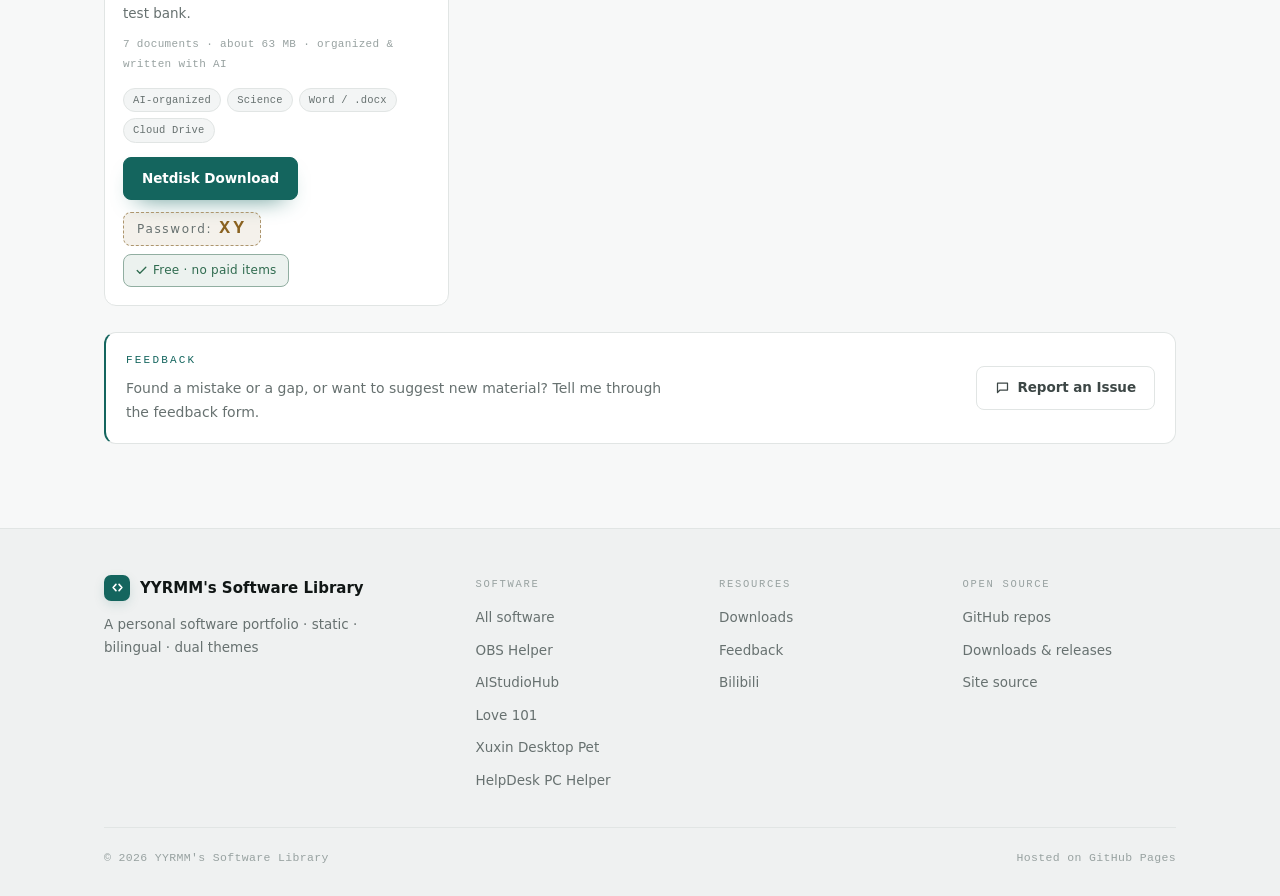
==== commit 79d6b278: "sync: 同步各仓库最新版本（OBS帮助助手 V3.5.3 / X1031Y3 · 插件版 v2.9.0）并新增绪心桌宠 / HelpDesk / CookieLuncher - OBS帮助助手：V" ====
--- a/index.html
+++ b/index.html
@@ -171,12 +171,12 @@
         </div>
         <div class="intro-body">
           <p class="intro-text" data-lang="zh">
-            「YYRMM的软件库」是个人软件作品的集中展示站点，收录<strong>第101种理由</strong>、<strong>AIStudioHub</strong>、OBS 系列三个版本（Windows 版 <strong>OBS帮助助手</strong>、macOS 与 OBS 插件版 <strong>OBS 排障助手</strong>）以及<strong>司南工具箱</strong>等项目。
+            「YYRMM的软件库」是个人软件作品的集中展示站点，收录<strong>第101种理由</strong>、<strong>AIStudioHub</strong>、OBS 系列三个版本（Windows 版 <strong>OBS帮助助手</strong>、macOS 与 OBS 插件版 <strong>OBS 排障助手</strong>）、<strong>绪心桌宠</strong>、<strong>HelpDesk 电脑助手</strong>、<strong>CookieLuncher</strong>，以及已停止开发的<strong>司南工具箱</strong>。
             各软件均配有独立的详细介绍页；「更新记录」由脚本自动同步自对应仓库的 GitHub Releases / Tags，与正式发布版本保持一致。
             「资料下载」板块另收录由 AI 整理与编写的学习资料合集，可通过云盘直接下载。
           </p>
           <p class="intro-text" data-lang="en">
-            A centralized showcase for my software — <strong>Love 101</strong>, <strong>AIStudioHub</strong>, the <strong>OBS Helper</strong> family (Windows / macOS / OBS plugin) and <strong>Sinan Toolbox</strong>.
+            A centralized showcase for my software — <strong>Love 101</strong>, <strong>AIStudioHub</strong>, the <strong>OBS Helper</strong> family (Windows / macOS / OBS plugin), <strong>Xuxin Desktop Pet</strong>, <strong>HelpDesk PC Helper</strong>, <strong>CookieLuncher</strong> and the discontinued <strong>Sinan Toolbox</strong>.
             Every project has a dedicated detail page; changelogs are synced automatically from each repository's GitHub Releases / Tags and stay in step with official versions.
             The <strong>Downloads</strong> section also collects study materials organized and written with the help of AI, downloadable straight from a cloud drive.
           </p>
@@ -234,10 +234,10 @@
                 <article class="card" data-reveal style="--card-accent:#a63a2b">
                   <div class="card-thumb" data-detail="obs" title="详细介绍"><span class="card-icon">🎥</span></div>
                   <div class="card-body">
-                    <h3 class="card-title" data-detail="obs">OBS帮助助手（Windows） <span class="card-version">V3.0.0</span></h3>
-                    <p class="card-desc">面向直播新手的 OBS Studio 排障工具：212 条离线知识库、简单录像与一键开录、录制守护与实时日志预警、黑屏/音频/虚拟摄像头三合一深度体检、OBS 远程控制台。V3.0.0 补上数据安全（文件事务回滚 / 路径护栏 / 机密加密存储）、无障碍适配与 Win7 旧协议兼容，并新增回放缓存存片、简单开播、录制档案与配置回收站。主构建面向 Windows 10 / 11，另有 Windows 7 SP1 兼容构建；纯离线可用。</p>
-                    <div class="card-tags"><span class="tag">Windows 10 / 11</span><span class="tag">V3.0.0</span><span class="tag">OBS 排障</span><span class="tag">免费</span></div>
-                    <div class="card-links"><a class="btn btn-primary" href="https://github.com/YYRMMAYO/OBS_Helper" target="_blank" rel="noopener">GitHub 下载</a><span class="netdisk-block"><a class="btn btn-ghost" href="https://wwbpq.lanzouu.com/b01d7578be" target="_blank" rel="noopener">网盘下载</a><span class="netdisk-pwd">密码：YYKWY</span></span><a class="btn btn-show" href="detail/obs.html" target="_blank" rel="noopener">详细介绍</a></div>
+                    <h3 class="card-title" data-detail="obs">OBS帮助助手（Windows） <span class="card-version">V3.5.3 / X1031Y3</span></h3>
+                    <p class="card-desc">面向直播新手的 OBS Studio 排障与直播助手：208 条离线知识库、一键体检与日志分析、简单录像与一键开录、远程控制台与提词器；V3.3 起又长成一套直播工作台 —— 虚拟直播（Live2D + 10 套直播间模板 + 16 个平台开播引导）、手机联动（扫码遥控 / 监看 / 提词 / 当 Wi-Fi 摄像头）、弹幕聚合、本地实时字幕、复盘切片与多平台转推。最新 V3.5.3 / X1031Y3 把精选插件与开源依赖做成应用内一键配置。主构建面向 Windows 10 / 11，另有 Windows 7 SP1 兼容构建；纯离线可用。</p>
+                    <div class="card-tags"><span class="tag">Windows 10 / 11</span><span class="tag">V3.5.3 / X1031Y3</span><span class="tag">OBS 排障</span><span class="tag">免费</span></div>
+                    <div class="card-links"><a class="btn btn-primary" href="https://github.com/YYRMMAYO/OBS_Helper/releases/latest" target="_blank" rel="noopener">GitHub 下载</a><span class="netdisk-block"><a class="btn btn-ghost" href="https://wwbpq.lanzouu.com/b01d7578be" target="_blank" rel="noopener">网盘下载</a><span class="netdisk-pwd">密码：YYKWY</span></span><a class="btn btn-show" href="detail/obs.html" target="_blank" rel="noopener">详细介绍</a></div>
                   </div>
                 </article>
                 <article class="card" data-reveal style="--card-accent:#8b5a2b">
@@ -252,10 +252,37 @@
                 <article class="card" data-reveal style="--card-accent:#3d5a56">
                   <div class="card-thumb" data-detail="obs-plugin" title="详细介绍"><span class="card-icon">🔌</span></div>
                   <div class="card-body">
-                    <h3 class="card-title" data-detail="obs-plugin">OBS 排障助手 · 插件版 <span class="card-version">v2.8.0</span></h3>
-                    <p class="card-desc">纯原生 C++ / Qt6 的 OBS Studio 前端插件：以停靠面板直接嵌入 OBS 主窗口，七大专栏覆盖体检、日志分析、设置体检、性能监控、插件管理、工具箱与系统信息，全程只读检测、零额外进程。</p>
-                    <div class="card-tags"><span class="tag">Windows x64</span><span class="tag">OBS 30.x–32.x</span><span class="tag">v2.8.0</span><span class="tag">开源</span></div>
+                    <h3 class="card-title" data-detail="obs-plugin">OBS 排障助手 · 插件版 <span class="card-version">v2.9.0</span></h3>
+                    <p class="card-desc">纯原生 C++ / Qt6 的 OBS Studio 前端插件：以停靠面板直接嵌入 OBS 主窗口，七大专栏覆盖体检、日志分析、设置体检、性能监控、插件管理、工具箱与系统信息，全程只读检测、零额外进程。v2.9.0 适配 OBS Studio 33（新的「一插件一目录」插件布局 + Qt 6.11.1 依赖）。</p>
+                    <div class="card-tags"><span class="tag">Windows x64</span><span class="tag">OBS 30.x–33.x</span><span class="tag">v2.9.0</span><span class="tag">开源</span></div>
                     <div class="card-links"><a class="btn btn-primary" href="https://github.com/YYRMMAYO/OBS_Helper_Plugin/releases" target="_blank" rel="noopener">GitHub 下载</a><a class="btn btn-ghost" href="https://github.com/YYRMMAYO/OBS_Helper_Plugin" target="_blank" rel="noopener">主页</a><a class="btn btn-show" href="detail/obs-plugin.html" target="_blank" rel="noopener">详细介绍</a></div>
+                  </div>
+                </article>
+                <article class="card" data-reveal style="--card-accent:#2f6f74">
+                  <div class="card-thumb" data-detail="xuxin" title="详细介绍"><span class="card-icon">🎀</span></div>
+                  <div class="card-body">
+                    <h3 class="card-title" data-detail="xuxin">绪心桌宠 <span class="card-version">v1.4.0</span></h3>
+                    <p class="card-desc">安卓悬浮窗桌宠：初音未来 / 洛天依 / 乐正绫三套角色全部由 Canvas 程序化建模 + 骨骼动画逐像素绘制，不依赖 Live2D 与 3D 模型，APK 约 3.6 MB。待机 / 行走 / 拖拽 / 开心 / 困倦五态动画，点击投喂、离线 TTS 语音、心情与饱食度养成、久坐喝水提醒、陪伴统计与桌面小组件；V1.4.0 专治长时间挂机的耗电、统计恒为 0 与提醒不响。</p>
+                    <div class="card-tags"><span class="tag">Android</span><span class="tag">桌宠</span><span class="tag">程序化建模</span><span class="tag">MIT</span></div>
+                    <div class="card-links"><a class="btn btn-primary" href="https://github.com/YYRMMAYO/xuxin-desktop-pet" target="_blank" rel="noopener">GitHub 下载</a><a class="btn btn-show" href="detail/xuxin.html" target="_blank" rel="noopener">详细介绍</a></div>
+                  </div>
+                </article>
+                <article class="card" data-reveal style="--card-accent:#3f5b8a">
+                  <div class="card-thumb" data-detail="helpdesk" title="详细介绍"><span class="card-icon">🛠️</span></div>
+                  <div class="card-body">
+                    <h3 class="card-title" data-detail="helpdesk">HelpDesk 电脑助手 <span class="card-version">v1.1.0</span></h3>
+                    <p class="card-desc">面向不太懂电脑的 Windows 用户的插件式电脑助手：主程序只保留一套薄外壳，网速检测、软件卸载、系统诊断、系统清理与故障排除指南都做成独立插件，从 GitHub 在线发现、下载、校验后加载，用户需要哪个装哪个。WPF / .NET 8 自包含发布，装到用户目录、全程不弹 UAC。</p>
+                    <div class="card-tags"><span class="tag">Windows 10 / 11</span><span class="tag">插件式</span><span class="tag">电脑助手</span><span class="tag">.NET 8</span></div>
+                    <div class="card-links"><a class="btn btn-primary" href="https://github.com/YYRMMAYO/HelpDesk/releases" target="_blank" rel="noopener">GitHub 下载</a><a class="btn btn-ghost" href="https://github.com/YYRMMAYO/HelpDesk" target="_blank" rel="noopener">主页</a><a class="btn btn-show" href="detail/helpdesk.html" target="_blank" rel="noopener">详细介绍</a></div>
+                  </div>
+                </article>
+                <article class="card" data-reveal style="--card-accent:#7a5b3a">
+                  <div class="card-thumb" data-detail="cookiesluncher" title="详细介绍"><span class="card-icon">🍪</span></div>
+                  <div class="card-body">
+                    <h3 class="card-title" data-detail="cookiesluncher">CookieLuncher · Cookie 启动器 <span class="card-version">v1.0.0</span></h3>
+                    <p class="card-desc">本地运行的中文命令行小工具：把各网站的登录 Cookie 加密保存在本机单个 cookies.enc 里（明文永不落盘），需要时一键注入浏览器打开网站，也可以手动登录后采集 Cookie，并导出成 GitHub Action 保活项目能直接用的密文配置。支持内置 Thorium 与本机 Edge / Chrome 两种浏览器后端。</p>
+                    <div class="card-tags"><span class="tag">命令行</span><span class="tag">Python 3.10+</span><span class="tag">Cookie 管理</span><span class="tag">Windows</span></div>
+                    <div class="card-links"><a class="btn btn-primary" href="https://github.com/YYRMMAYO/CookiesLuncher" target="_blank" rel="noopener">GitHub 下载</a><a class="btn btn-show" href="detail/cookiesluncher.html" target="_blank" rel="noopener">详细介绍</a></div>
                   </div>
                 </article>
                 <article class="card is-discontinued" data-reveal style="--card-accent:#4a6b52">
@@ -328,6 +355,8 @@
               <li><a href="detail/obs.html" data-i18n="footLinkObs">OBS帮助助手</a></li>
               <li><a href="detail/aistudio.html" data-i18n="footLinkAi">AIStudioHub</a></li>
               <li><a href="detail/love101.html" data-i18n="footLinkLove">第101种理由</a></li>
+              <li><a href="detail/xuxin.html" data-i18n="footLinkXuxin">绪心桌宠</a></li>
+              <li><a href="detail/helpdesk.html" data-i18n="footLinkHelp">HelpDesk 电脑助手</a></li>
             </ul>
           </div>
           <div>
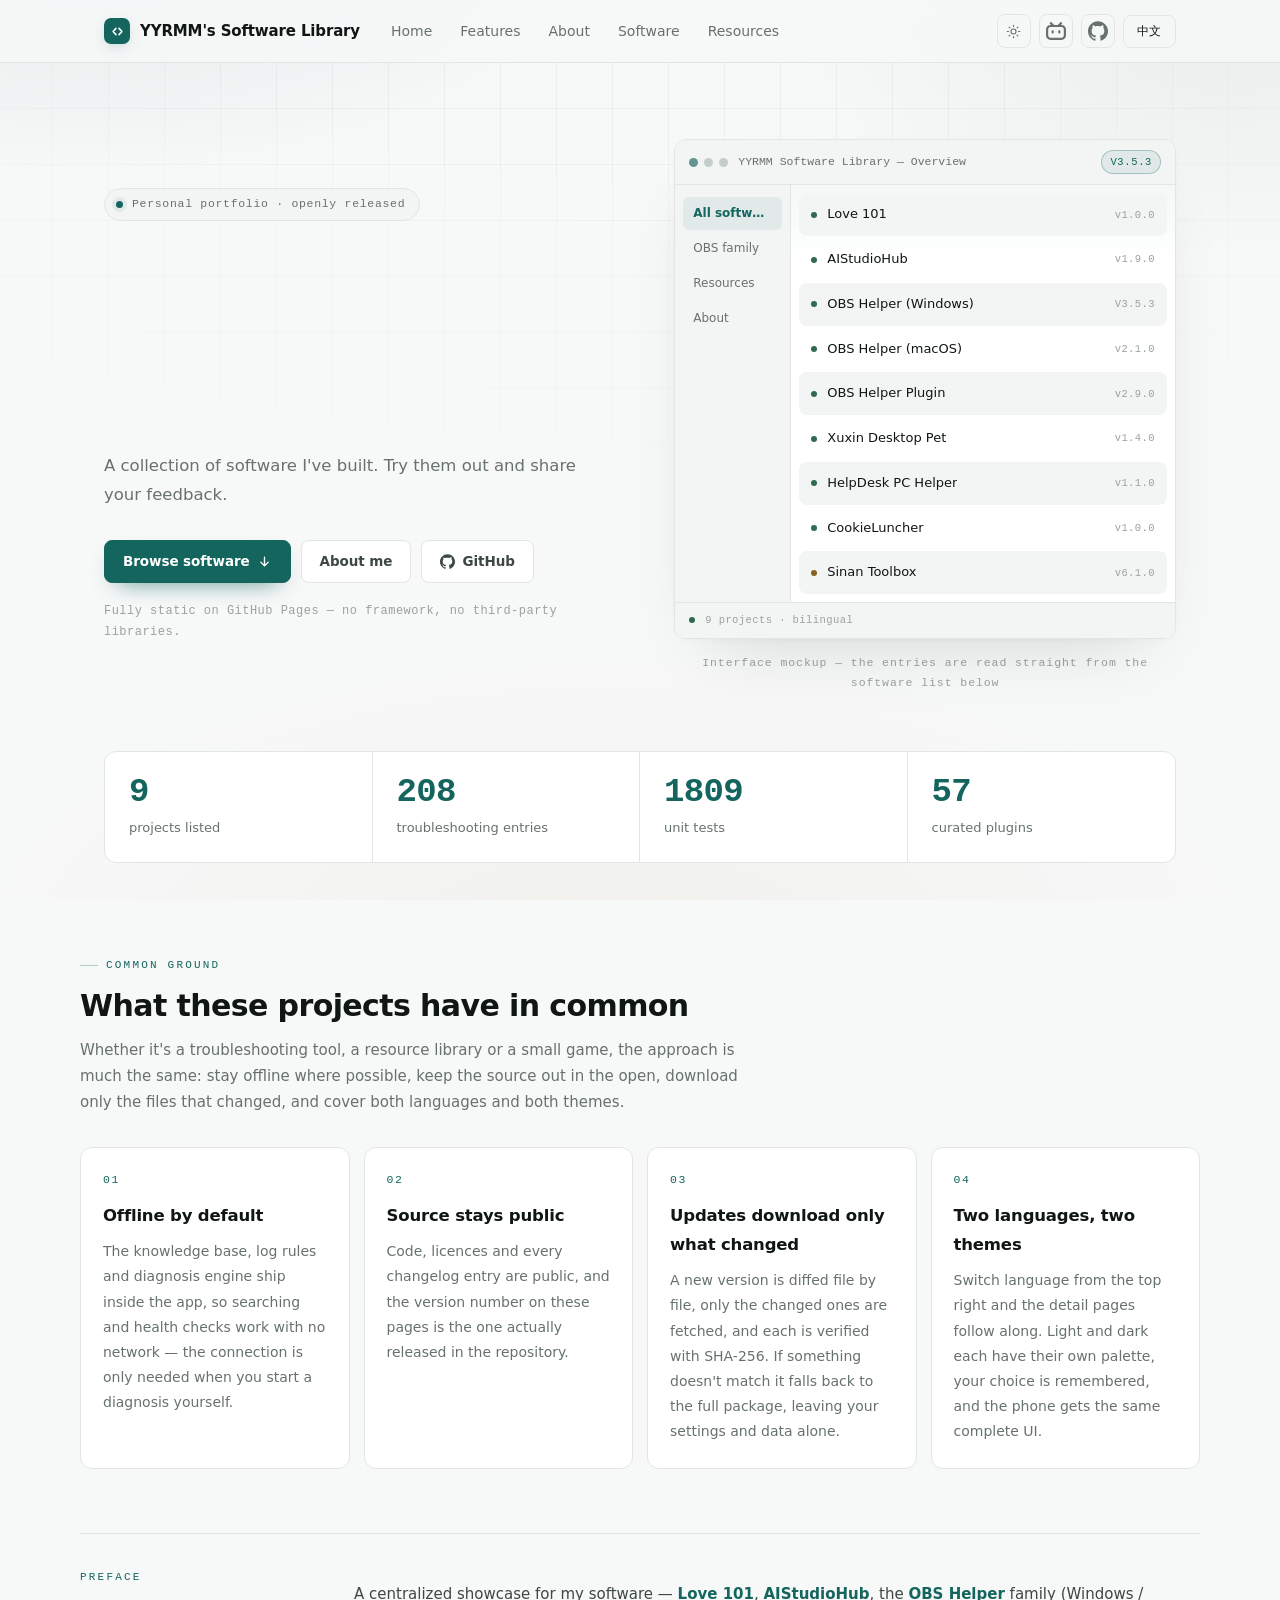
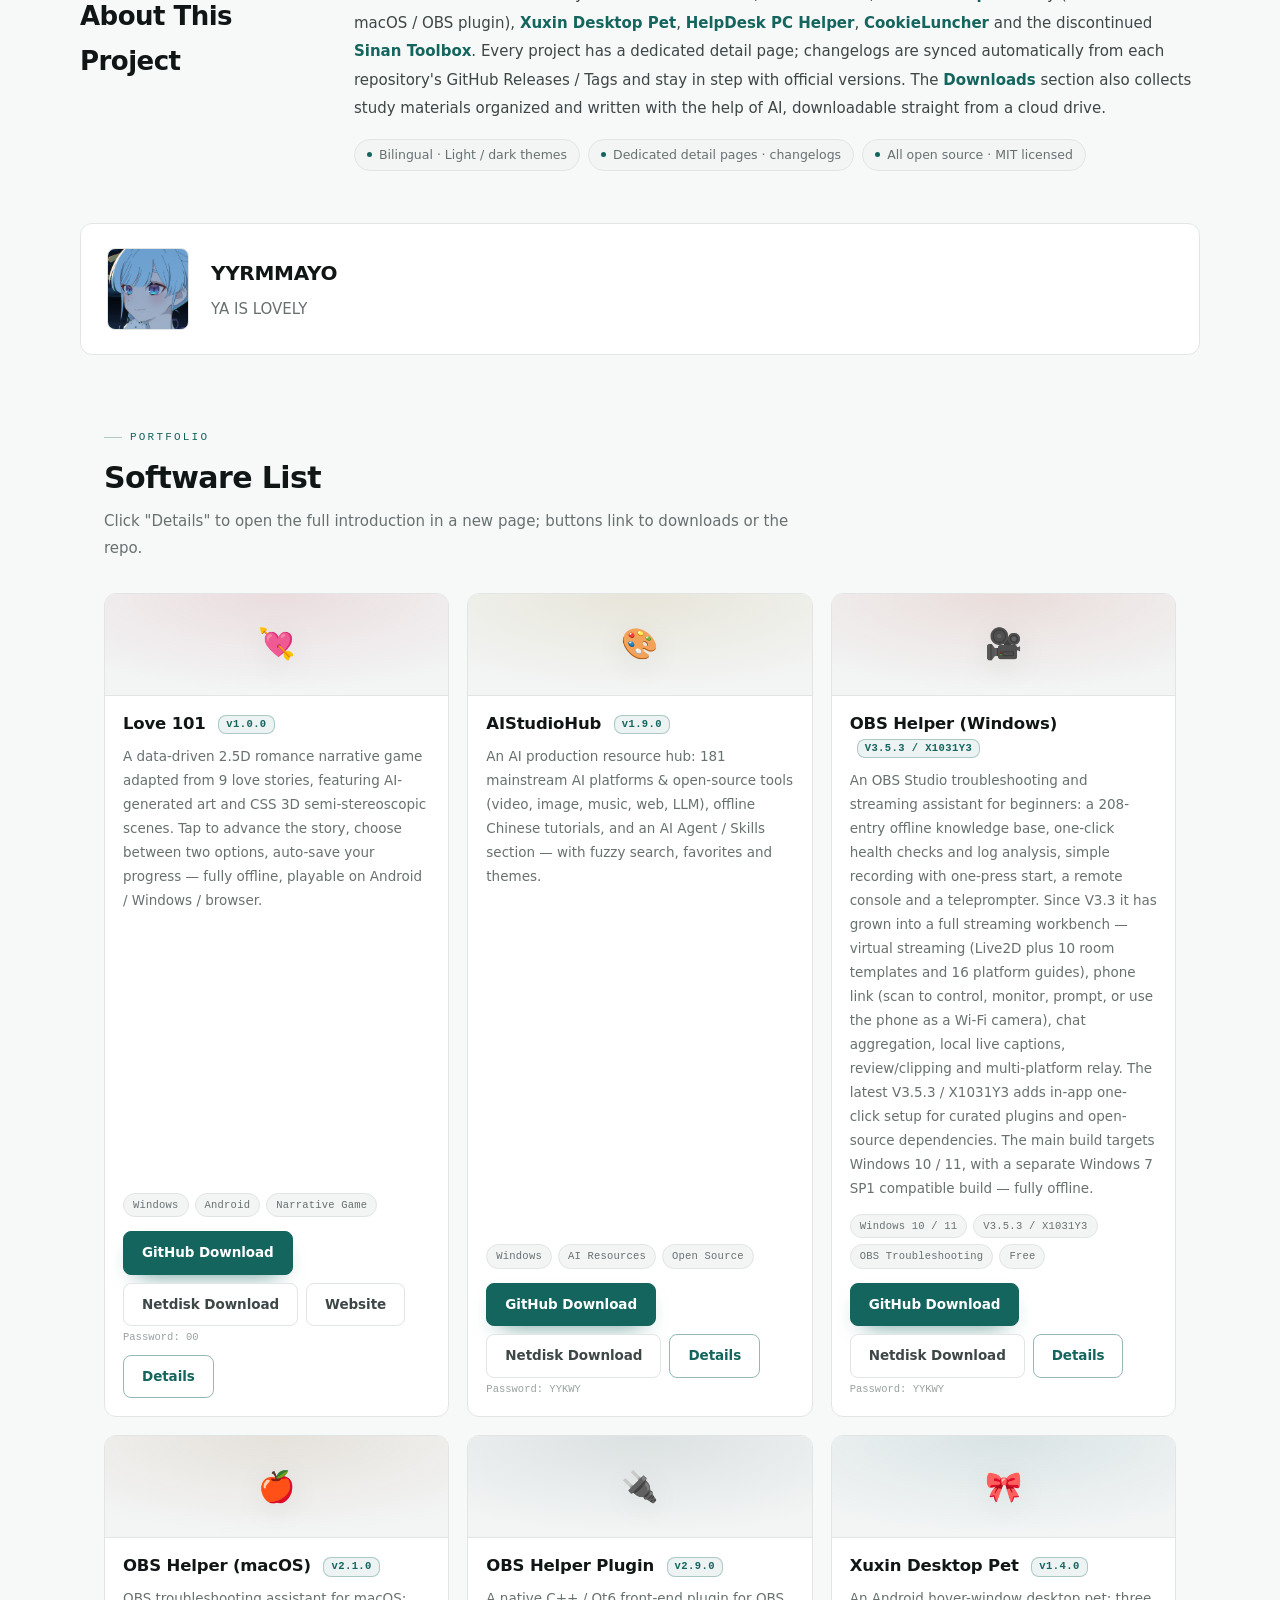
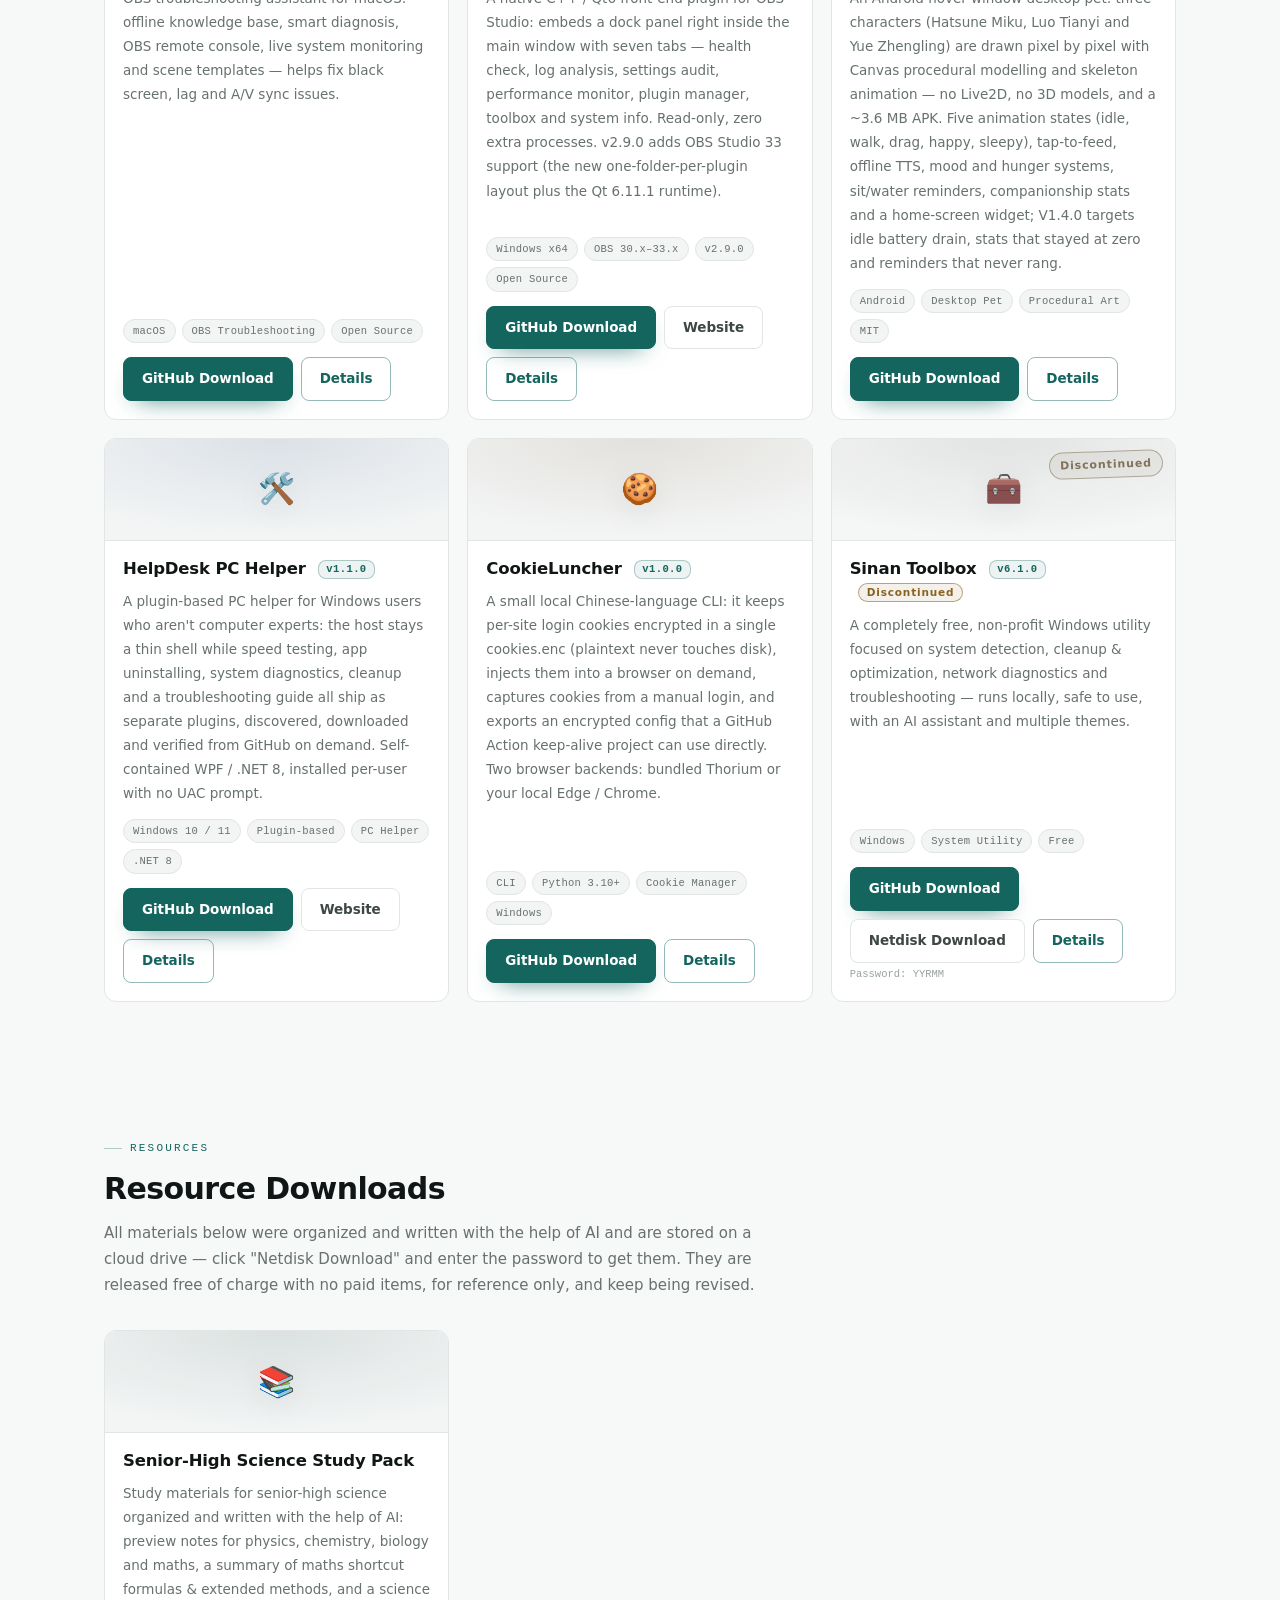
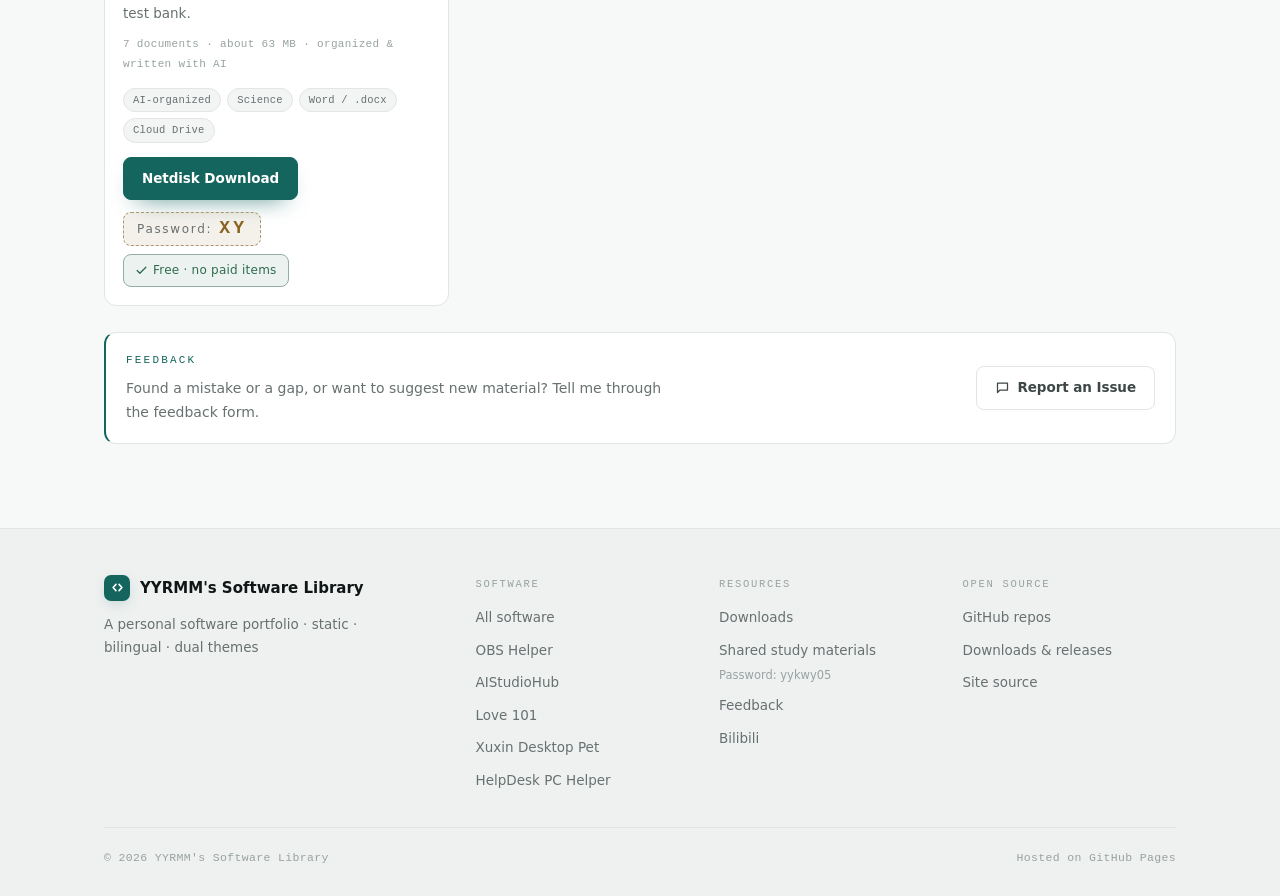
==== commit a791e693: "feat: 页脚「资料」栏加上「学习资料共享」网盘入口 蓝奏云共享文件夹（密码 yykwy05），中英文案与页脚小字样式一并补齐。" ====
--- a/index.html
+++ b/index.html
@@ -51,6 +51,67 @@
     "@type": "Person",
     "name": "YYRMMAYO",
     "url": "https://github.com/YYRMMAYO"
+  },
+  "mainEntity": {
+    "@type": "ItemList",
+    "name": "YYRMM 的软件库 · 收录软件",
+    "numberOfItems": 9,
+    "itemListElement": [
+      {
+        "@type": "ListItem",
+        "position": 1,
+        "name": "第101种理由",
+        "url": "https://yyrmmayo.github.io/detail/love101.html"
+      },
+      {
+        "@type": "ListItem",
+        "position": 2,
+        "name": "AIStudioHub",
+        "url": "https://yyrmmayo.github.io/detail/aistudio.html"
+      },
+      {
+        "@type": "ListItem",
+        "position": 3,
+        "name": "OBS帮助助手（Windows）",
+        "url": "https://yyrmmayo.github.io/detail/obs.html"
+      },
+      {
+        "@type": "ListItem",
+        "position": 4,
+        "name": "OBS 排障助手（macOS）",
+        "url": "https://yyrmmayo.github.io/detail/obs-mac.html"
+      },
+      {
+        "@type": "ListItem",
+        "position": 5,
+        "name": "OBS 排障助手 · 插件版",
+        "url": "https://yyrmmayo.github.io/detail/obs-plugin.html"
+      },
+      {
+        "@type": "ListItem",
+        "position": 6,
+        "name": "绪心桌宠",
+        "url": "https://yyrmmayo.github.io/detail/xuxin.html"
+      },
+      {
+        "@type": "ListItem",
+        "position": 7,
+        "name": "HelpDesk 电脑助手",
+        "url": "https://yyrmmayo.github.io/detail/helpdesk.html"
+      },
+      {
+        "@type": "ListItem",
+        "position": 8,
+        "name": "CookieLuncher · Cookie 启动器",
+        "url": "https://yyrmmayo.github.io/detail/cookiesluncher.html"
+      },
+      {
+        "@type": "ListItem",
+        "position": 9,
+        "name": "司南工具箱",
+        "url": "https://yyrmmayo.github.io/detail/sinan.html"
+      }
+    ]
   }
 }
   </script>
@@ -363,6 +424,10 @@
             <p class="foot-title" data-i18n="footColResources">资料</p>
             <ul class="foot-links">
               <li><a href="#resources" data-i18n="footLinkRes">资料下载</a></li>
+              <li>
+                <a href="https://wwbpq.lanzoum.com/b01d7dqjne" target="_blank" rel="noopener" data-i18n="footLinkShared">学习资料共享</a>
+                <span class="foot-link-note" data-i18n="footLinkSharedPwd">网盘密码：yykwy05</span>
+              </li>
               <li><a href="https://docs.qq.com/form/page/DSWp6cGJHZFVRdE1k" target="_blank" rel="noopener" data-i18n="footLinkFeedback">问题反馈</a></li>
               <li><a href="https://space.bilibili.com/539873580?spm_id_from=333.1007.0.0" target="_blank" rel="noopener" data-i18n="footLinkBili">Bilibili 主页</a></li>
             </ul>
--- a/assets/css/style.css
+++ b/assets/css/style.css
@@ -1201,6 +1201,13 @@
   transition: color 0.2s ease;
 }
 .foot-links a:hover { color: var(--accent); }
+/* 页脚链接的补充小字（如网盘密码） */
+.foot-link-note {
+  display: block;
+  margin-top: 3px;
+  font-size: 11.5px;
+  color: var(--text-faint);
+}
 .foot-bottom {
   margin-top: 34px;
   padding-top: 20px;
